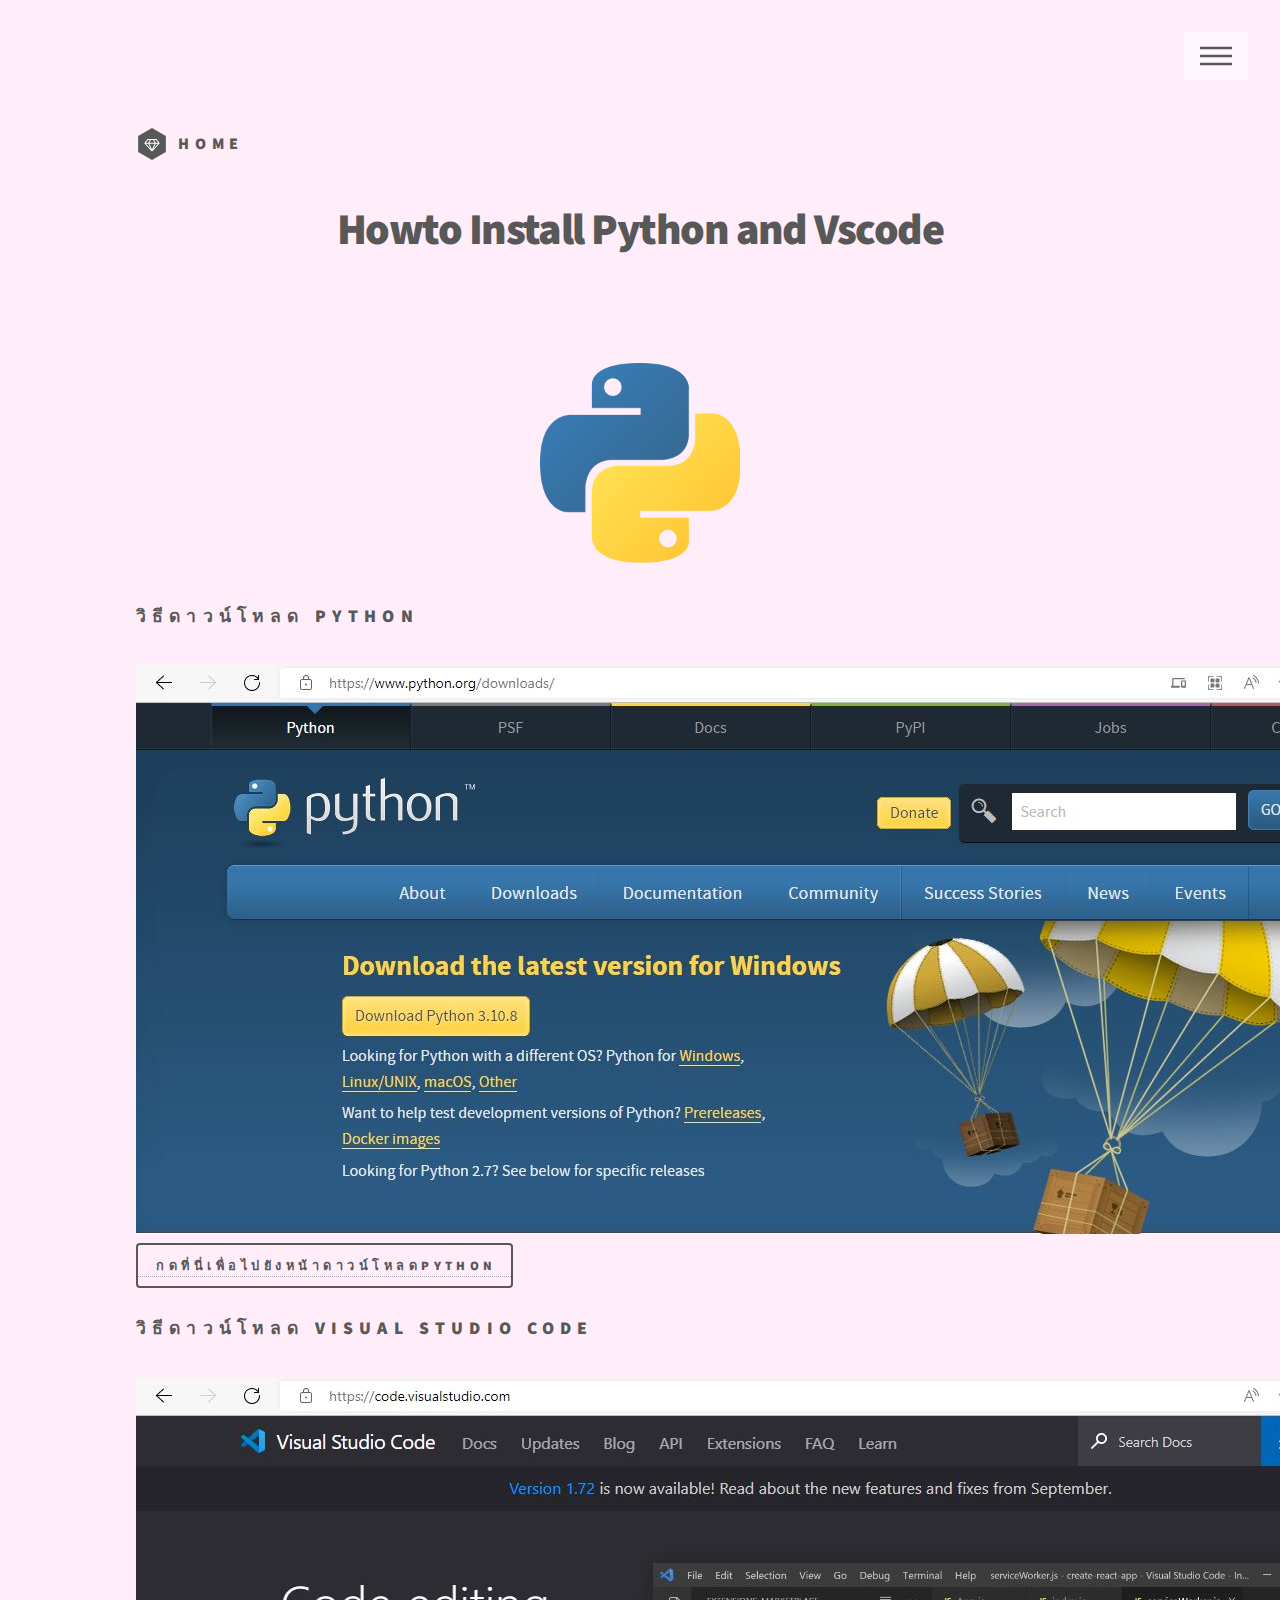
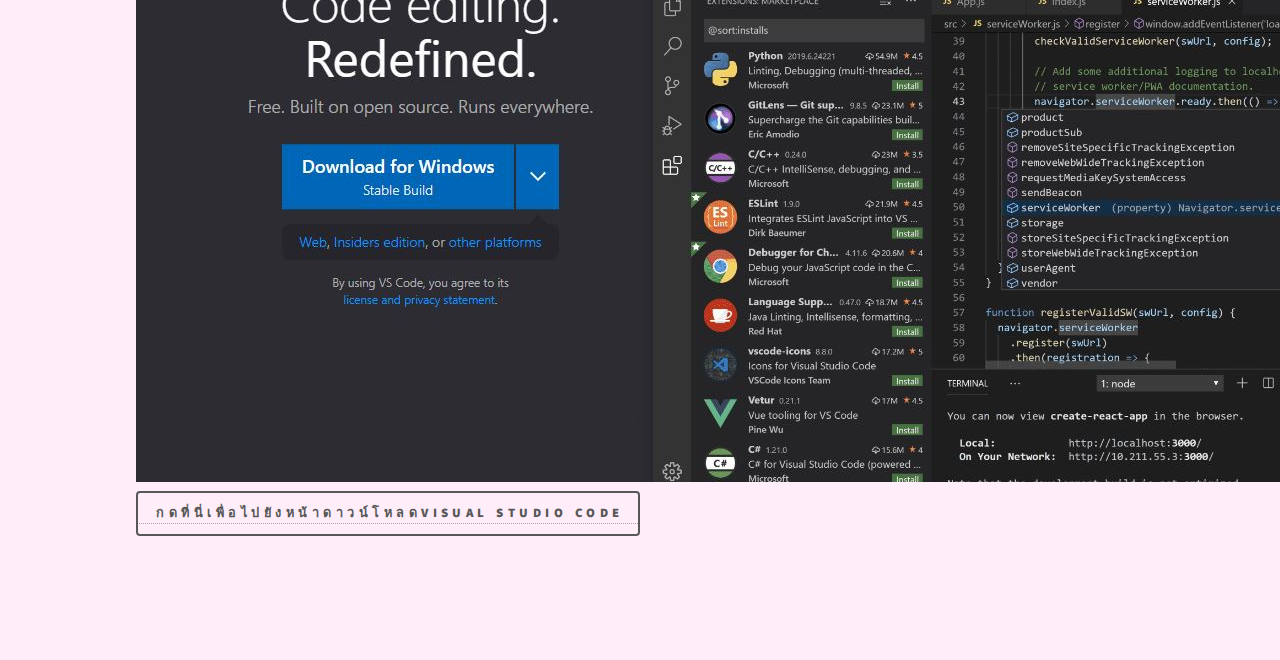
==== downloadpython.html @ 01b55016 "update" ====
<!DOCTYPE HTML>
<!--
	Phantom by HTML5 UP
	html5up.net | @ajlkn
	Free for personal and commercial use under the CCA 3.0 license (html5up.net/license)
-->
<html>
	<head>
		<title>วิธีดาวน์โหลด Python</title>
		<meta charset="utf-8" />
		<meta name="viewport" content="width=device-width, initial-scale=1, user-scalable=no" />
		<link rel="stylesheet" href="assets/css/main.css" />
		<noscript><link rel="stylesheet" href="assets/css/noscript.css" /></noscript>
        <link rel="stylesheet" href="assets/css/bg.css">
	</head>
	<body class="is-preload">
		<!-- Wrapper -->
			<div id="wrapper">

				<!-- Header -->
					<header id="header">
						<div class="inner">

							<!-- Logo -->
								<a href="index.html" class="logo">
									<span class="symbol"><img src="images/logo.svg" alt="" /></span><span class="title">Home</span>
								</a>

							<!-- Nav -->
								<nav>
									<ul>
										<li><a href="#menu">Menu</a></li>
									</ul>
								</nav>

						</div>
					</header>

				<!-- Menu -->
					<nav id="menu">
						<h2>Menu</h2>
						<ul>
							<li><a href="index.html">Home</a></li>
							<li><a href="generic.html">Ipsum veroeros</a></li>
							<li><a href="generic.html">Tempus etiam</a></li>
							<li><a href="generic.html">Consequat dolor</a></li>
							<li><a href="elements.html">Elements</a></li>
						</ul>
					</nav>

				<!-- Main -->
					<div id="main">
						<div class="inner">
							
							

							<!-- Text -->
								<section>
									<h1><center><b>Howto Install Python and Vscode</b></center></h1>
									<p><br><center><img src="images/pngwing.com.png" width="200" height="200" ></center>  </p>
									<h2>วิธีดาวน์โหลด Python</h2>
                                    <img src="images/Capture.JPG" alt="How to Install Python">
									<a href="https://www.python.org/downloads/" ><input type="submit" value="กดที่นี่เพื่อไปยังหน้าดาวน์โหลดPython"></a><br><br>
									<h2>วิธีดาวน์โหลด Visual Studio Code</h2>
                                    <img src="images/Capture2.JPG" alt="How to Install VSCode">
                                    <a href="https://code.visualstudio.com/" ><input type="submit" value="กดที่นี่เพื่อไปยังหน้าดาวน์โหลดVisual Studio Code"></a><br><br>
                                    
                                    


	</body>
</html>
---- assets/css/main.css ----
@import url(fontawesome-all.min.css);
@import url("https://fonts.googleapis.com/css?family=Source+Sans+Pro:300,700,900");

/*
	Phantom by HTML5 UP
	html5up.net | @ajlkn
	Free for personal and commercial use under the CCA 3.0 license (html5up.net/license)
*/

html, body, div, span, applet, object,
iframe, h1, h2, h3, h4, h5, h6, p, blockquote,
pre, a, abbr, acronym, address, big, cite,
code, del, dfn, em, img, ins, kbd, q, s, samp,
small, strike, strong, sub, sup, tt, var, b,
u, i, center, dl, dt, dd, ol, ul, li, fieldset,
form, label, legend, table, caption, tbody,
tfoot, thead, tr, th, td, article, aside,
canvas, details, embed, figure, figcaption,
footer, header, hgroup, menu, nav, output, ruby,
section, summary, time, mark, audio, video {
	margin: 0;
	padding: 0;
	border: 0;
	font-size: 100%;
	font: inherit;
	vertical-align: baseline;}

article, aside, details, figcaption, figure,
footer, header, hgroup, menu, nav, section {
	display: block;}

body {
	line-height: 1;
}

ol, ul {
	list-style: none;
}

blockquote, q {
	quotes: none;
}

	blockquote:before, blockquote:after, q:before, q:after {
		content: '';
		content: none;
	}

table {
	border-collapse: collapse;
	border-spacing: 0;
}

body {
	-webkit-text-size-adjust: none;
}

mark {
	background-color: transparent;
	color: inherit;
}

input::-moz-focus-inner {
	border: 0;
	padding: 0;
}

input, select, textarea {
	-moz-appearance: none;
	-webkit-appearance: none;
	-ms-appearance: none;
	appearance: none;
}

/* Basic */

	@-ms-viewport {
		width: device-width;
	}

	body {
		-ms-overflow-style: scrollbar;
	}

	@media screen and (max-width: 480px) {

		html, body {
			min-width: 320px;
		}

	}

	html {
		box-sizing: border-box;
	}

	*, *:before, *:after {
		box-sizing: inherit;
	}

	body {
		background: #ffffff;
	}

		body.is-preload *, body.is-preload *:before, body.is-preload *:after {
			-moz-animation: none !important;
			-webkit-animation: none !important;
			-ms-animation: none !important;
			animation: none !important;
			-moz-transition: none !important;
			-webkit-transition: none !important;
			-ms-transition: none !important;
			transition: none !important;
		}

/* Type */

	body, input, select, textarea {
		color: #585858;
		font-family: "Source Sans Pro", Helvetica, sans-serif;
		font-size: 16pt;
		font-weight: 300;
		line-height: 1.75;
	}

		@media screen and (max-width: 1680px) {

			body, input, select, textarea {
				font-size: 14pt;
			}

		}

		@media screen and (max-width: 1280px) {

			body, input, select, textarea {
				font-size: 12pt;
			}

		}

	a {
		-moz-transition: border-bottom-color 0.2s ease, color 0.2s ease;
		-webkit-transition: border-bottom-color 0.2s ease, color 0.2s ease;
		-ms-transition: border-bottom-color 0.2s ease, color 0.2s ease;
		transition: border-bottom-color 0.2s ease, color 0.2s ease;
		text-decoration: none;
		color: #585858;
		border-bottom: dotted 1px rgba(88, 88, 88, 0.5);
	}

		a:hover {
			border-bottom-color: transparent;
			color: #f2849e !important;
		}

	strong, b {
		font-weight: 900;
	}

	em, i {
		font-style: italic;
	}

	p {
		margin: 0 0 2em 0;
	}

	h1 {
		font-size: 2.75em;
		font-weight: 700;
		line-height: 1.3;
		margin: 0 0 1em 0;
		letter-spacing: -0.035em;
	}

		h1 a {
			color: inherit;
		}

		@media screen and (max-width: 736px) {

			h1 {
				font-size: 2em;
				margin: 0 0 1em 0;
			}

		}

		@media screen and (max-width: 360px) {

			h1 {
				font-size: 1.75em;
			}

		}

	h2, h3, h4, h5, h6 {
		font-weight: 900;
		line-height: 1.5;
		margin: 0 0 2em 0;
		text-transform: uppercase;
		letter-spacing: 0.35em;
	}

		h2 a, h3 a, h4 a, h5 a, h6 a {
			color: inherit;
		}

	h2 {
		font-size: 1.1em;
	}

	h3 {
		font-size: 1em;
	}

	h4 {
		font-size: 0.8em;
	}

	h5 {
		font-size: 0.8em;
	}

	h6 {
		font-size: 0.8em;
	}

	@media screen and (max-width: 980px) {

		h1 br, h2 br, h3 br, h4 br, h5 br, h6 br {
			display: none;
		}

	}

	@media screen and (max-width: 736px) {

		h2 {
			font-size: 1em;
		}

		h3 {
			font-size: 0.8em;
		}

	}

	sub {
		font-size: 0.8em;
		position: relative;
		top: 0.5em;
	}

	sup {
		font-size: 0.8em;
		position: relative;
		top: -0.5em;
	}

	blockquote {
		border-left: solid 4px #c9c9c9;
		font-style: italic;
		margin: 0 0 2em 0;
		padding: 0.5em 0 0.5em 2em;
	}

	code {
		background: rgba(144, 144, 144, 0.075);
		border-radius: 4px;
		border: solid 1px #c9c9c9;
		font-family: "Courier New", monospace;
		font-size: 0.9em;
		margin: 0 0.25em;
		padding: 0.25em 0.65em;
	}

	pre {
		-webkit-overflow-scrolling: touch;
		font-family: "Courier New", monospace;
		font-size: 0.9em;
		margin: 0 0 2em 0;
	}

		pre code {
			display: block;
			line-height: 1.75;
			padding: 1em 1.5em;
			overflow-x: auto;
		}

	hr {
		border: 0;
		border-bottom: solid 1px #c9c9c9;
		margin: 2em 0;
	}

		hr.major {
			margin: 3em 0;
		}

	.align-left {
		text-align: left;
	}

	.align-center {
		text-align: center;
	}

	.align-right {
		text-align: right;
	}

/* Row */

	.row {
		display: flex;
		flex-wrap: wrap;
		box-sizing: border-box;
		align-items: stretch;
	}

		.row > * {
			box-sizing: border-box;
		}

		.row.gtr-uniform > * > :last-child {
			margin-bottom: 0;
		}

		.row.aln-left {
			justify-content: flex-start;
		}

		.row.aln-center {
			justify-content: center;
		}

		.row.aln-right {
			justify-content: flex-end;
		}

		.row.aln-top {
			align-items: flex-start;
		}

		.row.aln-middle {
			align-items: center;
		}

		.row.aln-bottom {
			align-items: flex-end;
		}

		.row > .imp {
			order: -1;
		}

		.row > .col-1 {
			width: 8.33333%;
		}

		.row > .off-1 {
			margin-left: 8.33333%;
		}

		.row > .col-2 {
			width: 16.66667%;
		}

		.row > .off-2 {
			margin-left: 16.66667%;
		}

		.row > .col-3 {
			width: 25%;
		}

		.row > .off-3 {
			margin-left: 25%;
		}

		.row > .col-4 {
			width: 33.33333%;
		}

		.row > .off-4 {
			margin-left: 33.33333%;
		}

		.row > .col-5 {
			width: 41.66667%;
		}

		.row > .off-5 {
			margin-left: 41.66667%;
		}

		.row > .col-6 {
			width: 50%;
		}

		.row > .off-6 {
			margin-left: 50%;
		}

		.row > .col-7 {
			width: 58.33333%;
		}

		.row > .off-7 {
			margin-left: 58.33333%;
		}

		.row > .col-8 {
			width: 66.66667%;
		}

		.row > .off-8 {
			margin-left: 66.66667%;
		}

		.row > .col-9 {
			width: 75%;
		}

		.row > .off-9 {
			margin-left: 75%;
		}

		.row > .col-10 {
			width: 83.33333%;
		}

		.row > .off-10 {
			margin-left: 83.33333%;
		}

		.row > .col-11 {
			width: 91.66667%;
		}

		.row > .off-11 {
			margin-left: 91.66667%;
		}

		.row > .col-12 {
			width: 100%;
		}

		.row > .off-12 {
			margin-left: 100%;
		}

		.row.gtr-0 {
			margin-top: 0;
			margin-left: 0em;
		}

			.row.gtr-0 > * {
				padding: 0 0 0 0em;
			}

			.row.gtr-0.gtr-uniform {
				margin-top: 0em;
			}

				.row.gtr-0.gtr-uniform > * {
					padding-top: 0em;
				}

		.row.gtr-25 {
			margin-top: 0;
			margin-left: -0.5em;
		}

			.row.gtr-25 > * {
				padding: 0 0 0 0.5em;
			}

			.row.gtr-25.gtr-uniform {
				margin-top: -0.5em;
			}

				.row.gtr-25.gtr-uniform > * {
					padding-top: 0.5em;
				}

		.row.gtr-50 {
			margin-top: 0;
			margin-left: -1em;
		}

			.row.gtr-50 > * {
				padding: 0 0 0 1em;
			}

			.row.gtr-50.gtr-uniform {
				margin-top: -1em;
			}

				.row.gtr-50.gtr-uniform > * {
					padding-top: 1em;
				}

		.row {
			margin-top: 0;
			margin-left: -2em;
		}

			.row > * {
				padding: 0 0 0 2em;
			}

			.row.gtr-uniform {
				margin-top: -2em;
			}

				.row.gtr-uniform > * {
					padding-top: 2em;
				}

		.row.gtr-150 {
			margin-top: 0;
			margin-left: -3em;
		}

			.row.gtr-150 > * {
				padding: 0 0 0 3em;
			}

			.row.gtr-150.gtr-uniform {
				margin-top: -3em;
			}

				.row.gtr-150.gtr-uniform > * {
					padding-top: 3em;
				}

		.row.gtr-200 {
			margin-top: 0;
			margin-left: -4em;
		}

			.row.gtr-200 > * {
				padding: 0 0 0 4em;
			}

			.row.gtr-200.gtr-uniform {
				margin-top: -4em;
			}

				.row.gtr-200.gtr-uniform > * {
					padding-top: 4em;
				}

		@media screen and (max-width: 1680px) {

			.row {
				display: flex;
				flex-wrap: wrap;
				box-sizing: border-box;
				align-items: stretch;
			}

				.row > * {
					box-sizing: border-box;
				}

				.row.gtr-uniform > * > :last-child {
					margin-bottom: 0;
				}

				.row.aln-left {
					justify-content: flex-start;
				}

				.row.aln-center {
					justify-content: center;
				}

				.row.aln-right {
					justify-content: flex-end;
				}

				.row.aln-top {
					align-items: flex-start;
				}

				.row.aln-middle {
					align-items: center;
				}

				.row.aln-bottom {
					align-items: flex-end;
				}

				.row > .imp-xlarge {
					order: -1;
				}

				.row > .col-1-xlarge {
					width: 8.33333%;
				}

				.row > .off-1-xlarge {
					margin-left: 8.33333%;
				}

				.row > .col-2-xlarge {
					width: 16.66667%;
				}

				.row > .off-2-xlarge {
					margin-left: 16.66667%;
				}

				.row > .col-3-xlarge {
					width: 25%;
				}

				.row > .off-3-xlarge {
					margin-left: 25%;
				}

				.row > .col-4-xlarge {
					width: 33.33333%;
				}

				.row > .off-4-xlarge {
					margin-left: 33.33333%;
				}

				.row > .col-5-xlarge {
					width: 41.66667%;
				}

				.row > .off-5-xlarge {
					margin-left: 41.66667%;
				}

				.row > .col-6-xlarge {
					width: 50%;
				}

				.row > .off-6-xlarge {
					margin-left: 50%;
				}

				.row > .col-7-xlarge {
					width: 58.33333%;
				}

				.row > .off-7-xlarge {
					margin-left: 58.33333%;
				}

				.row > .col-8-xlarge {
					width: 66.66667%;
				}

				.row > .off-8-xlarge {
					margin-left: 66.66667%;
				}

				.row > .col-9-xlarge {
					width: 75%;
				}

				.row > .off-9-xlarge {
					margin-left: 75%;
				}

				.row > .col-10-xlarge {
					width: 83.33333%;
				}

				.row > .off-10-xlarge {
					margin-left: 83.33333%;
				}

				.row > .col-11-xlarge {
					width: 91.66667%;
				}

				.row > .off-11-xlarge {
					margin-left: 91.66667%;
				}

				.row > .col-12-xlarge {
					width: 100%;
				}

				.row > .off-12-xlarge {
					margin-left: 100%;
				}

				.row.gtr-0 {
					margin-top: 0;
					margin-left: 0em;
				}

					.row.gtr-0 > * {
						padding: 0 0 0 0em;
					}

					.row.gtr-0.gtr-uniform {
						margin-top: 0em;
					}

						.row.gtr-0.gtr-uniform > * {
							padding-top: 0em;
						}

				.row.gtr-25 {
					margin-top: 0;
					margin-left: -0.5em;
				}

					.row.gtr-25 > * {
						padding: 0 0 0 0.5em;
					}

					.row.gtr-25.gtr-uniform {
						margin-top: -0.5em;
					}

						.row.gtr-25.gtr-uniform > * {
							padding-top: 0.5em;
						}

				.row.gtr-50 {
					margin-top: 0;
					margin-left: -1em;
				}

					.row.gtr-50 > * {
						padding: 0 0 0 1em;
					}

					.row.gtr-50.gtr-uniform {
						margin-top: -1em;
					}

						.row.gtr-50.gtr-uniform > * {
							padding-top: 1em;
						}

				.row {
					margin-top: 0;
					margin-left: -2em;
				}

					.row > * {
						padding: 0 0 0 2em;
					}

					.row.gtr-uniform {
						margin-top: -2em;
					}

						.row.gtr-uniform > * {
							padding-top: 2em;
						}

				.row.gtr-150 {
					margin-top: 0;
					margin-left: -3em;
				}

					.row.gtr-150 > * {
						padding: 0 0 0 3em;
					}

					.row.gtr-150.gtr-uniform {
						margin-top: -3em;
					}

						.row.gtr-150.gtr-uniform > * {
							padding-top: 3em;
						}

				.row.gtr-200 {
					margin-top: 0;
					margin-left: -4em;
				}

					.row.gtr-200 > * {
						padding: 0 0 0 4em;
					}

					.row.gtr-200.gtr-uniform {
						margin-top: -4em;
					}

						.row.gtr-200.gtr-uniform > * {
							padding-top: 4em;
						}

		}

		@media screen and (max-width: 1280px) {

			.row {
				display: flex;
				flex-wrap: wrap;
				box-sizing: border-box;
				align-items: stretch;
			}

				.row > * {
					box-sizing: border-box;
				}

				.row.gtr-uniform > * > :last-child {
					margin-bottom: 0;
				}

				.row.aln-left {
					justify-content: flex-start;
				}

				.row.aln-center {
					justify-content: center;
				}

				.row.aln-right {
					justify-content: flex-end;
				}

				.row.aln-top {
					align-items: flex-start;
				}

				.row.aln-middle {
					align-items: center;
				}

				.row.aln-bottom {
					align-items: flex-end;
				}

				.row > .imp-large {
					order: -1;
				}

				.row > .col-1-large {
					width: 8.33333%;
				}

				.row > .off-1-large {
					margin-left: 8.33333%;
				}

				.row > .col-2-large {
					width: 16.66667%;
				}

				.row > .off-2-large {
					margin-left: 16.66667%;
				}

				.row > .col-3-large {
					width: 25%;
				}

				.row > .off-3-large {
					margin-left: 25%;
				}

				.row > .col-4-large {
					width: 33.33333%;
				}

				.row > .off-4-large {
					margin-left: 33.33333%;
				}

				.row > .col-5-large {
					width: 41.66667%;
				}

				.row > .off-5-large {
					margin-left: 41.66667%;
				}

				.row > .col-6-large {
					width: 50%;
				}

				.row > .off-6-large {
					margin-left: 50%;
				}

				.row > .col-7-large {
					width: 58.33333%;
				}

				.row > .off-7-large {
					margin-left: 58.33333%;
				}

				.row > .col-8-large {
					width: 66.66667%;
				}

				.row > .off-8-large {
					margin-left: 66.66667%;
				}

				.row > .col-9-large {
					width: 75%;
				}

				.row > .off-9-large {
					margin-left: 75%;
				}

				.row > .col-10-large {
					width: 83.33333%;
				}

				.row > .off-10-large {
					margin-left: 83.33333%;
				}

				.row > .col-11-large {
					width: 91.66667%;
				}

				.row > .off-11-large {
					margin-left: 91.66667%;
				}

				.row > .col-12-large {
					width: 100%;
				}

				.row > .off-12-large {
					margin-left: 100%;
				}

				.row.gtr-0 {
					margin-top: 0;
					margin-left: 0em;
				}

					.row.gtr-0 > * {
						padding: 0 0 0 0em;
					}

					.row.gtr-0.gtr-uniform {
						margin-top: 0em;
					}

						.row.gtr-0.gtr-uniform > * {
							padding-top: 0em;
						}

				.row.gtr-25 {
					margin-top: 0;
					margin-left: -0.5em;
				}

					.row.gtr-25 > * {
						padding: 0 0 0 0.5em;
					}

					.row.gtr-25.gtr-uniform {
						margin-top: -0.5em;
					}

						.row.gtr-25.gtr-uniform > * {
							padding-top: 0.5em;
						}

				.row.gtr-50 {
					margin-top: 0;
					margin-left: -1em;
				}

					.row.gtr-50 > * {
						padding: 0 0 0 1em;
					}

					.row.gtr-50.gtr-uniform {
						margin-top: -1em;
					}

						.row.gtr-50.gtr-uniform > * {
							padding-top: 1em;
						}

				.row {
					margin-top: 0;
					margin-left: -2em;
				}

					.row > * {
						padding: 0 0 0 2em;
					}

					.row.gtr-uniform {
						margin-top: -2em;
					}

						.row.gtr-uniform > * {
							padding-top: 2em;
						}

				.row.gtr-150 {
					margin-top: 0;
					margin-left: -3em;
				}

					.row.gtr-150 > * {
						padding: 0 0 0 3em;
					}

					.row.gtr-150.gtr-uniform {
						margin-top: -3em;
					}

						.row.gtr-150.gtr-uniform > * {
							padding-top: 3em;
						}

				.row.gtr-200 {
					margin-top: 0;
					margin-left: -4em;
				}

					.row.gtr-200 > * {
						padding: 0 0 0 4em;
					}

					.row.gtr-200.gtr-uniform {
						margin-top: -4em;
					}

						.row.gtr-200.gtr-uniform > * {
							padding-top: 4em;
						}

		}

		@media screen and (max-width: 980px) {

			.row {
				display: flex;
				flex-wrap: wrap;
				box-sizing: border-box;
				align-items: stretch;
			}

				.row > * {
					box-sizing: border-box;
				}

				.row.gtr-uniform > * > :last-child {
					margin-bottom: 0;
				}

				.row.aln-left {
					justify-content: flex-start;
				}

				.row.aln-center {
					justify-content: center;
				}

				.row.aln-right {
					justify-content: flex-end;
				}

				.row.aln-top {
					align-items: flex-start;
				}

				.row.aln-middle {
					align-items: center;
				}

				.row.aln-bottom {
					align-items: flex-end;
				}

				.row > .imp-medium {
					order: -1;
				}

				.row > .col-1-medium {
					width: 8.33333%;
				}

				.row > .off-1-medium {
					margin-left: 8.33333%;
				}

				.row > .col-2-medium {
					width: 16.66667%;
				}

				.row > .off-2-medium {
					margin-left: 16.66667%;
				}

				.row > .col-3-medium {
					width: 25%;
				}

				.row > .off-3-medium {
					margin-left: 25%;
				}

				.row > .col-4-medium {
					width: 33.33333%;
				}

				.row > .off-4-medium {
					margin-left: 33.33333%;
				}

				.row > .col-5-medium {
					width: 41.66667%;
				}

				.row > .off-5-medium {
					margin-left: 41.66667%;
				}

				.row > .col-6-medium {
					width: 50%;
				}

				.row > .off-6-medium {
					margin-left: 50%;
				}

				.row > .col-7-medium {
					width: 58.33333%;
				}

				.row > .off-7-medium {
					margin-left: 58.33333%;
				}

				.row > .col-8-medium {
					width: 66.66667%;
				}

				.row > .off-8-medium {
					margin-left: 66.66667%;
				}

				.row > .col-9-medium {
					width: 75%;
				}

				.row > .off-9-medium {
					margin-left: 75%;
				}

				.row > .col-10-medium {
					width: 83.33333%;
				}

				.row > .off-10-medium {
					margin-left: 83.33333%;
				}

				.row > .col-11-medium {
					width: 91.66667%;
				}

				.row > .off-11-medium {
					margin-left: 91.66667%;
				}

				.row > .col-12-medium {
					width: 100%;
				}

				.row > .off-12-medium {
					margin-left: 100%;
				}

				.row.gtr-0 {
					margin-top: 0;
					margin-left: 0em;
				}

					.row.gtr-0 > * {
						padding: 0 0 0 0em;
					}

					.row.gtr-0.gtr-uniform {
						margin-top: 0em;
					}

						.row.gtr-0.gtr-uniform > * {
							padding-top: 0em;
						}

				.row.gtr-25 {
					margin-top: 0;
					margin-left: -0.375em;
				}

					.row.gtr-25 > * {
						padding: 0 0 0 0.375em;
					}

					.row.gtr-25.gtr-uniform {
						margin-top: -0.375em;
					}

						.row.gtr-25.gtr-uniform > * {
							padding-top: 0.375em;
						}

				.row.gtr-50 {
					margin-top: 0;
					margin-left: -0.75em;
				}

					.row.gtr-50 > * {
						padding: 0 0 0 0.75em;
					}

					.row.gtr-50.gtr-uniform {
						margin-top: -0.75em;
					}

						.row.gtr-50.gtr-uniform > * {
							padding-top: 0.75em;
						}

				.row {
					margin-top: 0;
					margin-left: -1.5em;
				}

					.row > * {
						padding: 0 0 0 1.5em;
					}

					.row.gtr-uniform {
						margin-top: -1.5em;
					}

						.row.gtr-uniform > * {
							padding-top: 1.5em;
						}

				.row.gtr-150 {
					margin-top: 0;
					margin-left: -2.25em;
				}

					.row.gtr-150 > * {
						padding: 0 0 0 2.25em;
					}

					.row.gtr-150.gtr-uniform {
						margin-top: -2.25em;
					}

						.row.gtr-150.gtr-uniform > * {
							padding-top: 2.25em;
						}

				.row.gtr-200 {
					margin-top: 0;
					margin-left: -3em;
				}

					.row.gtr-200 > * {
						padding: 0 0 0 3em;
					}

					.row.gtr-200.gtr-uniform {
						margin-top: -3em;
					}

						.row.gtr-200.gtr-uniform > * {
							padding-top: 3em;
						}

		}

		@media screen and (max-width: 736px) {

			.row {
				display: flex;
				flex-wrap: wrap;
				box-sizing: border-box;
				align-items: stretch;
			}

				.row > * {
					box-sizing: border-box;
				}

				.row.gtr-uniform > * > :last-child {
					margin-bottom: 0;
				}

				.row.aln-left {
					justify-content: flex-start;
				}

				.row.aln-center {
					justify-content: center;
				}

				.row.aln-right {
					justify-content: flex-end;
				}

				.row.aln-top {
					align-items: flex-start;
				}

				.row.aln-middle {
					align-items: center;
				}

				.row.aln-bottom {
					align-items: flex-end;
				}

				.row > .imp-small {
					order: -1;
				}

				.row > .col-1-small {
					width: 8.33333%;
				}

				.row > .off-1-small {
					margin-left: 8.33333%;
				}

				.row > .col-2-small {
					width: 16.66667%;
				}

				.row > .off-2-small {
					margin-left: 16.66667%;
				}

				.row > .col-3-small {
					width: 25%;
				}

				.row > .off-3-small {
					margin-left: 25%;
				}

				.row > .col-4-small {
					width: 33.33333%;
				}

				.row > .off-4-small {
					margin-left: 33.33333%;
				}

				.row > .col-5-small {
					width: 41.66667%;
				}

				.row > .off-5-small {
					margin-left: 41.66667%;
				}

				.row > .col-6-small {
					width: 50%;
				}

				.row > .off-6-small {
					margin-left: 50%;
				}

				.row > .col-7-small {
					width: 58.33333%;
				}

				.row > .off-7-small {
					margin-left: 58.33333%;
				}

				.row > .col-8-small {
					width: 66.66667%;
				}

				.row > .off-8-small {
					margin-left: 66.66667%;
				}

				.row > .col-9-small {
					width: 75%;
				}

				.row > .off-9-small {
					margin-left: 75%;
				}

				.row > .col-10-small {
					width: 83.33333%;
				}

				.row > .off-10-small {
					margin-left: 83.33333%;
				}

				.row > .col-11-small {
					width: 91.66667%;
				}

				.row > .off-11-small {
					margin-left: 91.66667%;
				}

				.row > .col-12-small {
					width: 100%;
				}

				.row > .off-12-small {
					margin-left: 100%;
				}

				.row.gtr-0 {
					margin-top: 0;
					margin-left: 0em;
				}

					.row.gtr-0 > * {
						padding: 0 0 0 0em;
					}

					.row.gtr-0.gtr-uniform {
						margin-top: 0em;
					}

						.row.gtr-0.gtr-uniform > * {
							padding-top: 0em;
						}

				.row.gtr-25 {
					margin-top: 0;
					margin-left: -0.25em;
				}

					.row.gtr-25 > * {
						padding: 0 0 0 0.25em;
					}

					.row.gtr-25.gtr-uniform {
						margin-top: -0.25em;
					}

						.row.gtr-25.gtr-uniform > * {
							padding-top: 0.25em;
						}

				.row.gtr-50 {
					margin-top: 0;
					margin-left: -0.5em;
				}

					.row.gtr-50 > * {
						padding: 0 0 0 0.5em;
					}

					.row.gtr-50.gtr-uniform {
						margin-top: -0.5em;
					}

						.row.gtr-50.gtr-uniform > * {
							padding-top: 0.5em;
						}

				.row {
					margin-top: 0;
					margin-left: -1em;
				}

					.row > * {
						padding: 0 0 0 1em;
					}

					.row.gtr-uniform {
						margin-top: -1em;
					}

						.row.gtr-uniform > * {
							padding-top: 1em;
						}

				.row.gtr-150 {
					margin-top: 0;
					margin-left: -1.5em;
				}

					.row.gtr-150 > * {
						padding: 0 0 0 1.5em;
					}

					.row.gtr-150.gtr-uniform {
						margin-top: -1.5em;
					}

						.row.gtr-150.gtr-uniform > * {
							padding-top: 1.5em;
						}

				.row.gtr-200 {
					margin-top: 0;
					margin-left: -2em;
				}

					.row.gtr-200 > * {
						padding: 0 0 0 2em;
					}

					.row.gtr-200.gtr-uniform {
						margin-top: -2em;
					}

						.row.gtr-200.gtr-uniform > * {
							padding-top: 2em;
						}

		}

		@media screen and (max-width: 480px) {

			.row {
				display: flex;
				flex-wrap: wrap;
				box-sizing: border-box;
				align-items: stretch;
			}

				.row > * {
					box-sizing: border-box;
				}

				.row.gtr-uniform > * > :last-child {
					margin-bottom: 0;
				}

				.row.aln-left {
					justify-content: flex-start;
				}

				.row.aln-center {
					justify-content: center;
				}

				.row.aln-right {
					justify-content: flex-end;
				}

				.row.aln-top {
					align-items: flex-start;
				}

				.row.aln-middle {
					align-items: center;
				}

				.row.aln-bottom {
					align-items: flex-end;
				}

				.row > .imp-xsmall {
					order: -1;
				}

				.row > .col-1-xsmall {
					width: 8.33333%;
				}

				.row > .off-1-xsmall {
					margin-left: 8.33333%;
				}

				.row > .col-2-xsmall {
					width: 16.66667%;
				}

				.row > .off-2-xsmall {
					margin-left: 16.66667%;
				}

				.row > .col-3-xsmall {
					width: 25%;
				}

				.row > .off-3-xsmall {
					margin-left: 25%;
				}

				.row > .col-4-xsmall {
					width: 33.33333%;
				}

				.row > .off-4-xsmall {
					margin-left: 33.33333%;
				}

				.row > .col-5-xsmall {
					width: 41.66667%;
				}

				.row > .off-5-xsmall {
					margin-left: 41.66667%;
				}

				.row > .col-6-xsmall {
					width: 50%;
				}

				.row > .off-6-xsmall {
					margin-left: 50%;
				}

				.row > .col-7-xsmall {
					width: 58.33333%;
				}

				.row > .off-7-xsmall {
					margin-left: 58.33333%;
				}

				.row > .col-8-xsmall {
					width: 66.66667%;
				}

				.row > .off-8-xsmall {
					margin-left: 66.66667%;
				}

				.row > .col-9-xsmall {
					width: 75%;
				}

				.row > .off-9-xsmall {
					margin-left: 75%;
				}

				.row > .col-10-xsmall {
					width: 83.33333%;
				}

				.row > .off-10-xsmall {
					margin-left: 83.33333%;
				}

				.row > .col-11-xsmall {
					width: 91.66667%;
				}

				.row > .off-11-xsmall {
					margin-left: 91.66667%;
				}

				.row > .col-12-xsmall {
					width: 100%;
				}

				.row > .off-12-xsmall {
					margin-left: 100%;
				}

				.row.gtr-0 {
					margin-top: 0;
					margin-left: 0em;
				}

					.row.gtr-0 > * {
						padding: 0 0 0 0em;
					}

					.row.gtr-0.gtr-uniform {
						margin-top: 0em;
					}

						.row.gtr-0.gtr-uniform > * {
							padding-top: 0em;
						}

				.row.gtr-25 {
					margin-top: 0;
					margin-left: -0.25em;
				}

					.row.gtr-25 > * {
						padding: 0 0 0 0.25em;
					}

					.row.gtr-25.gtr-uniform {
						margin-top: -0.25em;
					}

						.row.gtr-25.gtr-uniform > * {
							padding-top: 0.25em;
						}

				.row.gtr-50 {
					margin-top: 0;
					margin-left: -0.5em;
				}

					.row.gtr-50 > * {
						padding: 0 0 0 0.5em;
					}

					.row.gtr-50.gtr-uniform {
						margin-top: -0.5em;
					}

						.row.gtr-50.gtr-uniform > * {
							padding-top: 0.5em;
						}

				.row {
					margin-top: 0;
					margin-left: -1em;
				}

					.row > * {
						padding: 0 0 0 1em;
					}

					.row.gtr-uniform {
						margin-top: -1em;
					}

						.row.gtr-uniform > * {
							padding-top: 1em;
						}

				.row.gtr-150 {
					margin-top: 0;
					margin-left: -1.5em;
				}

					.row.gtr-150 > * {
						padding: 0 0 0 1.5em;
					}

					.row.gtr-150.gtr-uniform {
						margin-top: -1.5em;
					}

						.row.gtr-150.gtr-uniform > * {
							padding-top: 1.5em;
						}

				.row.gtr-200 {
					margin-top: 0;
					margin-left: -2em;
				}

					.row.gtr-200 > * {
						padding: 0 0 0 2em;
					}

					.row.gtr-200.gtr-uniform {
						margin-top: -2em;
					}

						.row.gtr-200.gtr-uniform > * {
							padding-top: 2em;
						}

		}

/* Section/Article */

	section.special, article.special {
		text-align: center;
	}

	header p {
		margin-top: -1em;
	}

	@media screen and (max-width: 736px) {

		header p {
			margin-top: 0;
		}

	}

/* Icon */

	.icon {
		text-decoration: none;
		border-bottom: none;
		position: relative;
	}

		.icon:before {
			-moz-osx-font-smoothing: grayscale;
			-webkit-font-smoothing: antialiased;
			display: inline-block;
			font-style: normal;
			font-variant: normal;
			text-rendering: auto;
			line-height: 1;
			text-transform: none !important;
			font-family: 'Font Awesome 5 Free';
			font-weight: 400;
		}

		.icon > .label {
			display: none;
		}

		.icon:before {
			line-height: inherit;
		}

		.icon.solid:before {
			font-weight: 900;
		}

		.icon.brands:before {
			font-family: 'Font Awesome 5 Brands';
		}

		.icon.style2 {
			-moz-transition: background-color 0.2s ease-in-out, color 0.2s ease-in-out, border-color 0.2s ease-in-out;
			-webkit-transition: background-color 0.2s ease-in-out, color 0.2s ease-in-out, border-color 0.2s ease-in-out;
			-ms-transition: background-color 0.2s ease-in-out, color 0.2s ease-in-out, border-color 0.2s ease-in-out;
			transition: background-color 0.2s ease-in-out, color 0.2s ease-in-out, border-color 0.2s ease-in-out;
			background-color: transparent;
			border: solid 1px #c9c9c9;
			border-radius: 4px;
			width: 2.65em;
			height: 2.65em;
			display: inline-block;
			text-align: center;
			line-height: 2.65em;
			color: inherit;
		}

			.icon.style2:before {
				font-size: 1.1em;
			}

			.icon.style2:hover {
				color: #f2849e;
				border-color: #f2849e;
			}

			.icon.style2:active {
				background-color: rgba(242, 132, 158, 0.1);
			}

/* List */

	ol {
		list-style: decimal;
		margin: 0 0 2em 0;
		padding-left: 1.25em;
	}

		ol li {
			padding-left: 0.25em;
		}

	ul {
		list-style: disc;
		margin: 0 0 2em 0;
		padding-left: 1em;
	}

		ul li {
			padding-left: 0.5em;
		}

		ul.alt {
			list-style: none;
			padding-left: 0;
		}

			ul.alt li {
				border-top: solid 1px #c9c9c9;
				padding: 0.5em 0;
			}

				ul.alt li:first-child {
					border-top: 0;
					padding-top: 0;
				}

	dl {
		margin: 0 0 2em 0;
	}

		dl dt {
			display: block;
			font-weight: 900;
			margin: 0 0 1em 0;
		}

		dl dd {
			margin-left: 2em;
		}

/* Actions */

	ul.actions {
		display: -moz-flex;
		display: -webkit-flex;
		display: -ms-flex;
		display: flex;
		cursor: default;
		list-style: none;
		margin-left: -1em;
		padding-left: 0;
	}

		ul.actions li {
			padding: 0 0 0 1em;
			vertical-align: middle;
		}

		ul.actions.special {
			-moz-justify-content: center;
			-webkit-justify-content: center;
			-ms-justify-content: center;
			justify-content: center;
			width: 100%;
			margin-left: 0;
		}

			ul.actions.special li:first-child {
				padding-left: 0;
			}

		ul.actions.stacked {
			-moz-flex-direction: column;
			-webkit-flex-direction: column;
			-ms-flex-direction: column;
			flex-direction: column;
			margin-left: 0;
		}

			ul.actions.stacked li {
				padding: 1.3em 0 0 0;
			}

				ul.actions.stacked li:first-child {
					padding-top: 0;
				}

		ul.actions.fit {
			width: calc(100% + 1em);
		}

			ul.actions.fit li {
				-moz-flex-grow: 1;
				-webkit-flex-grow: 1;
				-ms-flex-grow: 1;
				flex-grow: 1;
				-moz-flex-shrink: 1;
				-webkit-flex-shrink: 1;
				-ms-flex-shrink: 1;
				flex-shrink: 1;
				width: 100%;
			}

				ul.actions.fit li > * {
					width: 100%;
				}

			ul.actions.fit.stacked {
				width: 100%;
			}

		@media screen and (max-width: 480px) {

			ul.actions:not(.fixed) {
				-moz-flex-direction: column;
				-webkit-flex-direction: column;
				-ms-flex-direction: column;
				flex-direction: column;
				margin-left: 0;
				width: 100% !important;
			}

				ul.actions:not(.fixed) li {
					-moz-flex-grow: 1;
					-webkit-flex-grow: 1;
					-ms-flex-grow: 1;
					flex-grow: 1;
					-moz-flex-shrink: 1;
					-webkit-flex-shrink: 1;
					-ms-flex-shrink: 1;
					flex-shrink: 1;
					padding: 1em 0 0 0;
					text-align: center;
					width: 100%;
				}

					ul.actions:not(.fixed) li > * {
						width: 100%;
					}

					ul.actions:not(.fixed) li:first-child {
						padding-top: 0;
					}

					ul.actions:not(.fixed) li input[type="submit"],
					ul.actions:not(.fixed) li input[type="reset"],
					ul.actions:not(.fixed) li input[type="button"],
					ul.actions:not(.fixed) li button,
					ul.actions:not(.fixed) li .button {
						width: 100%;
					}

						ul.actions:not(.fixed) li input[type="submit"].icon:before,
						ul.actions:not(.fixed) li input[type="reset"].icon:before,
						ul.actions:not(.fixed) li input[type="button"].icon:before,
						ul.actions:not(.fixed) li button.icon:before,
						ul.actions:not(.fixed) li .button.icon:before {
							margin-left: -0.5rem;
						}

		}

/* Icons */

	ul.icons {
		cursor: default;
		list-style: none;
		padding-left: 0;
		margin: -1em 0 2em -1em;
	}

		ul.icons li {
			display: inline-block;
			padding: 1em 0 0 1em;
		}

/* Form */

	form {
		margin: 0 0 2em 0;
		overflow-x: hidden;
	}

		form > :last-child {
			margin-bottom: 0;
		}

		form > .fields {
			display: -moz-flex;
			display: -webkit-flex;
			display: -ms-flex;
			display: flex;
			-moz-flex-wrap: wrap;
			-webkit-flex-wrap: wrap;
			-ms-flex-wrap: wrap;
			flex-wrap: wrap;
			width: calc(100% + 3em);
			margin: -1.5em 0 2em -1.5em;
		}

			form > .fields > .field {
				-moz-flex-grow: 0;
				-webkit-flex-grow: 0;
				-ms-flex-grow: 0;
				flex-grow: 0;
				-moz-flex-shrink: 0;
				-webkit-flex-shrink: 0;
				-ms-flex-shrink: 0;
				flex-shrink: 0;
				padding: 1.5em 0 0 1.5em;
				width: calc(100% - 1.5em);
			}

				form > .fields > .field.half {
					width: calc(50% - 0.75em);
				}

				form > .fields > .field.third {
					width: calc(100%/3 - 0.5em);
				}

				form > .fields > .field.quarter {
					width: calc(25% - 0.375em);
				}

		@media screen and (max-width: 480px) {

			form > .fields {
				width: calc(100% + 3em);
				margin: -1.5em 0 2em -1.5em;
			}

				form > .fields > .field {
					padding: 1.5em 0 0 1.5em;
					width: calc(100% - 1.5em);
				}

					form > .fields > .field.half {
						width: calc(100% - 1.5em);
					}

					form > .fields > .field.third {
						width: calc(100% - 1.5em);
					}

					form > .fields > .field.quarter {
						width: calc(100% - 1.5em);
					}

		}

	label {
		display: block;
		font-size: 0.9em;
		font-weight: 900;
		margin: 0 0 1em 0;
	}

	input[type="text"],
	input[type="password"],
	input[type="email"],
	input[type="tel"],
	select,
	textarea {
		-moz-appearance: none;
		-webkit-appearance: none;
		-ms-appearance: none;
		appearance: none;
		background-color: transparent;
		border: none;
		border-radius: 0;
		border-bottom: solid 1px #c9c9c9;
		color: inherit;
		display: block;
		outline: 0;
		padding: 0;
		text-decoration: none;
		width: 100%;
	}

		input[type="text"]:invalid,
		input[type="password"]:invalid,
		input[type="email"]:invalid,
		input[type="tel"]:invalid,
		select:invalid,
		textarea:invalid {
			box-shadow: none;
		}

		input[type="text"]:focus,
		input[type="password"]:focus,
		input[type="email"]:focus,
		input[type="tel"]:focus,
		select:focus,
		textarea:focus {
			border-bottom-color: #f2849e;
			box-shadow: inset 0 -1px 0 0 #f2849e;
		}

	select {
		background-image: url("data:image/svg+xml;charset=utf8,%3Csvg xmlns='http://www.w3.org/2000/svg' width='40' height='40' preserveAspectRatio='none' viewBox='0 0 40 40'%3E%3Cpath d='M9.4,12.3l10.4,10.4l10.4-10.4c0.2-0.2,0.5-0.4,0.9-0.4c0.3,0,0.6,0.1,0.9,0.4l3.3,3.3c0.2,0.2,0.4,0.5,0.4,0.9 c0,0.4-0.1,0.6-0.4,0.9L20.7,31.9c-0.2,0.2-0.5,0.4-0.9,0.4c-0.3,0-0.6-0.1-0.9-0.4L4.3,17.3c-0.2-0.2-0.4-0.5-0.4-0.9 c0-0.4,0.1-0.6,0.4-0.9l3.3-3.3c0.2-0.2,0.5-0.4,0.9-0.4S9.1,12.1,9.4,12.3z' fill='%23c9c9c9' /%3E%3C/svg%3E");
		background-size: 1.25rem;
		background-repeat: no-repeat;
		background-position: calc(100% - 1rem) center;
		height: 3em;
		padding-right: 3em;
		text-overflow: ellipsis;
	}

		select option {
			background: #ffffff;
		}

		select:focus::-ms-value {
			background-color: transparent;
		}

		select::-ms-expand {
			display: none;
		}

	input[type="text"],
	input[type="password"],
	input[type="email"],
	select {
		height: 3em;
	}

	textarea {
		padding: 0;
		min-height: 3.75em;
	}

	input[type="checkbox"],
	input[type="radio"] {
		-moz-appearance: none;
		-webkit-appearance: none;
		-ms-appearance: none;
		appearance: none;
		display: block;
		float: left;
		margin-right: -2em;
		opacity: 0;
		width: 1em;
		z-index: -1;
	}

		input[type="checkbox"] + label,
		input[type="radio"] + label {
			text-decoration: none;
			color: #585858;
			cursor: pointer;
			display: inline-block;
			font-size: 1em;
			font-weight: 300;
			padding-left: 2.55em;
			padding-right: 0.75em;
			position: relative;
		}

			input[type="checkbox"] + label:before,
			input[type="radio"] + label:before {
				-moz-osx-font-smoothing: grayscale;
				-webkit-font-smoothing: antialiased;
				display: inline-block;
				font-style: normal;
				font-variant: normal;
				text-rendering: auto;
				line-height: 1;
				text-transform: none !important;
				font-family: 'Font Awesome 5 Free';
				font-weight: 900;
			}

			input[type="checkbox"] + label:before,
			input[type="radio"] + label:before {
				border-radius: 4px;
				border: solid 1px #c9c9c9;
				content: '';
				display: inline-block;
				font-size: 0.8em;
				height: 2.25em;
				left: 0;
				line-height: 2.25em;
				position: absolute;
				text-align: center;
				top: 0;
				width: 2.25em;
			}

		input[type="checkbox"]:checked + label:before,
		input[type="radio"]:checked + label:before {
			background: #585858;
			border-color: #585858;
			color: #ffffff;
			content: '\f00c';
		}

		input[type="checkbox"]:focus + label:before,
		input[type="radio"]:focus + label:before {
			border-color: #f2849e;
			box-shadow: 0 0 0 1px #f2849e;
		}

	input[type="checkbox"] + label:before {
		border-radius: 4px;
	}

	input[type="radio"] + label:before {
		border-radius: 100%;
	}

/* Box */

	.box {
		border-radius: 4px;
		border: solid 1px #c9c9c9;
		margin-bottom: 2em;
		padding: 1.5em;
	}

		.box > :last-child,
		.box > :last-child > :last-child,
		.box > :last-child > :last-child > :last-child {
			margin-bottom: 0;
		}

		.box.alt {
			border: 0;
			border-radius: 0;
			padding: 0;
		}

/* Image */

	.image {
		border-radius: 4px;
		border: 0;
		display: inline-block;
		position: relative;
	}

		.image img {
			border-radius: 4px;
			display: block;
		}

		.image.left, .image.right {
			max-width: 40%;
		}

			.image.left img, .image.right img {
				width: 100%;
			}

		.image.left {
			float: left;
			padding: 0 1.5em 1em 0;
			top: 0.25em;
		}

		.image.right {
			float: right;
			padding: 0 0 1em 1.5em;
			top: 0.25em;
		}

		.image.fit {
			display: block;
			margin: 0 0 2em 0;
			width: 100%;
		}

			.image.fit img {
				width: 100%;
			}

		.image.main {
			display: block;
			margin: 0 0 3em 0;
			width: 100%;
		}

			.image.main img {
				width: 100%;
			}

			@media screen and (max-width: 736px) {

				.image.main {
					margin: 0 0 2em 0;
				}

			}

/* Table */

	.table-wrapper {
		-webkit-overflow-scrolling: touch;
		overflow-x: auto;
	}

	table {
		margin: 0 0 2em 0;
		width: 100%;
	}

		table tbody tr {
			border: solid 1px #c9c9c9;
			border-left: 0;
			border-right: 0;
		}

			table tbody tr:nth-child(2n + 1) {
				background-color: rgba(144, 144, 144, 0.075);
			}

		table td {
			padding: 0.75em 0.75em;
		}

		table th {
			font-size: 0.9em;
			font-weight: 900;
			padding: 0 0.75em 0.75em 0.75em;
			text-align: left;
		}

		table thead {
			border-bottom: solid 2px #c9c9c9;
		}

		table tfoot {
			border-top: solid 2px #c9c9c9;
		}

		table.alt {
			border-collapse: separate;
		}

			table.alt tbody tr td {
				border: solid 1px #c9c9c9;
				border-left-width: 0;
				border-top-width: 0;
			}

				table.alt tbody tr td:first-child {
					border-left-width: 1px;
				}

			table.alt tbody tr:first-child td {
				border-top-width: 1px;
			}

			table.alt thead {
				border-bottom: 0;
			}

			table.alt tfoot {
				border-top: 0;
			}

/* Button */

	input[type="submit"],
	input[type="reset"],
	input[type="button"],
	button,
	.button {
		-moz-appearance: none;
		-webkit-appearance: none;
		-ms-appearance: none;
		appearance: none;
		-moz-transition: background-color 0.2s ease-in-out, color 0.2s ease-in-out, box-shadow 0.2s ease-in-out;
		-webkit-transition: background-color 0.2s ease-in-out, color 0.2s ease-in-out, box-shadow 0.2s ease-in-out;
		-ms-transition: background-color 0.2s ease-in-out, color 0.2s ease-in-out, box-shadow 0.2s ease-in-out;
		transition: background-color 0.2s ease-in-out, color 0.2s ease-in-out, box-shadow 0.2s ease-in-out;
		background-color: transparent;
		border-radius: 4px;
		border: 0;
		box-shadow: inset 0 0 0 2px #585858;
		color: #585858 !important;
		cursor: pointer;
		display: inline-block;
		font-size: 0.8em;
		font-weight: 900;
		height: 3.5em;
		letter-spacing: 0.35em;
		line-height: 3.45em;
		overflow: hidden;
		padding: 0 1.25em 0 1.6em;
		text-align: center;
		text-decoration: none;
		text-overflow: ellipsis;
		text-transform: uppercase;
		white-space: nowrap;
	}

		input[type="submit"].icon:before,
		input[type="reset"].icon:before,
		input[type="button"].icon:before,
		button.icon:before,
		.button.icon:before {
			margin-right: 0.5em;
		}

		input[type="submit"].fit,
		input[type="reset"].fit,
		input[type="button"].fit,
		button.fit,
		.button.fit {
			width: 100%;
		}

		input[type="submit"]:hover,
		input[type="reset"]:hover,
		input[type="button"]:hover,
		button:hover,
		.button:hover {
			color: #f2849e !important;
			box-shadow: inset 0 0 0 2px #f2849e;
		}

		input[type="submit"]:active,
		input[type="reset"]:active,
		input[type="button"]:active,
		button:active,
		.button:active {
			background-color: rgba(242, 132, 158, 0.1);
		}

		input[type="submit"].small,
		input[type="reset"].small,
		input[type="button"].small,
		button.small,
		.button.small {
			font-size: 0.6em;
		}

		input[type="submit"].large,
		input[type="reset"].large,
		input[type="button"].large,
		button.large,
		.button.large {
			font-size: 1em;
		}

		input[type="submit"].primary,
		input[type="reset"].primary,
		input[type="button"].primary,
		button.primary,
		.button.primary {
			box-shadow: none;
			background-color: #585858;
			color: #ffffff !important;
		}

			input[type="submit"].primary:hover,
			input[type="reset"].primary:hover,
			input[type="button"].primary:hover,
			button.primary:hover,
			.button.primary:hover {
				background-color: #f2849e;
			}

			input[type="submit"].primary:active,
			input[type="reset"].primary:active,
			input[type="button"].primary:active,
			button.primary:active,
			.button.primary:active {
				background-color: #ee5f81;
			}

		input[type="submit"].disabled, input[type="submit"]:disabled,
		input[type="reset"].disabled,
		input[type="reset"]:disabled,
		input[type="button"].disabled,
		input[type="button"]:disabled,
		button.disabled,
		button:disabled,
		.button.disabled,
		.button:disabled {
			pointer-events: none;
			opacity: 0.25;
		}

/* Tiles */

	.tiles {
		display: -moz-flex;
		display: -webkit-flex;
		display: -ms-flex;
		display: flex;
		-moz-flex-wrap: wrap;
		-webkit-flex-wrap: wrap;
		-ms-flex-wrap: wrap;
		flex-wrap: wrap;
		postiion: relative;
		margin: -2.5em 0 0 -2.5em;
	}

		.tiles article {
			-moz-transition: -moz-transform 0.5s ease, opacity 0.5s ease;
			-webkit-transition: -webkit-transform 0.5s ease, opacity 0.5s ease;
			-ms-transition: -ms-transform 0.5s ease, opacity 0.5s ease;
			transition: transform 0.5s ease, opacity 0.5s ease;
			position: relative;
			width: calc(33.33333% - 2.5em);
			margin: 2.5em 0 0 2.5em;
		}

			.tiles article > .image {
				-moz-transition: -moz-transform 0.5s ease;
				-webkit-transition: -webkit-transform 0.5s ease;
				-ms-transition: -ms-transform 0.5s ease;
				transition: transform 0.5s ease;
				position: relative;
				display: block;
				width: 100%;
				border-radius: 4px;
				overflow: hidden;
			}

				.tiles article > .image img {
					display: block;
					width: 100%;
				}

				.tiles article > .image:before {
					pointer-events: none;
					-moz-transition: background-color 0.5s ease, opacity 0.5s ease;
					-webkit-transition: background-color 0.5s ease, opacity 0.5s ease;
					-ms-transition: background-color 0.5s ease, opacity 0.5s ease;
					transition: background-color 0.5s ease, opacity 0.5s ease;
					content: '';
					display: block;
					position: absolute;
					top: 0;
					left: 0;
					width: 100%;
					height: 100%;
					opacity: 1.0;
					z-index: 1;
					opacity: 0.8;
				}

				.tiles article > .image:after {
					pointer-events: none;
					-moz-transition: opacity 0.5s ease;
					-webkit-transition: opacity 0.5s ease;
					-ms-transition: opacity 0.5s ease;
					transition: opacity 0.5s ease;
					content: '';
					display: block;
					position: absolute;
					top: 0;
					left: 0;
					width: 100%;
					height: 100%;
					background-image: url("data:image/svg+xml;charset=utf8,%3Csvg xmlns='http://www.w3.org/2000/svg' width='100' height='100' viewBox='0 0 100 100' preserveAspectRatio='none'%3E%3Cstyle%3Eline %7B stroke-width: 0.25px%3B stroke: %23ffffff%3B %7D%3C/style%3E%3Cline x1='0' y1='0' x2='100' y2='100' /%3E%3Cline x1='100' y1='0' x2='0' y2='100' /%3E%3C/svg%3E");
					background-position: center;
					background-repeat: no-repeat;
					background-size: 100% 100%;
					opacity: 0.25;
					z-index: 2;
				}

			.tiles article > a {
				display: -moz-flex;
				display: -webkit-flex;
				display: -ms-flex;
				display: flex;
				-moz-flex-direction: column;
				-webkit-flex-direction: column;
				-ms-flex-direction: column;
				flex-direction: column;
				-moz-align-items: center;
				-webkit-align-items: center;
				-ms-align-items: center;
				align-items: center;
				-moz-justify-content: center;
				-webkit-justify-content: center;
				-ms-justify-content: center;
				justify-content: center;
				-moz-transition: background-color 0.5s ease, -moz-transform 0.5s ease;
				-webkit-transition: background-color 0.5s ease, -webkit-transform 0.5s ease;
				-ms-transition: background-color 0.5s ease, -ms-transform 0.5s ease;
				transition: background-color 0.5s ease, transform 0.5s ease;
				position: absolute;
				top: 0;
				left: 0;
				width: 100%;
				height: 100%;
				padding: 1em;
				border-radius: 4px;
				border-bottom: 0;
				color: #ffffff;
				text-align: center;
				text-decoration: none;
				z-index: 3;
			}

				.tiles article > a > :last-child {
					margin: 0;
				}

				.tiles article > a:hover {
					color: #ffffff !important;
				}

				.tiles article > a h2 {
					margin: 0;
				}

				.tiles article > a .content {
					-moz-transition: max-height 0.5s ease, opacity 0.5s ease;
					-webkit-transition: max-height 0.5s ease, opacity 0.5s ease;
					-ms-transition: max-height 0.5s ease, opacity 0.5s ease;
					transition: max-height 0.5s ease, opacity 0.5s ease;
					width: 100%;
					max-height: 0;
					line-height: 1.5;
					margin-top: 0.35em;
					opacity: 0;
				}

					.tiles article > a .content > :last-child {
						margin-bottom: 0;
					}

			.tiles article.style1 > .image:before {
				background-color: #f2849e;
			}

			.tiles article.style2 > .image:before {
				background-color: #7ecaf6;
			}

			.tiles article.style3 > .image:before {
				background-color: #7bd0c1;
			}

			.tiles article.style4 > .image:before {
				background-color: #c75b9b;
			}

			.tiles article.style5 > .image:before {
				background-color: #ae85ca;
			}

			.tiles article.style6 > .image:before {
				background-color: #8499e7;
			}

			body:not(.is-touch) .tiles article:hover > .image {
				-moz-transform: scale(1.1);
				-webkit-transform: scale(1.1);
				-ms-transform: scale(1.1);
				transform: scale(1.1);
			}

				body:not(.is-touch) .tiles article:hover > .image:before {
					background-color: #333333;
					opacity: 0.35;
				}

				body:not(.is-touch) .tiles article:hover > .image:after {
					opacity: 0;
				}

			body:not(.is-touch) .tiles article:hover .content {
				max-height: 15em;
				opacity: 1;
			}

		* + .tiles {
			margin-top: 2em;
		}

		body.is-preload .tiles article {
			-moz-transform: scale(0.9);
			-webkit-transform: scale(0.9);
			-ms-transform: scale(0.9);
			transform: scale(0.9);
			opacity: 0;
		}

		body.is-touch .tiles article .content {
			max-height: 15em;
			opacity: 1;
		}

		@media screen and (max-width: 1280px) {

			.tiles {
				margin: -1.25em 0 0 -1.25em;
			}

				.tiles article {
					width: calc(33.33333% - 1.25em);
					margin: 1.25em 0 0 1.25em;
				}

		}

		@media screen and (max-width: 980px) {

			.tiles {
				margin: -2.5em 0 0 -2.5em;
			}

				.tiles article {
					width: calc(50% - 2.5em);
					margin: 2.5em 0 0 2.5em;
				}

		}

		@media screen and (max-width: 736px) {

			.tiles {
				margin: -1.25em 0 0 -1.25em;
			}

				.tiles article {
					width: calc(50% - 1.25em);
					margin: 1.25em 0 0 1.25em;
				}

					.tiles article:hover > .image {
						-moz-transform: scale(1.0);
						-webkit-transform: scale(1.0);
						-ms-transform: scale(1.0);
						transform: scale(1.0);
					}

		}

		@media screen and (max-width: 480px) {

			.tiles {
				margin: 0;
			}

				.tiles article {
					width: 100%;
					margin: 1.25em 0 0 0;
				}

		}

/* Header */

	#header {
		padding: 8em 0 0.1em 0 ;
	}

		#header .logo {
			display: block;
			border-bottom: 0;
			color: inherit;
			font-weight: 900;
			letter-spacing: 0.35em;
			margin: 0 0 2.5em 0;
			text-decoration: none;
			text-transform: uppercase;
			display: inline-block;
		}

			#header .logo > * {
				display: inline-block;
				vertical-align: middle;
			}

			#header .logo .symbol {
				margin-right: 0.65em;
			}

				#header .logo .symbol img {
					display: block;
					width: 2em;
					height: 2em;
				}

		#header nav {
			position: fixed;
			right: 2em;
			top: 2em;
			z-index: 10000;
		}

			#header nav ul {
				display: -moz-flex;
				display: -webkit-flex;
				display: -ms-flex;
				display: flex;
				-moz-align-items: center;
				-webkit-align-items: center;
				-ms-align-items: center;
				align-items: center;
				list-style: none;
				margin: 0;
				padding: 0;
			}

				#header nav ul li {
					display: block;
					padding: 0;
				}

					#header nav ul li a {
						display: block;
						position: relative;
						height: 3em;
						line-height: 3em;
						padding: 0 1.5em;
						background-color: rgba(255, 255, 255, 0.5);
						border-radius: 4px;
						border: 0;
						font-size: 0.8em;
						font-weight: 900;
						letter-spacing: 0.35em;
						text-transform: uppercase;
					}

					#header nav ul li a[href="#menu"] {
						-webkit-tap-highlight-color: transparent;
						width: 4em;
						text-indent: 4em;
						font-size: 1em;
						overflow: hidden;
						padding: 0;
						white-space: nowrap;
					}

						#header nav ul li a[href="#menu"]:before, #header nav ul li a[href="#menu"]:after {
							-moz-transition: opacity 0.2s ease;
							-webkit-transition: opacity 0.2s ease;
							-ms-transition: opacity 0.2s ease;
							transition: opacity 0.2s ease;
							content: '';
							display: block;
							position: absolute;
							top: 0;
							left: 0;
							width: 100%;
							height: 100%;
							background-position: center;
							background-repeat: no-repeat;
							background-size: 2em 2em;
						}

						#header nav ul li a[href="#menu"]:before {
							background-image: url("data:image/svg+xml;charset=utf8,%3Csvg xmlns='http://www.w3.org/2000/svg' width='100' height='100' viewBox='0 0 100 100' preserveAspectRatio='none'%3E%3Cstyle%3Eline %7B stroke-width: 8px%3B stroke: %23f2849e%3B %7D%3C/style%3E%3Cline x1='0' y1='25' x2='100' y2='25' /%3E%3Cline x1='0' y1='50' x2='100' y2='50' /%3E%3Cline x1='0' y1='75' x2='100' y2='75' /%3E%3C/svg%3E");
							opacity: 0;
						}

						#header nav ul li a[href="#menu"]:after {
							background-image: url("data:image/svg+xml;charset=utf8,%3Csvg xmlns='http://www.w3.org/2000/svg' width='100' height='100' viewBox='0 0 100 100' preserveAspectRatio='none'%3E%3Cstyle%3Eline %7B stroke-width: 8px%3B stroke: %23585858%3B %7D%3C/style%3E%3Cline x1='0' y1='25' x2='100' y2='25' /%3E%3Cline x1='0' y1='50' x2='100' y2='50' /%3E%3Cline x1='0' y1='75' x2='100' y2='75' /%3E%3C/svg%3E");
							opacity: 1;
						}

						#header nav ul li a[href="#menu"]:hover:before {
							opacity: 1;
						}

						#header nav ul li a[href="#menu"]:hover:after {
							opacity: 0;
						}

		@media screen and (max-width: 736px) {

			#header {
				padding: 4em 0 0.1em 0 ;
			}

				#header nav {
					right: 0.5em;
					top: 0.5em;
				}

					#header nav ul li a[href="#menu"]:before, #header nav ul li a[href="#menu"]:after {
						background-size: 1.5em 1.5em;
					}

		}

/* Menu */

	#wrapper {
		-moz-transition: opacity 0.45s ease;
		-webkit-transition: opacity 0.45s ease;
		-ms-transition: opacity 0.45s ease;
		transition: opacity 0.45s ease;
		opacity: 1;
	}

	#menu {
		-moz-transform: translateX(22em);
		-webkit-transform: translateX(22em);
		-ms-transform: translateX(22em);
		transform: translateX(22em);
		-moz-transition: -moz-transform 0.45s ease, visibility 0.45s;
		-webkit-transition: -webkit-transform 0.45s ease, visibility 0.45s;
		-ms-transition: -ms-transform 0.45s ease, visibility 0.45s;
		transition: transform 0.45s ease, visibility 0.45s;
		position: fixed;
		top: 0;
		right: 0;
		width: 22em;
		max-width: 80%;
		height: 100%;
		-webkit-overflow-scrolling: touch;
		background: #585858;
		color: #ffffff;
		cursor: default;
		visibility: hidden;
		z-index: 10002;
	}

		#menu > .inner {
			-moz-transition: opacity 0.45s ease;
			-webkit-transition: opacity 0.45s ease;
			-ms-transition: opacity 0.45s ease;
			transition: opacity 0.45s ease;
			-webkit-overflow-scrolling: touch;
			position: absolute;
			top: 0;
			left: 0;
			width: 100%;
			height: 100%;
			padding: 2.75em;
			opacity: 0;
			overflow-y: auto;
		}

			#menu > .inner > ul {
				list-style: none;
				margin: 0 0 1em 0;
				padding: 0;
			}

				#menu > .inner > ul > li {
					padding: 0;
					border-top: solid 1px rgba(255, 255, 255, 0.15);
				}

					#menu > .inner > ul > li a {
						display: block;
						padding: 1em 0;
						line-height: 1.5;
						border: 0;
						color: inherit;
					}

					#menu > .inner > ul > li:first-child {
						border-top: 0;
						margin-top: -1em;
					}

		#menu > .close {
			-moz-transition: opacity 0.45s ease, -moz-transform 0.45s ease;
			-webkit-transition: opacity 0.45s ease, -webkit-transform 0.45s ease;
			-ms-transition: opacity 0.45s ease, -ms-transform 0.45s ease;
			transition: opacity 0.45s ease, transform 0.45s ease;
			-moz-transform: scale(0.25) rotate(180deg);
			-webkit-transform: scale(0.25) rotate(180deg);
			-ms-transform: scale(0.25) rotate(180deg);
			transform: scale(0.25) rotate(180deg);
			-webkit-tap-highlight-color: transparent;
			display: block;
			position: absolute;
			top: 2em;
			left: -6em;
			width: 6em;
			text-indent: 6em;
			height: 3em;
			border: 0;
			font-size: 1em;
			opacity: 0;
			overflow: hidden;
			padding: 0;
			white-space: nowrap;
		}

			#menu > .close:before, #menu > .close:after {
				-moz-transition: opacity 0.2s ease;
				-webkit-transition: opacity 0.2s ease;
				-ms-transition: opacity 0.2s ease;
				transition: opacity 0.2s ease;
				content: '';
				display: block;
				position: absolute;
				top: 0;
				left: 0;
				width: 100%;
				height: 100%;
				background-position: center;
				background-repeat: no-repeat;
				background-size: 2em 2em;
			}

			#menu > .close:before {
				background-image: url("data:image/svg+xml;charset=utf8,%3Csvg xmlns='http://www.w3.org/2000/svg' width='100' height='100' viewBox='0 0 100 100' preserveAspectRatio='none'%3E%3Cstyle%3Eline %7B stroke-width: 8px%3B stroke: %23f2849e%3B %7D%3C/style%3E%3Cline x1='15' y1='15' x2='85' y2='85' /%3E%3Cline x1='85' y1='15' x2='15' y2='85' /%3E%3C/svg%3E");
				opacity: 0;
			}

			#menu > .close:after {
				background-image: url("data:image/svg+xml;charset=utf8,%3Csvg xmlns='http://www.w3.org/2000/svg' width='100' height='100' viewBox='0 0 100 100' preserveAspectRatio='none'%3E%3Cstyle%3Eline %7B stroke-width: 8px%3B stroke: %23585858%3B %7D%3C/style%3E%3Cline x1='15' y1='15' x2='85' y2='85' /%3E%3Cline x1='85' y1='15' x2='15' y2='85' /%3E%3C/svg%3E");
				opacity: 1;
			}

			#menu > .close:hover:before {
				opacity: 1;
			}

			#menu > .close:hover:after {
				opacity: 0;
			}

		@media screen and (max-width: 736px) {

			#menu {
				-moz-transform: translateX(16.5em);
				-webkit-transform: translateX(16.5em);
				-ms-transform: translateX(16.5em);
				transform: translateX(16.5em);
				width: 16.5em;
			}

				#menu > .inner {
					padding: 2.75em 1.5em;
				}

				#menu > .close {
					top: 0.5em;
					left: -4.25em;
					width: 4.25em;
					text-indent: 4.25em;
				}

					#menu > .close:before, #menu > .close:after {
						background-size: 1.5em 1.5em;
					}

		}

	body.is-menu-visible #wrapper {
		pointer-events: none;
		cursor: default;
		opacity: 0.25;
	}

	body.is-menu-visible #menu {
		-moz-transform: translateX(0);
		-webkit-transform: translateX(0);
		-ms-transform: translateX(0);
		transform: translateX(0);
		visibility: visible;
	}

		body.is-menu-visible #menu > * {
			opacity: 1;
		}

		body.is-menu-visible #menu .close {
			-moz-transform: scale(1.0) rotate(0deg);
			-webkit-transform: scale(1.0) rotate(0deg);
			-ms-transform: scale(1.0) rotate(0deg);
			transform: scale(1.0) rotate(0deg);
			opacity: 1;
		}

/* Main */

	#main {
		padding: 0em 0 6em 0 ;
	}

		@media screen and (max-width: 736px) {

			#main {
				padding: 0em 0 4em 0 ;
			}

		}

/* Footer */

	#footer {
		padding: 5em 0 6em 0 ;
		background-color: #f6f6f6;
	}

		#footer > .inner {
			display: -moz-flex;
			display: -webkit-flex;
			display: -ms-flex;
			display: flex;
			-moz-flex-wrap: wrap;
			-webkit-flex-wrap: wrap;
			-ms-flex-wrap: wrap;
			flex-wrap: wrap;
			-moz-flex-direction: row;
			-webkit-flex-direction: row;
			-ms-flex-direction: row;
			flex-direction: row;
		}

			#footer > .inner > * > :last-child {
				margin-bottom: 0;
			}

			#footer > .inner section:nth-child(1) {
				width: calc(66% - 2.5em);
				margin-right: 2.5em;
			}

			#footer > .inner section:nth-child(2) {
				width: calc(33% - 2.5em);
				margin-left: 2.5em;
			}

			#footer > .inner .copyright {
				width: 100%;
				padding: 0;
				margin-top: 5em;
				list-style: none;
				font-size: 0.8em;
				color: rgba(88, 88, 88, 0.5);
			}

				#footer > .inner .copyright a {
					color: inherit;
				}

				#footer > .inner .copyright li {
					display: inline-block;
					border-left: solid 1px rgba(88, 88, 88, 0.15);
					line-height: 1;
					padding: 0 0 0 1em;
					margin: 0 0 0 1em;
				}

					#footer > .inner .copyright li:first-child {
						border-left: 0;
						padding-left: 0;
						margin-left: 0;
					}

		@media screen and (max-width: 1280px) {

			#footer {
				padding: 5em 0 3em 0 ;
			}

				#footer > .inner section:nth-child(1) {
					width: calc(66% - 1.25em);
					margin-right: 1.25em;
				}

				#footer > .inner section:nth-child(2) {
					width: calc(33% - 1.25em);
					margin-left: 1.25em;
				}

		}

		@media screen and (max-width: 980px) {

			#footer > .inner section:nth-child(1) {
				width: 66%;
				margin-right: 0;
			}

			#footer > .inner section:nth-child(2) {
				width: calc(33% - 2.5em);
				margin-left: 2.5em;
			}

		}

		@media screen and (max-width: 736px) {

			#footer {
				padding: 3em 0 1em 0 ;
			}

				#footer > .inner {
					-moz-flex-direction: column;
					-webkit-flex-direction: column;
					-ms-flex-direction: column;
					flex-direction: column;
				}

					#footer > .inner section:nth-child(1) {
						width: 100%;
						margin-right: 0;
						margin: 3em 0 0 0;
					}

					#footer > .inner section:nth-child(2) {
						-moz-order: -1;
						-webkit-order: -1;
						-ms-order: -1;
						order: -1;
						width: 100%;
						margin-left: 0;
					}

					#footer > .inner .copyright {
						margin-top: 3em;
					}

		}

		@media screen and (max-width: 480px) {

			#footer > .inner .copyright {
				margin-top: 3em;
			}

				#footer > .inner .copyright li {
					border-left: 0;
					padding-left: 0;
					margin: 0.75em 0 0 0;
					display: block;
					line-height: inherit;
				}

					#footer > .inner .copyright li:first-child {
						margin-top: 0;
					}

		}

/* Wrapper */

	#wrapper > * > .inner {
		width: 100%;
		max-width: 68em;
		margin: 0 auto;
		padding: 0 2.5em;
	}

		@media screen and (max-width: 736px) {

			#wrapper > * > .inner {
				padding: 0 1.25em;
			}

		}
---- assets/css/noscript.css ----
/*
	Phantom by HTML5 UP
	html5up.net | @ajlkn
	Free for personal and commercial use under the CCA 3.0 license (html5up.net/license)
*/

/* Tiles */

	body.is-preload .tiles article {
		-moz-transform: none;
		-webkit-transform: none;
		-ms-transform: none;
		transform: none;
		opacity: 1;
	}
---- assets/css/bg.css ----
body {
    background-color: rgb(255, 238, 250);
  }
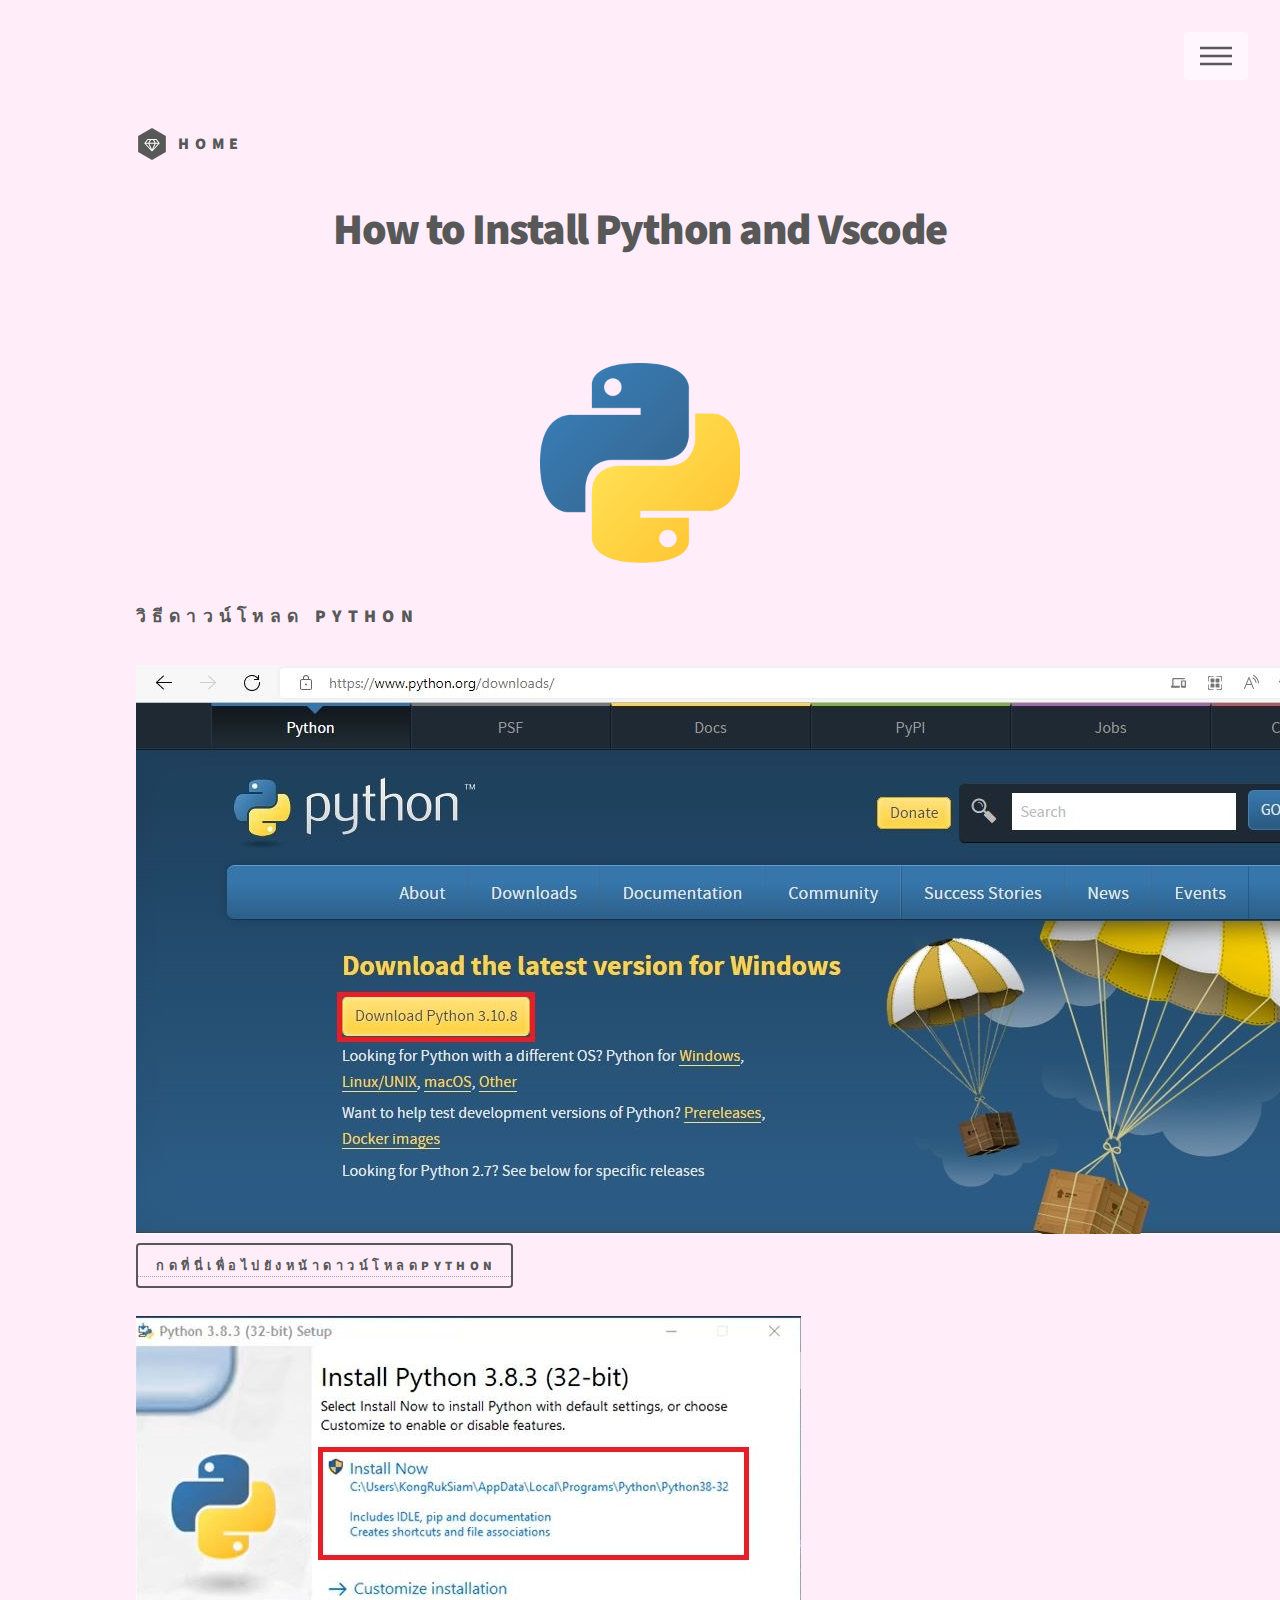
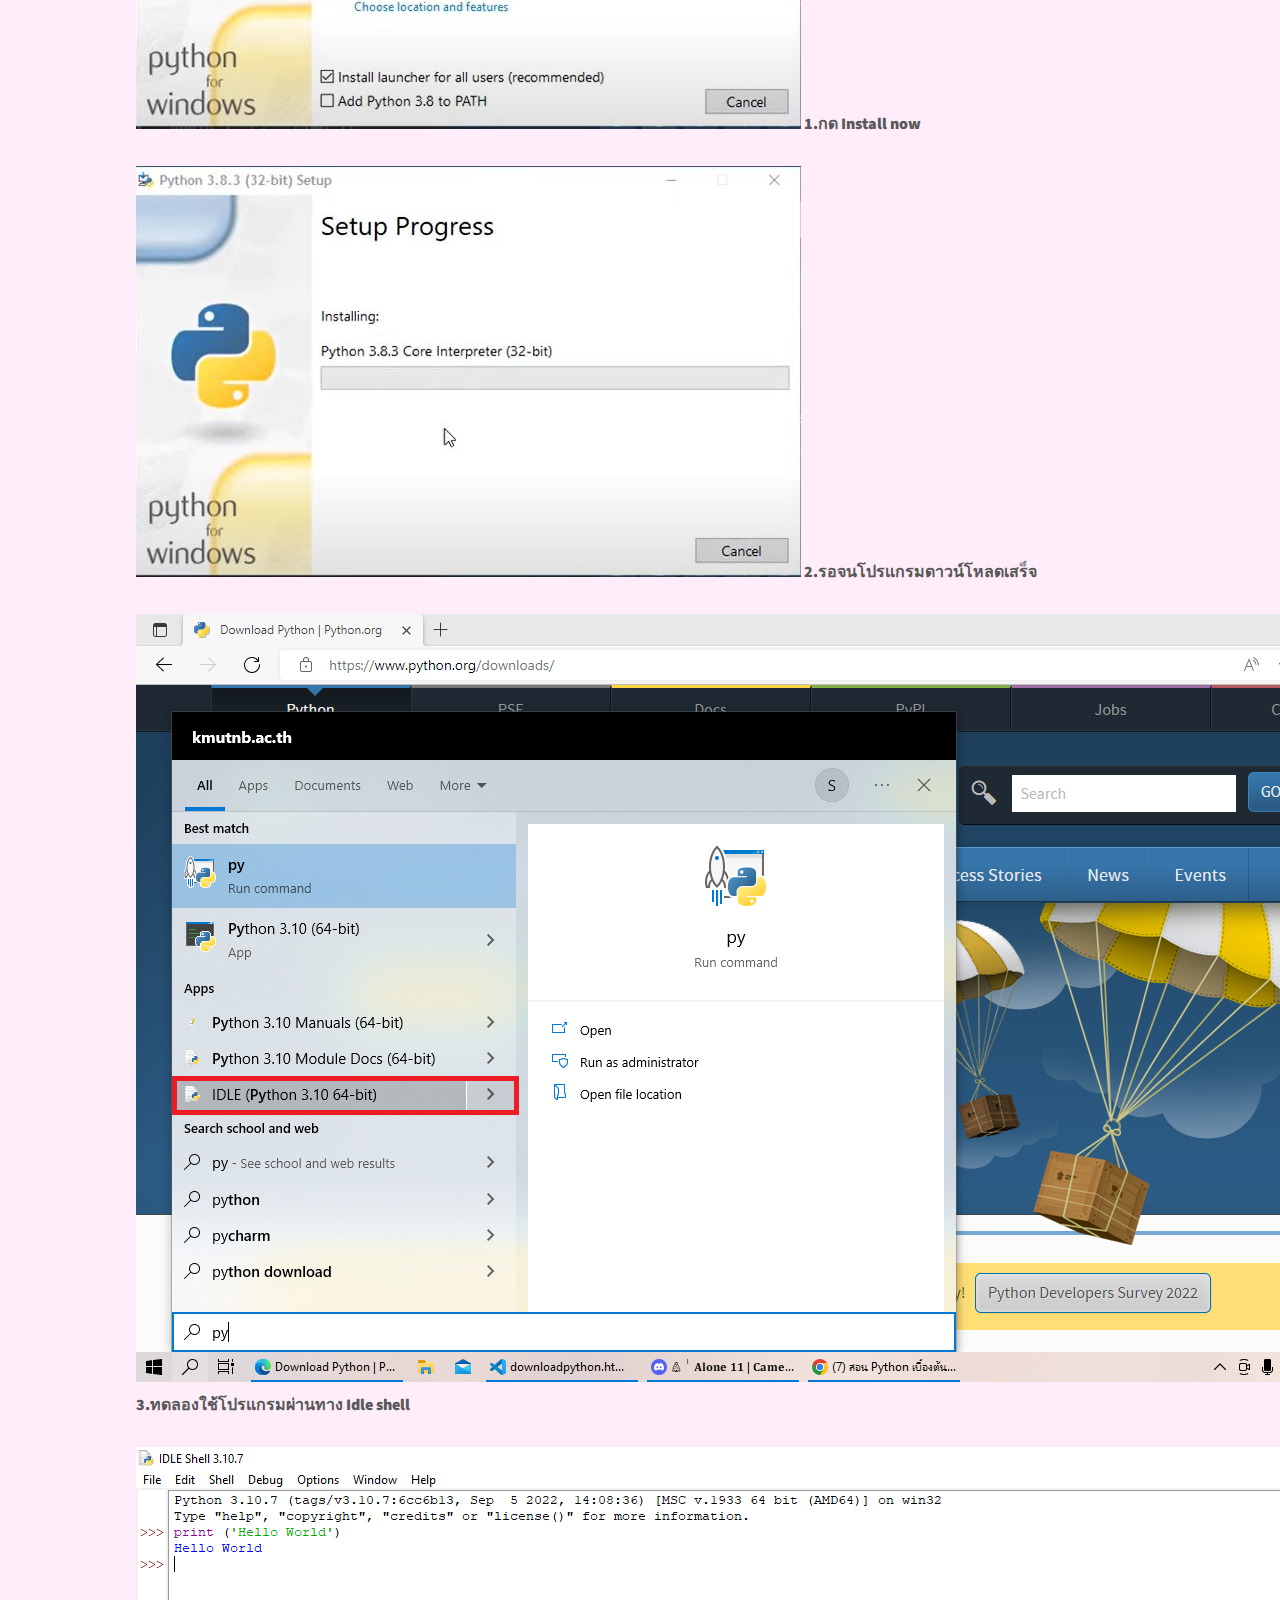
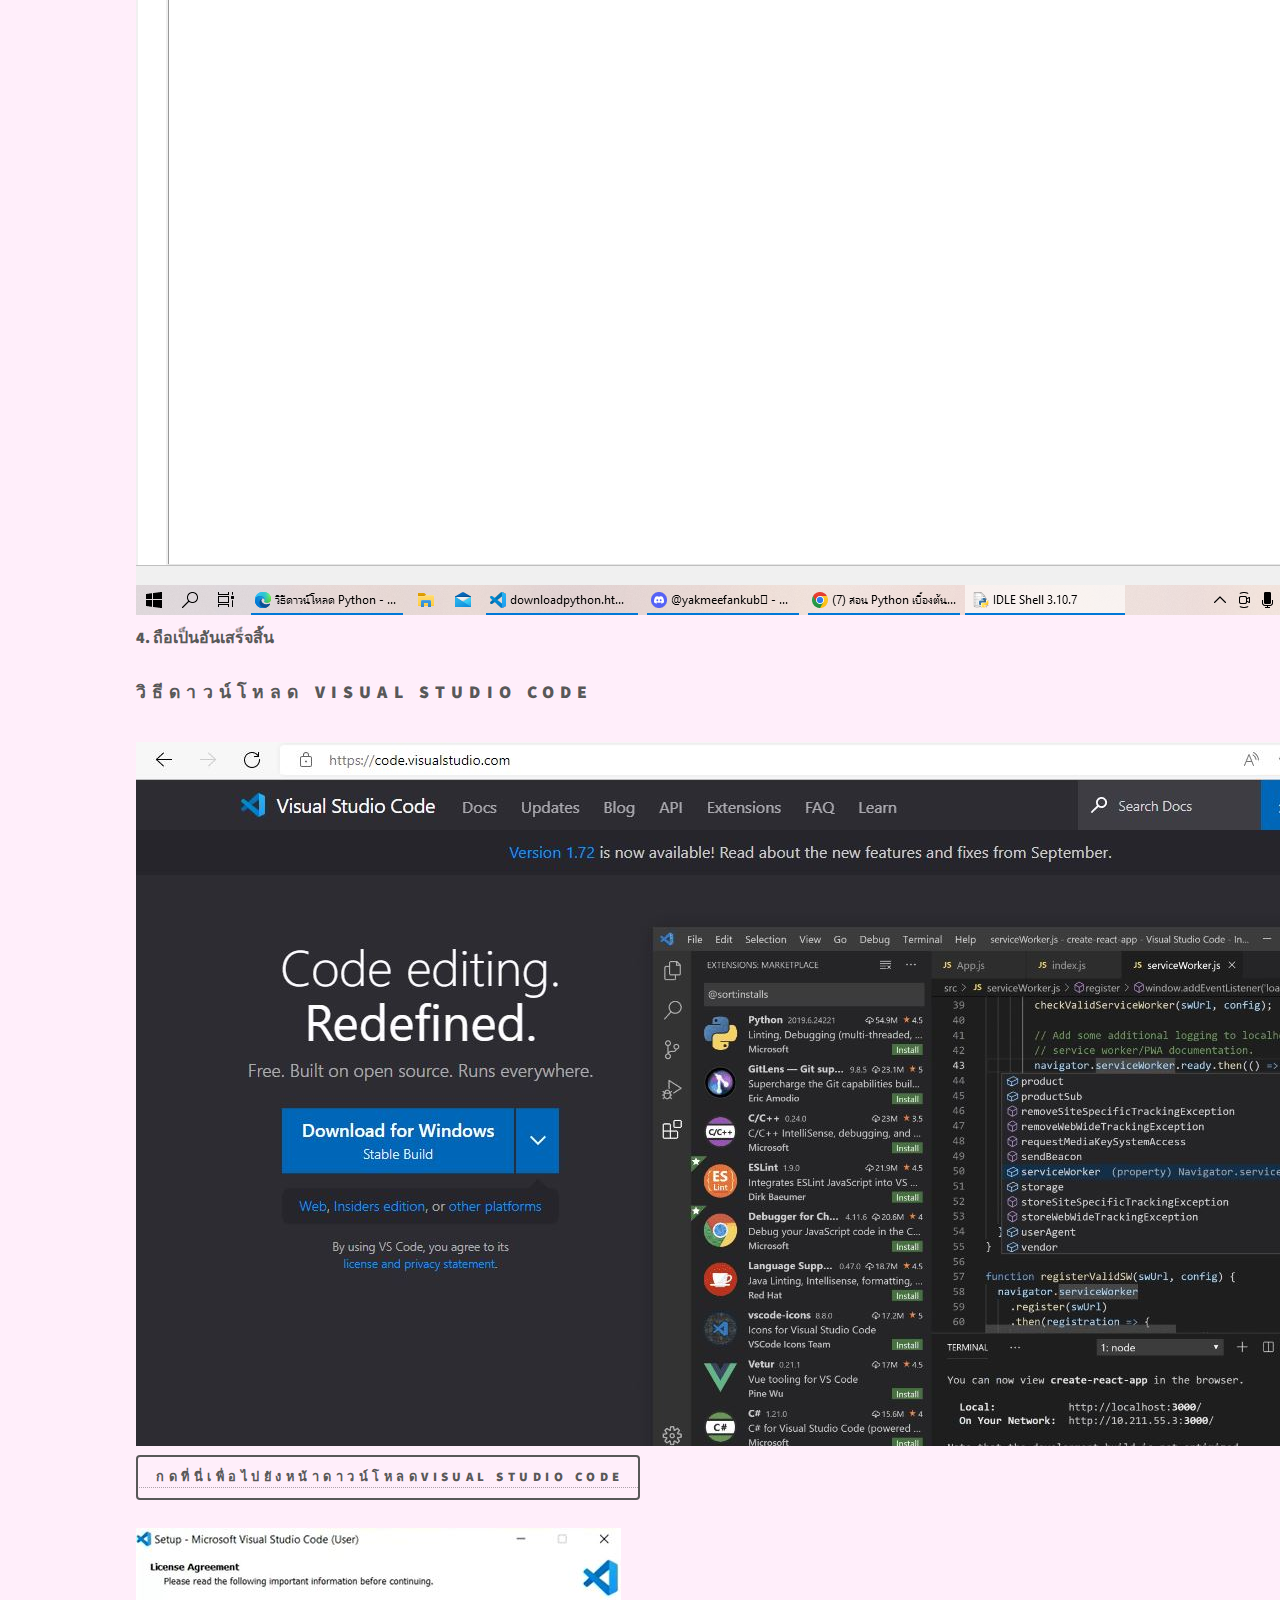
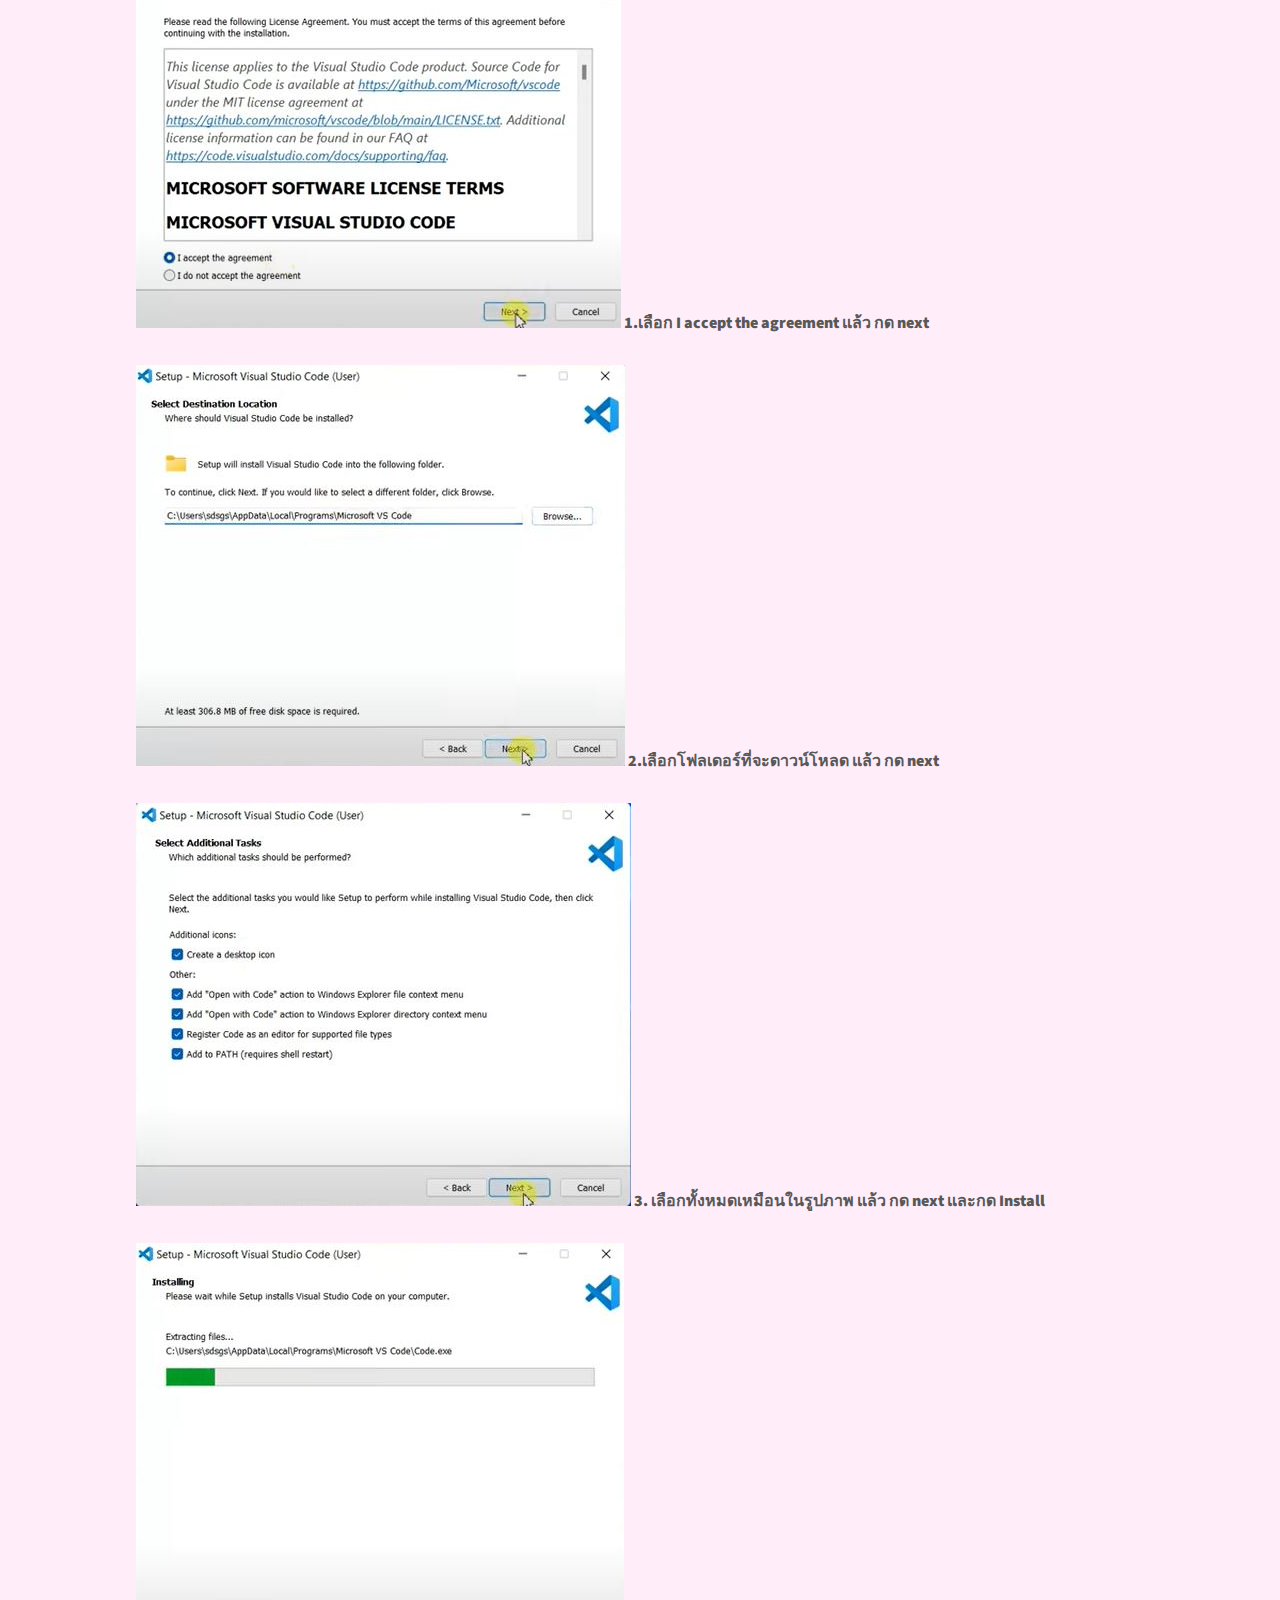
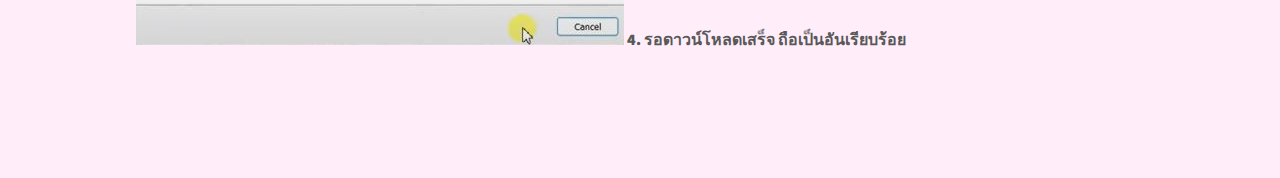
==== commit a84c0e05: "ีupdate" ====
--- a/downloadpython.html
+++ b/downloadpython.html
@@ -56,14 +56,31 @@
 
 							<!-- Text -->
 								<section>
-									<h1><center><b>Howto Install Python and Vscode</b></center></h1>
+									<h1><center><b>How to Install Python and Vscode</b></center></h1>
 									<p><br><center><img src="images/pngwing.com.png" width="200" height="200" ></center>  </p>
 									<h2>วิธีดาวน์โหลด Python</h2>
                                     <img src="images/Capture.JPG" alt="How to Install Python">
 									<a href="https://www.python.org/downloads/" ><input type="submit" value="กดที่นี่เพื่อไปยังหน้าดาวน์โหลดPython"></a><br><br>
+									<img src="images/install2.JPG" alt="">
+									<b>1.กด Install now</b><br><br>
+									<img src="images/install3.JPG" alt="">
+									<b>2.รอจนโปรแกรมดาวน์โหลดเสร็จ</b><br><br>
+									<img src="images/install4.png" alt="">
+									<b>3.ทดลองใช้โปรแกรมผ่านทาง Idle shell</b><br><br>
+									<img src="images/install5.png" alt="" > 
+									<b>4. ถือเป็นอันเสร็จสิ้น</b><br><br>
 									<h2>วิธีดาวน์โหลด Visual Studio Code</h2>
                                     <img src="images/Capture2.JPG" alt="How to Install VSCode">
                                     <a href="https://code.visualstudio.com/" ><input type="submit" value="กดที่นี่เพื่อไปยังหน้าดาวน์โหลดVisual Studio Code"></a><br><br>
+									<img src="images/Install6.JPG" alt="">
+									<b>1.เลือก I accept the agreement แล้ว กด next</b><br><br>
+									<img src="images/Install7.JPG" alt="">
+									<b>2.เลือกโฟลเดอร์ที่จะดาวน์โหลด แล้ว กด next</b><br><br>
+									<img src="images/install8.JPG" alt="">
+									<b>3. เลือกทั้งหมดเหมือนในรูปภาพ แล้ว กด next และกด Install</b><br><br>
+									<img src="images/install9.JPG" alt="">
+									<b>4. รอดาวน์โหลดเสร็จ ถือเป็นอันเรียบร้อย</b><br><br>
+
                                     
                                     
 
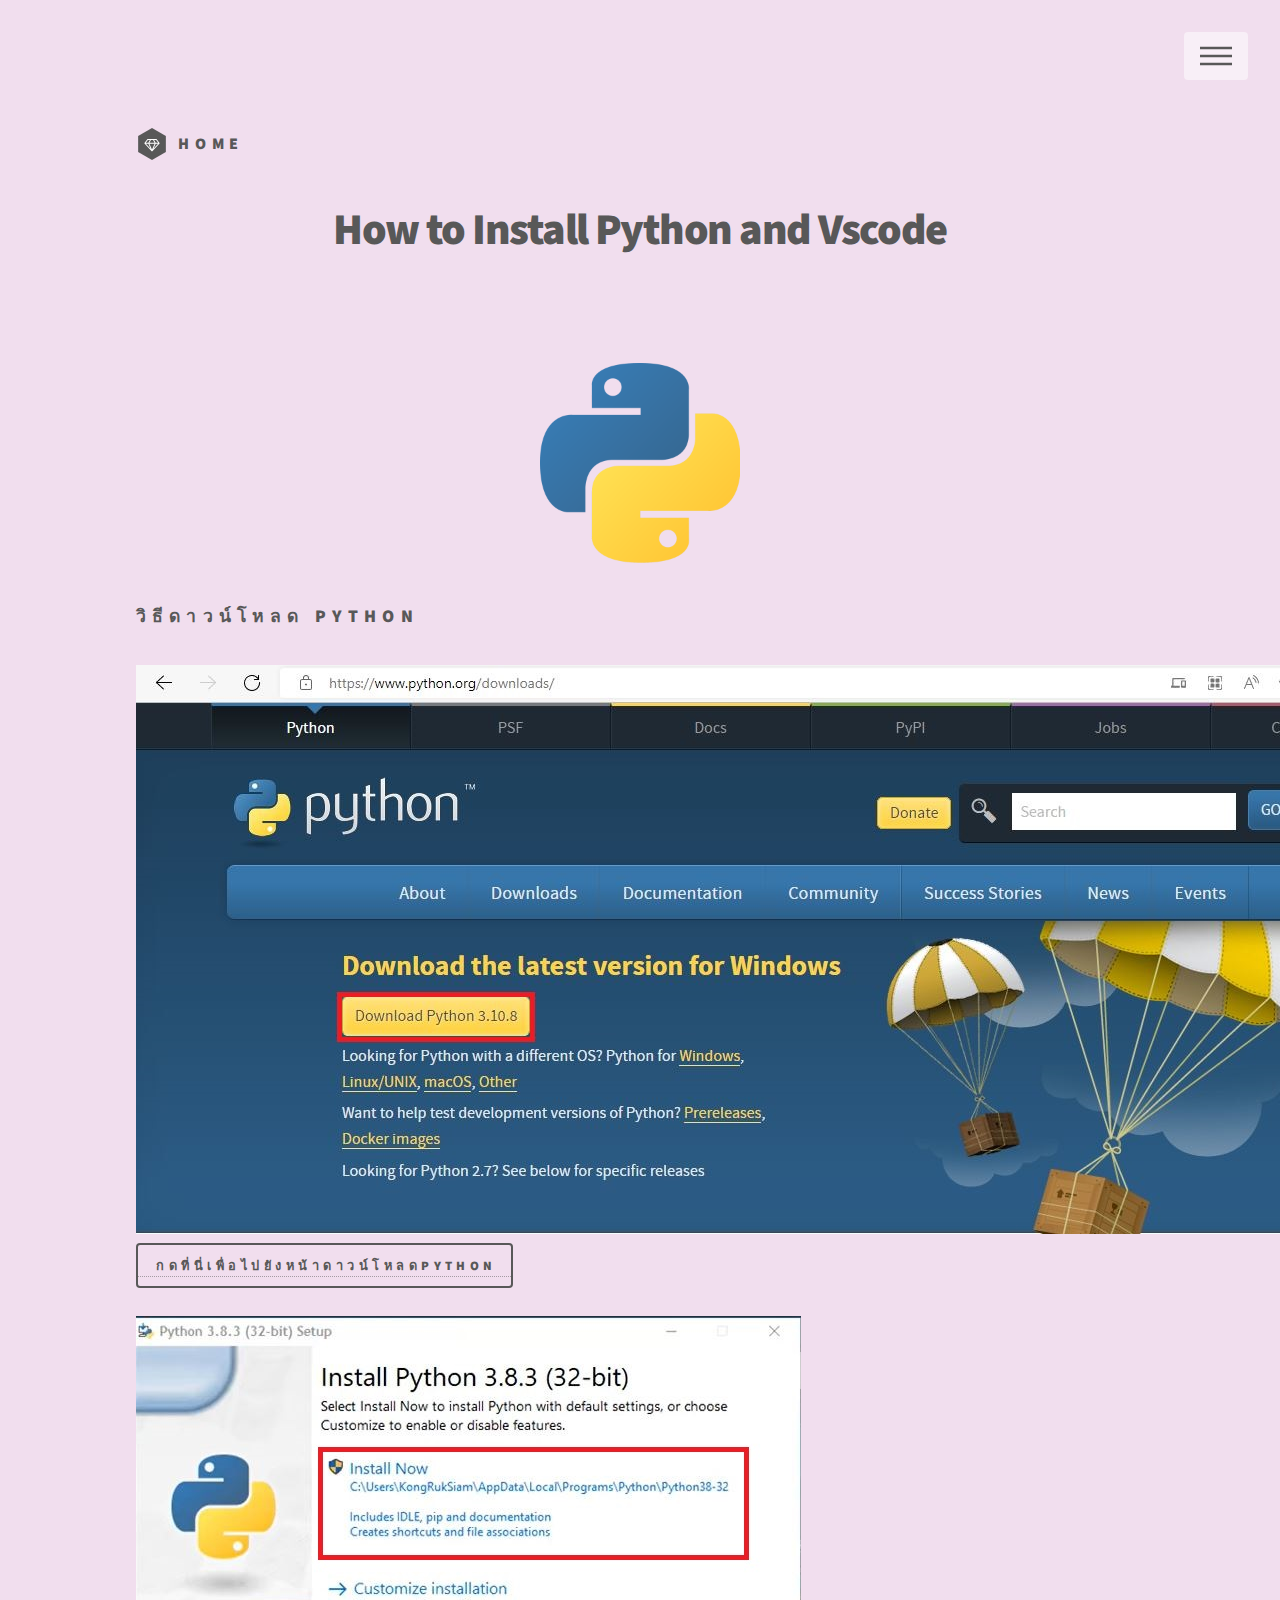
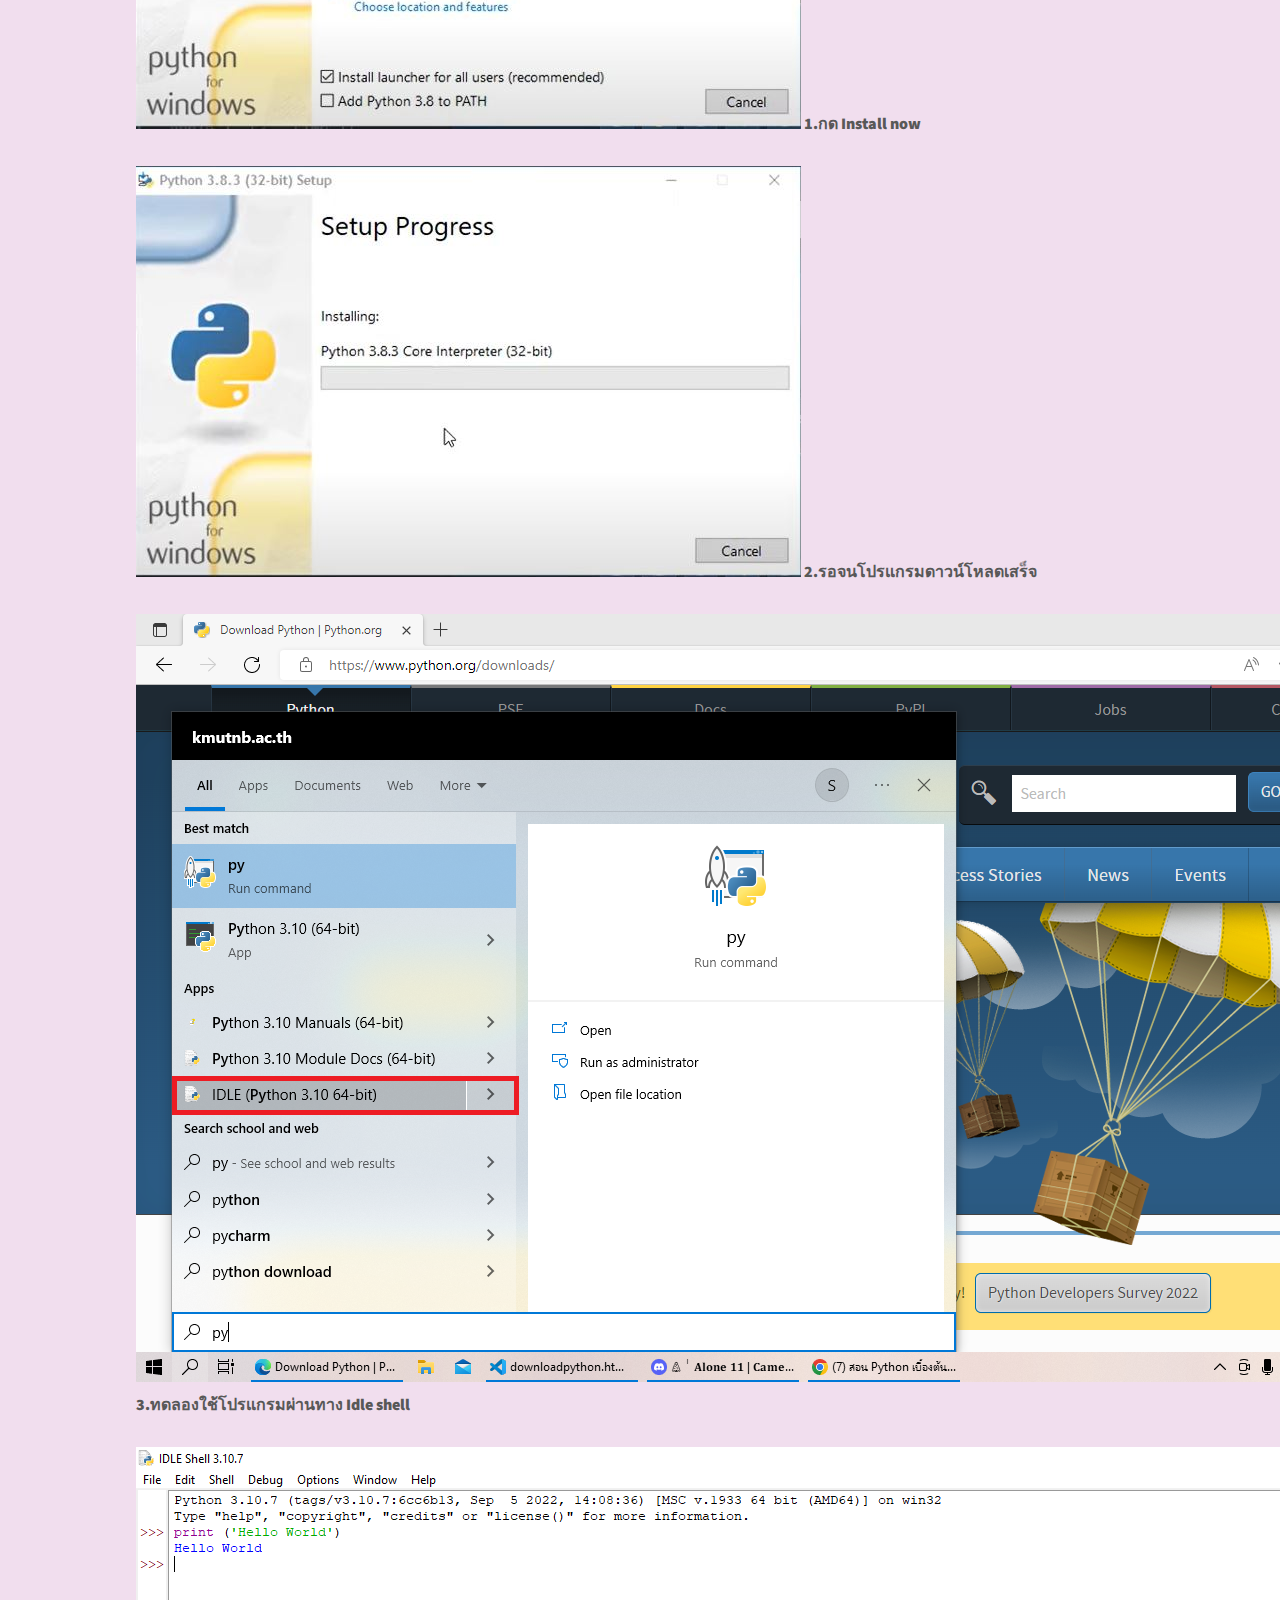
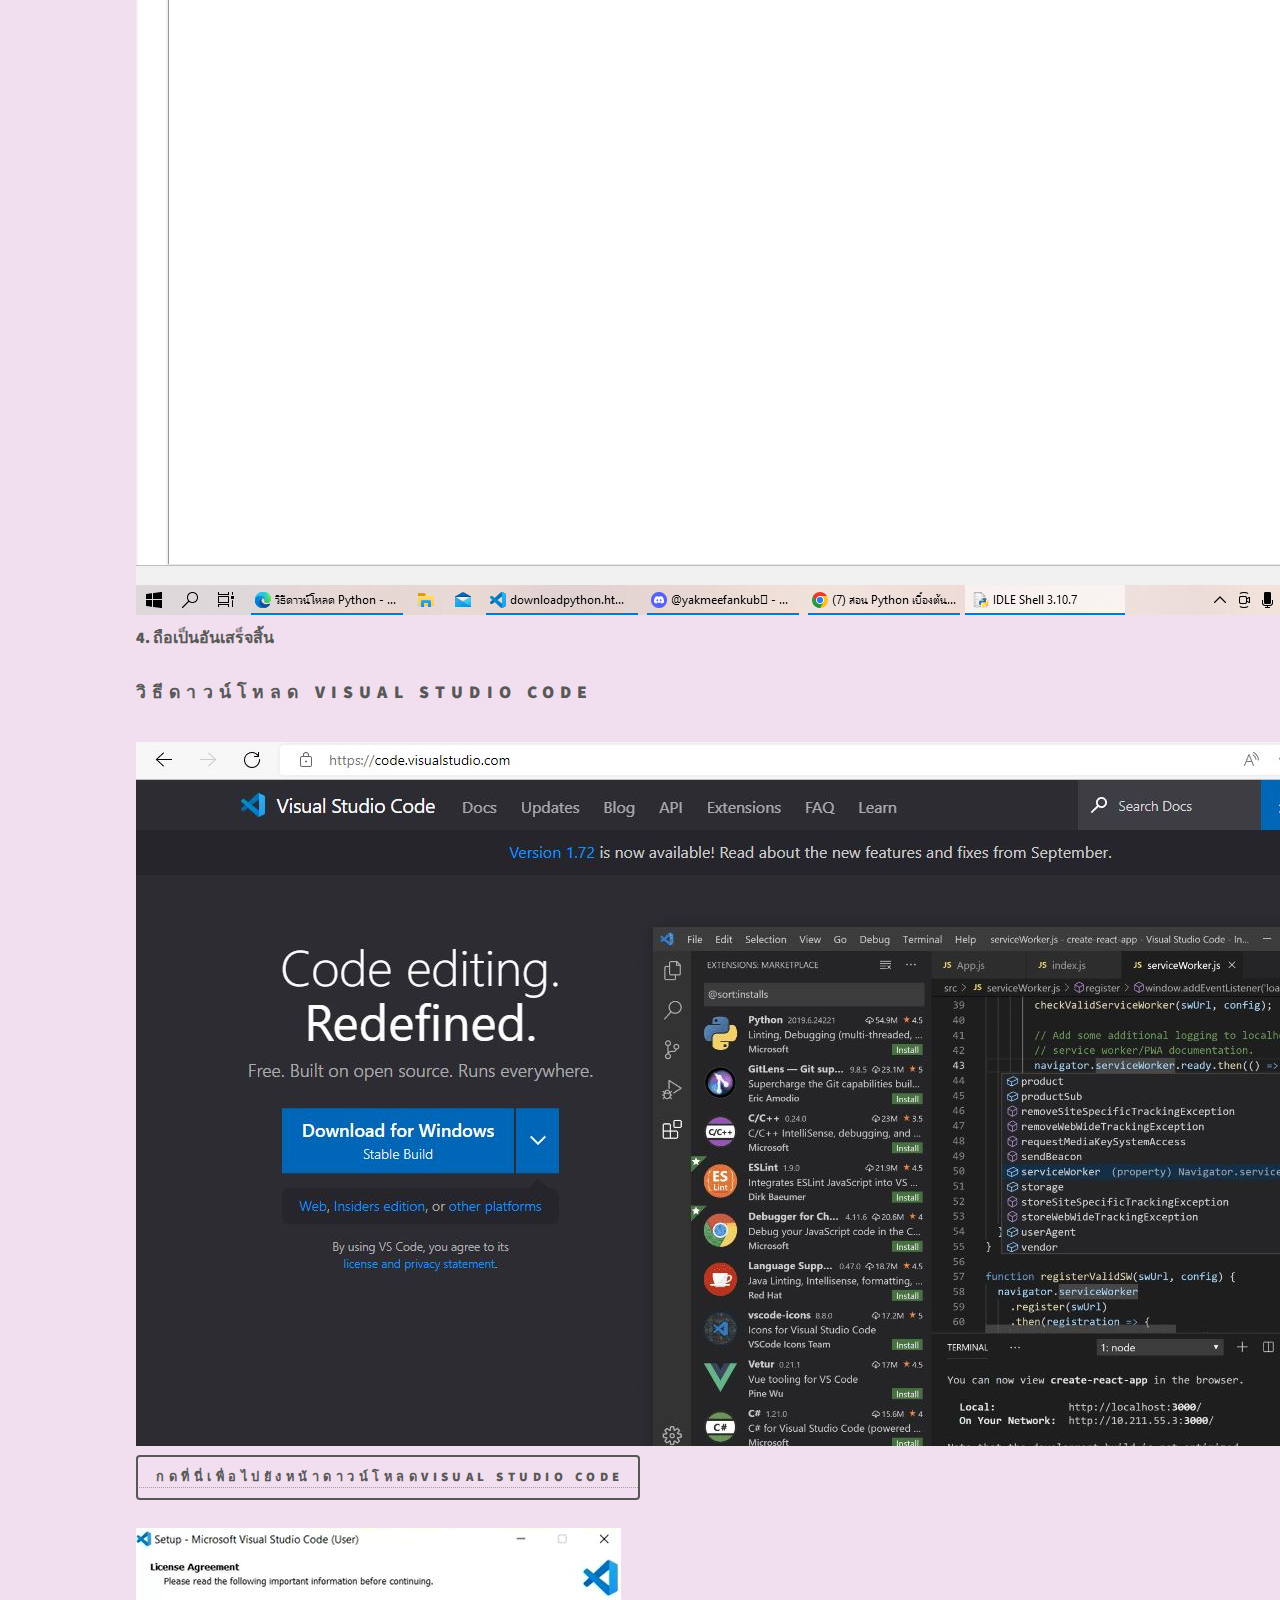
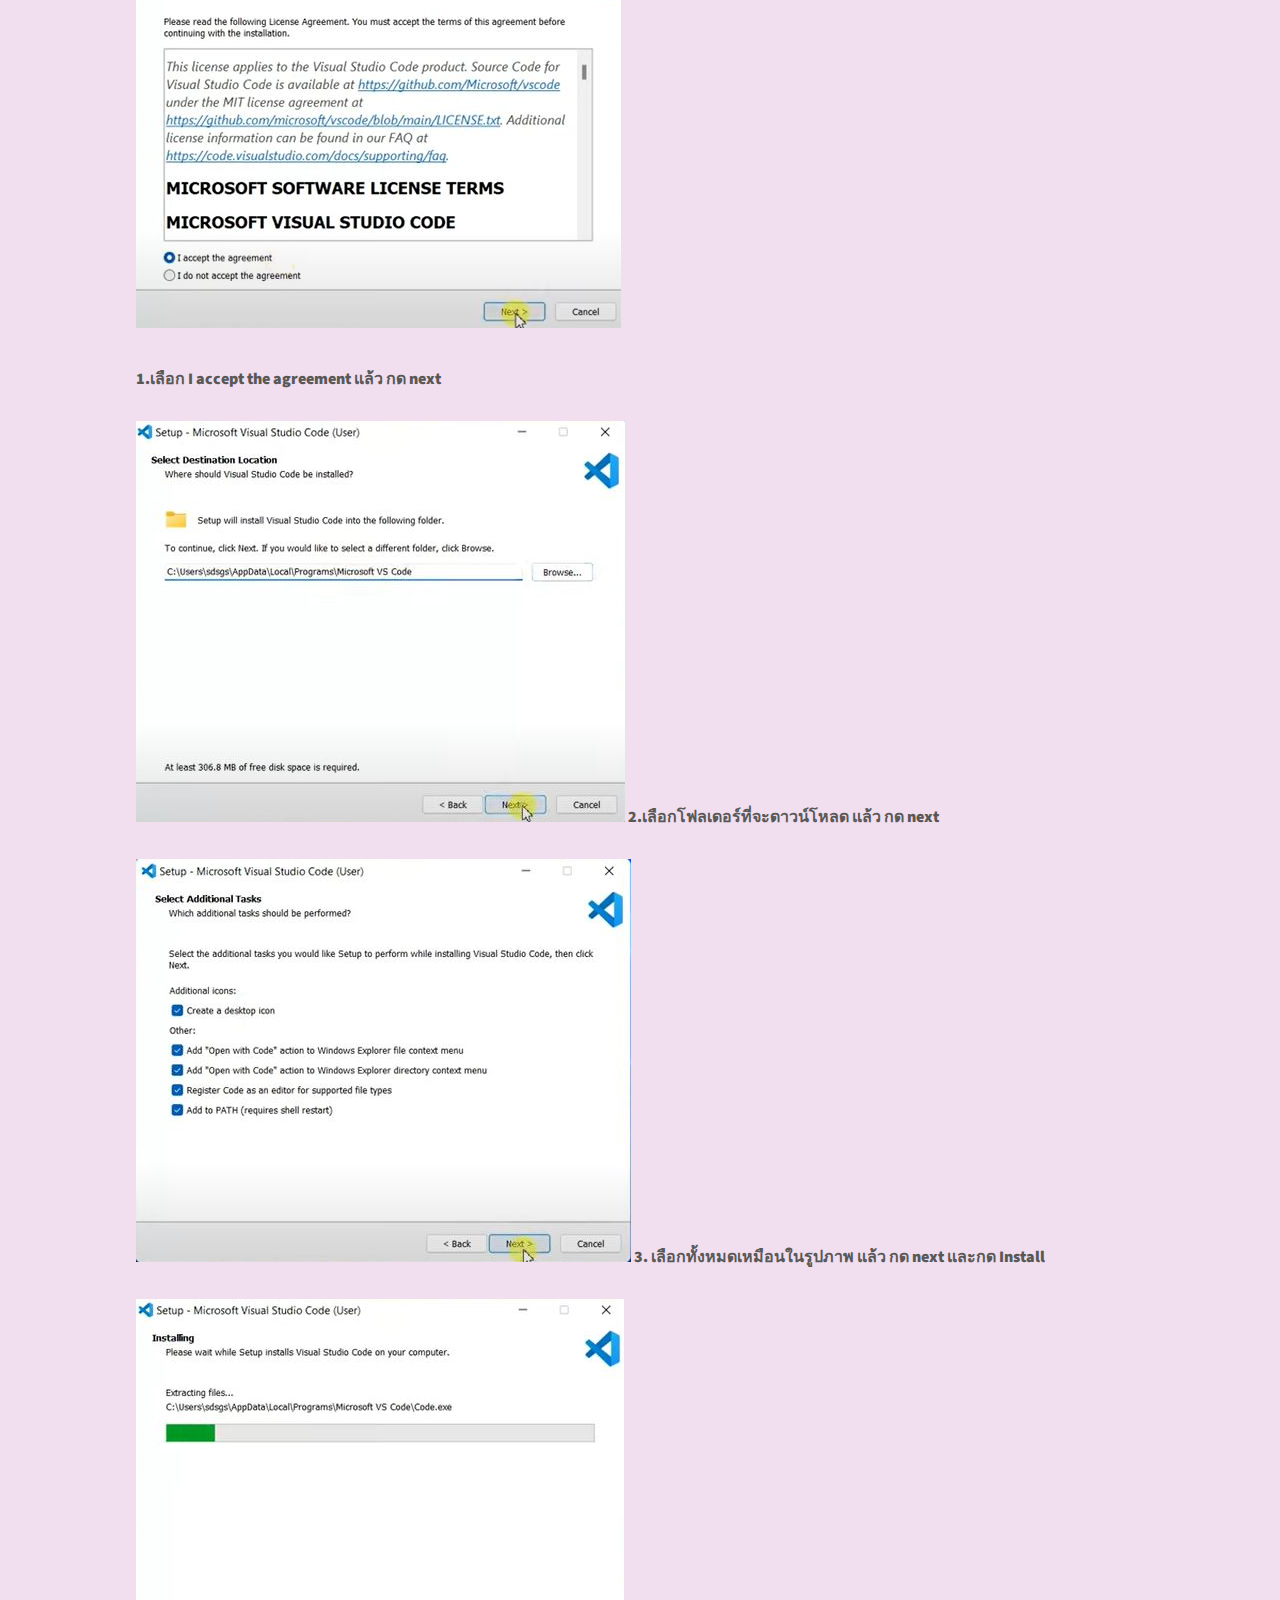
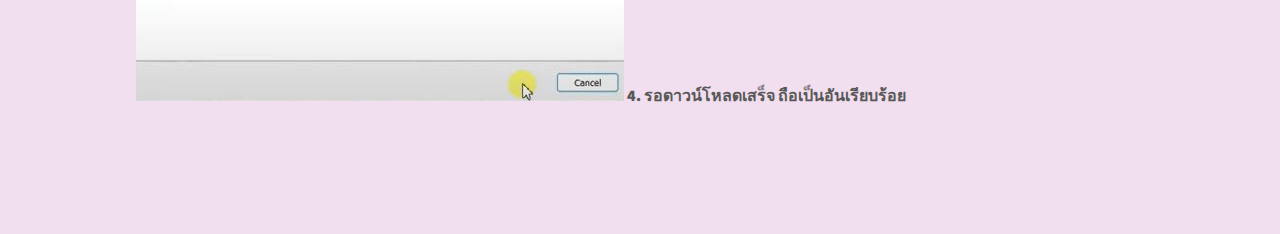
==== commit b3b6ca08: "update" ====
--- a/downloadpython.html
+++ b/downloadpython.html
@@ -72,7 +72,7 @@
 									<h2>วิธีดาวน์โหลด Visual Studio Code</h2>
                                     <img src="images/Capture2.JPG" alt="How to Install VSCode">
                                     <a href="https://code.visualstudio.com/" ><input type="submit" value="กดที่นี่เพื่อไปยังหน้าดาวน์โหลดVisual Studio Code"></a><br><br>
-									<img src="images/Install6.JPG" alt="">
+									<img src="images/Install6.JPG" alt=""><br><br>
 									<b>1.เลือก I accept the agreement แล้ว กด next</b><br><br>
 									<img src="images/Install7.JPG" alt="">
 									<b>2.เลือกโฟลเดอร์ที่จะดาวน์โหลด แล้ว กด next</b><br><br>
--- a/assets/css/bg.css
+++ b/assets/css/bg.css
@@ -1,3 +1,3 @@
 body {
-    background-color: rgb(255, 238, 250);
+    background-color: #F1DEEE;
   }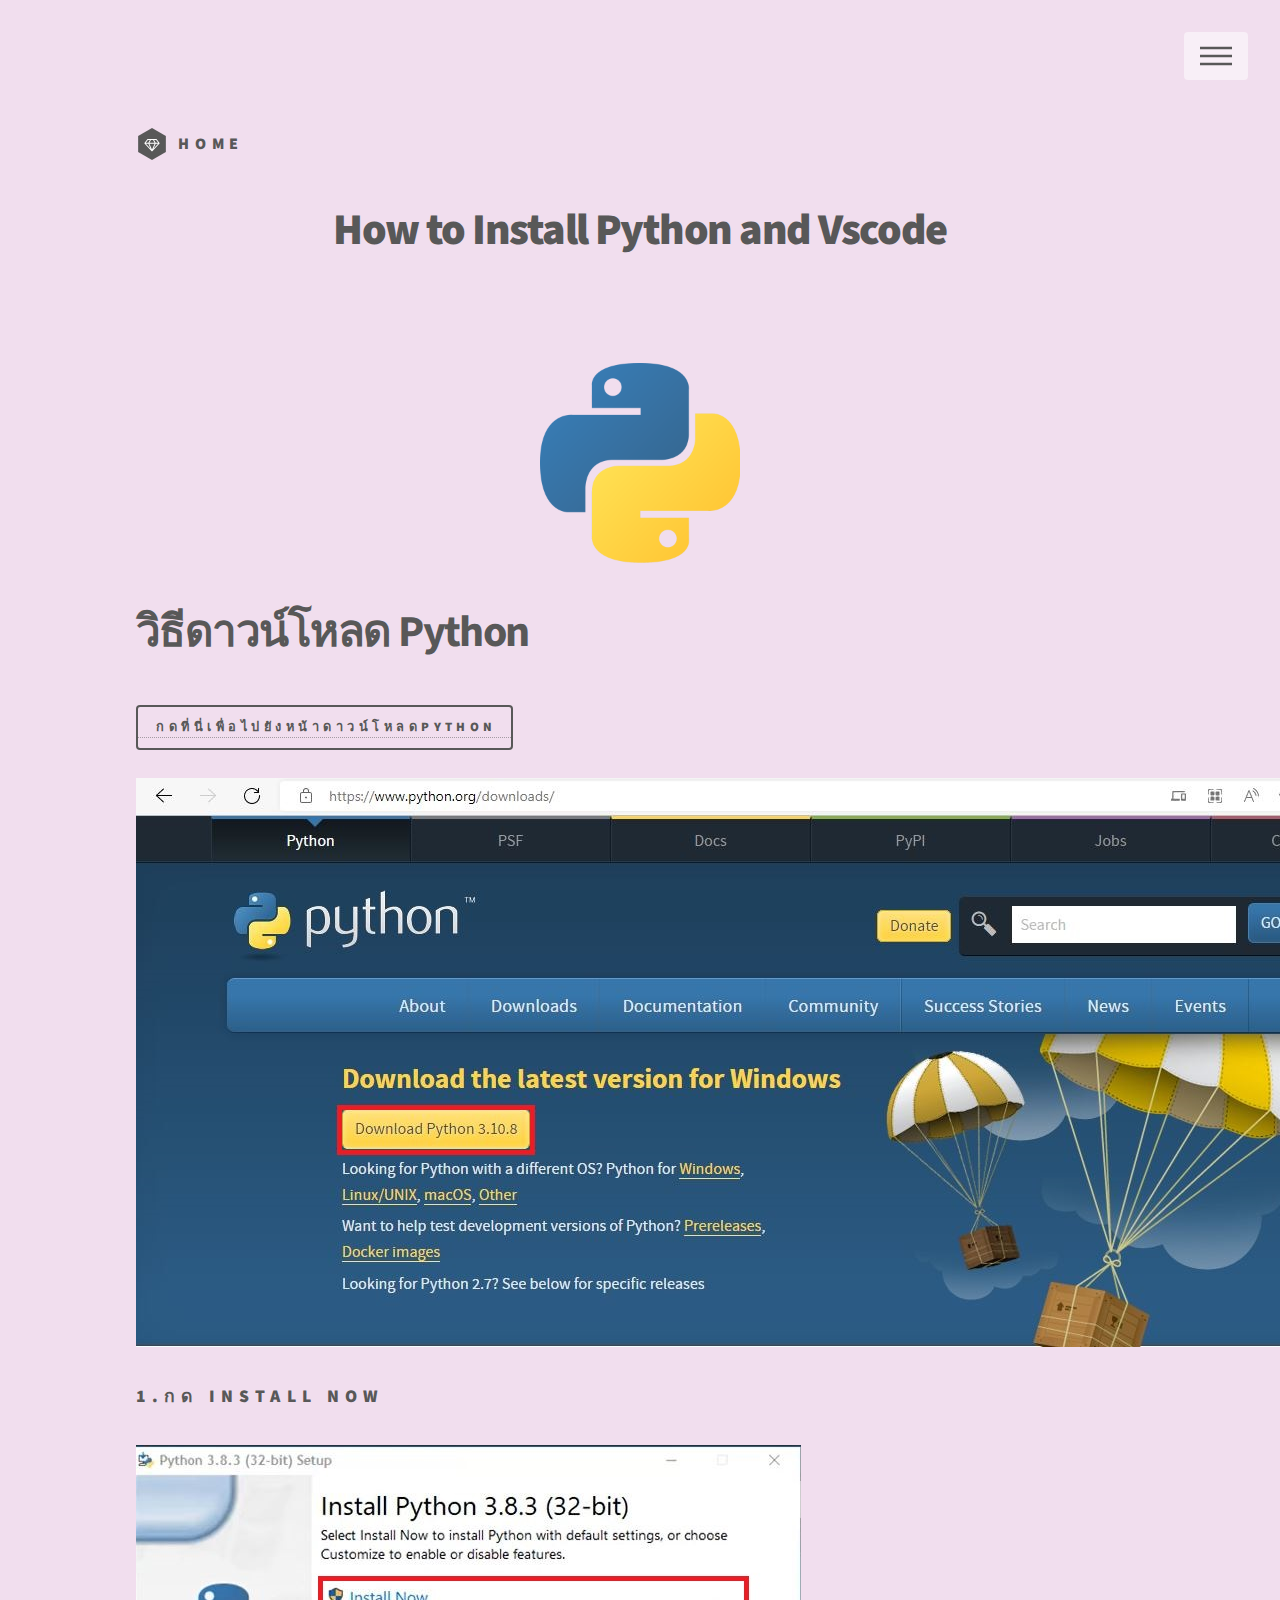
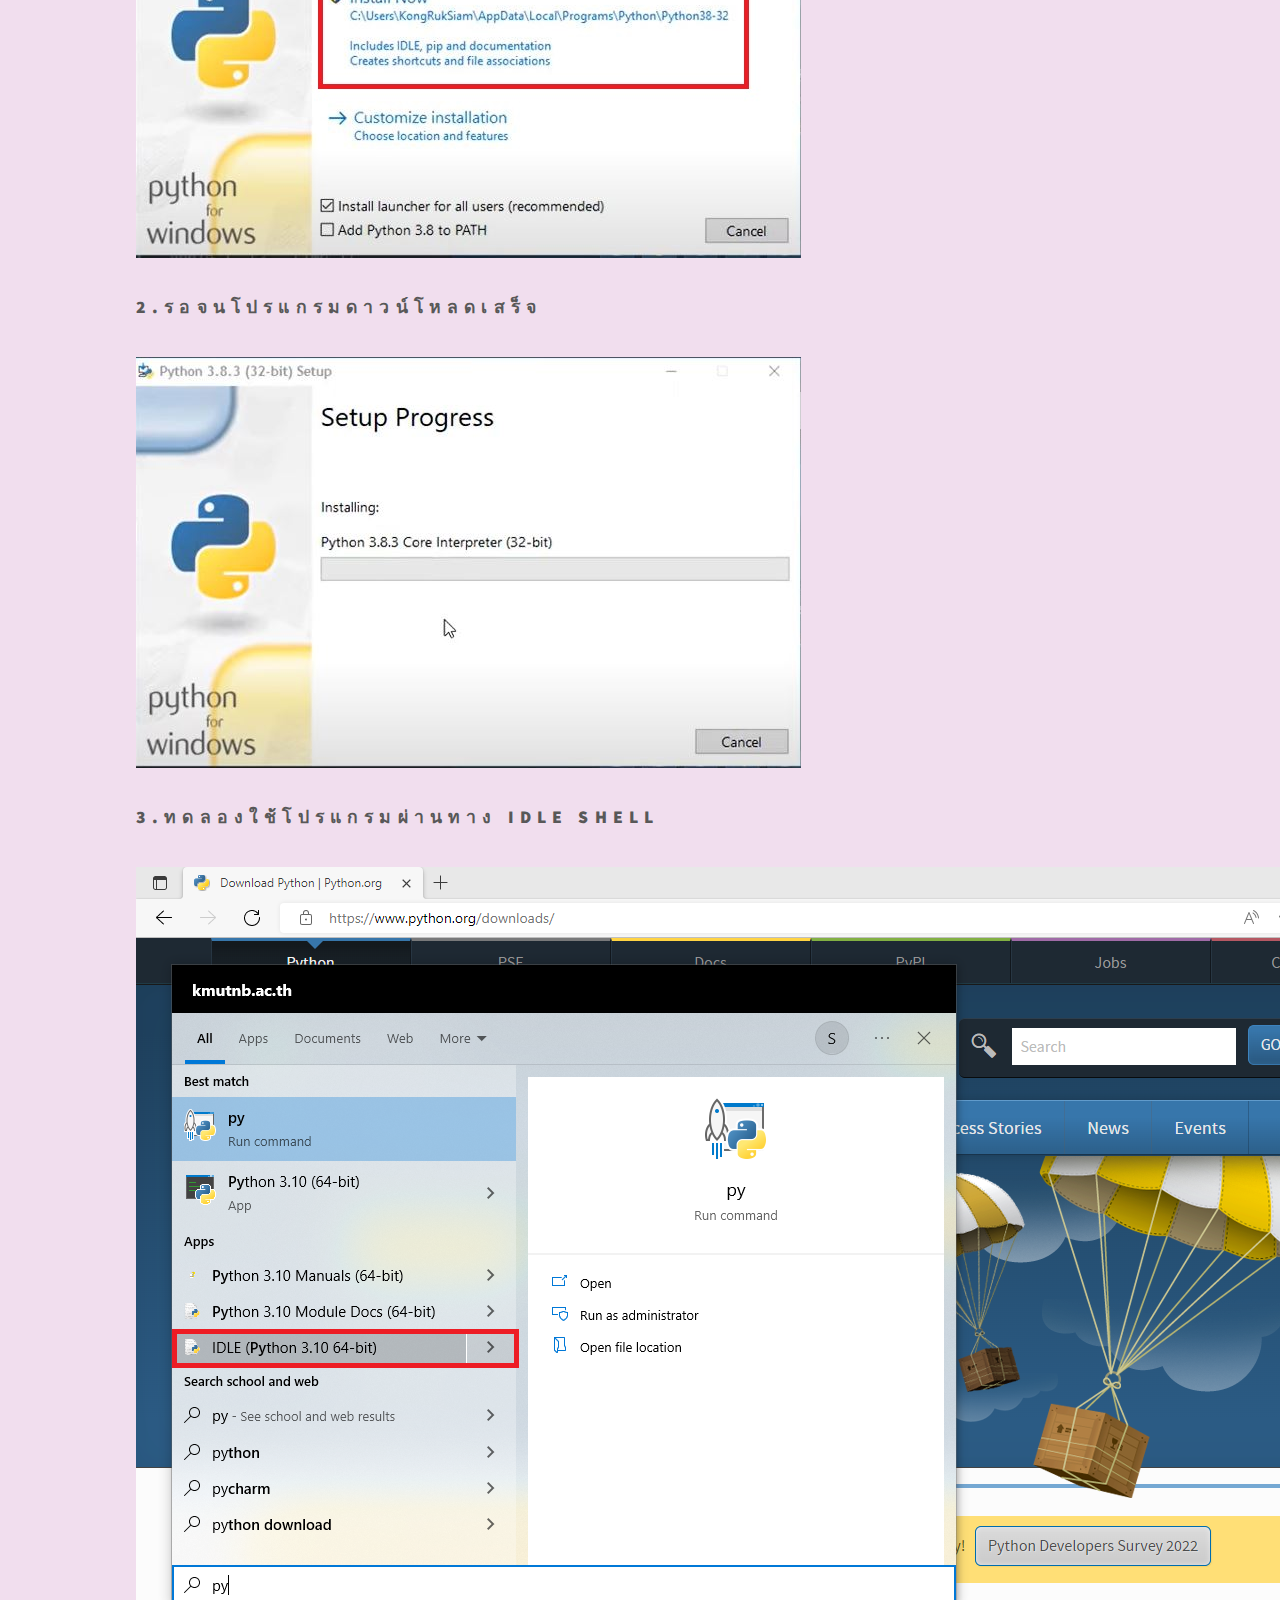
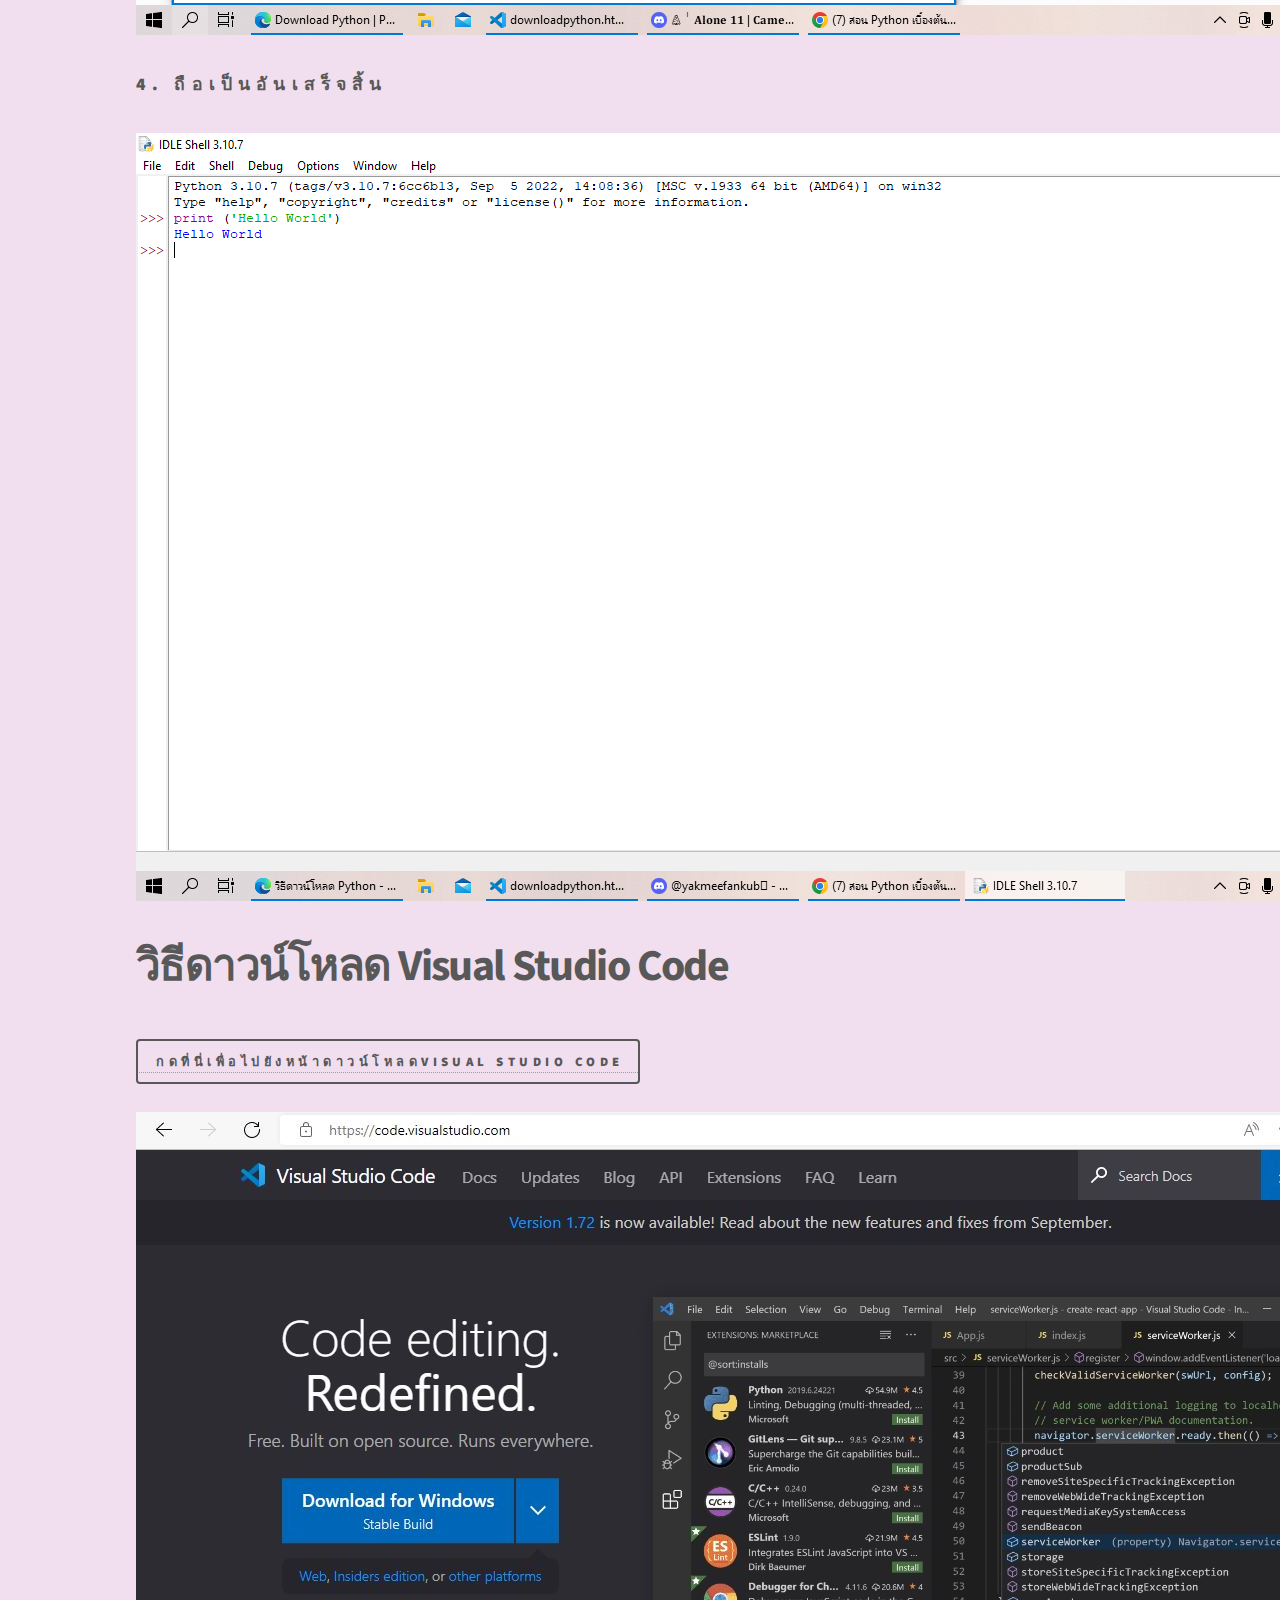
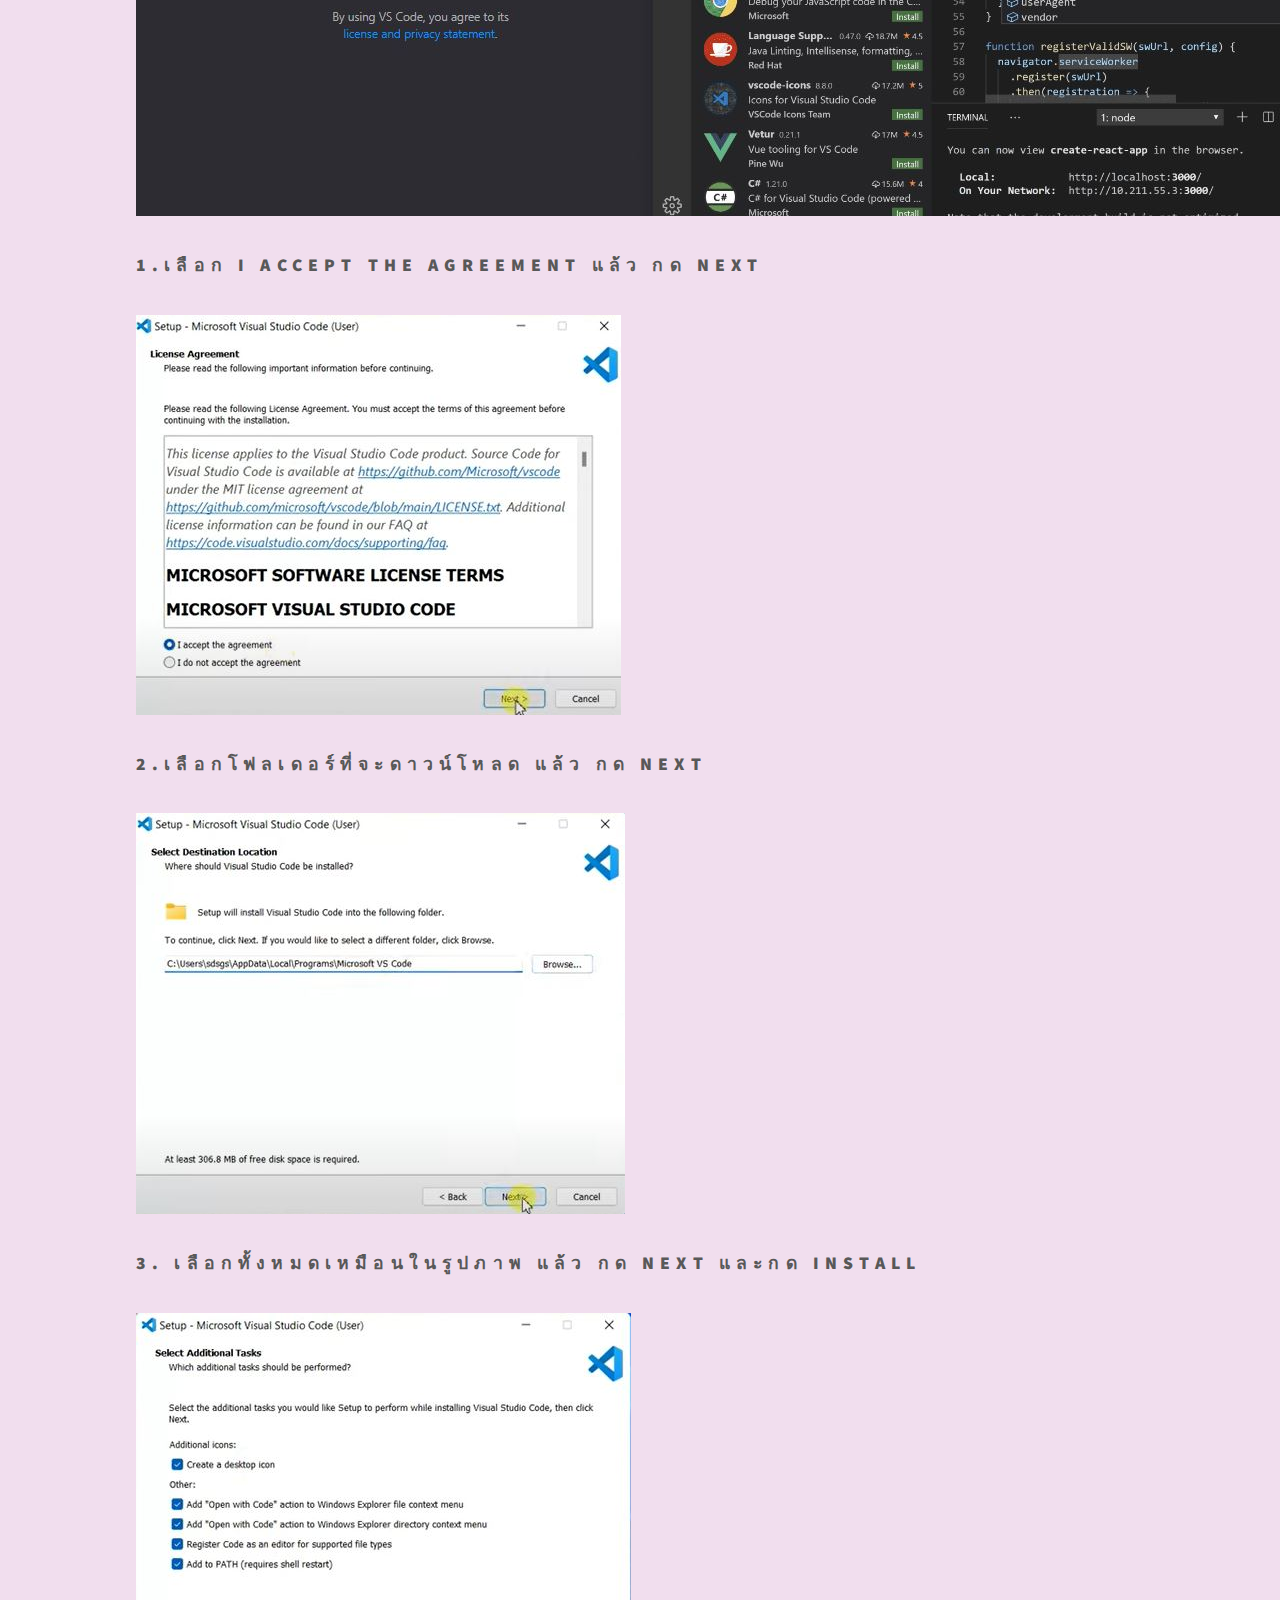
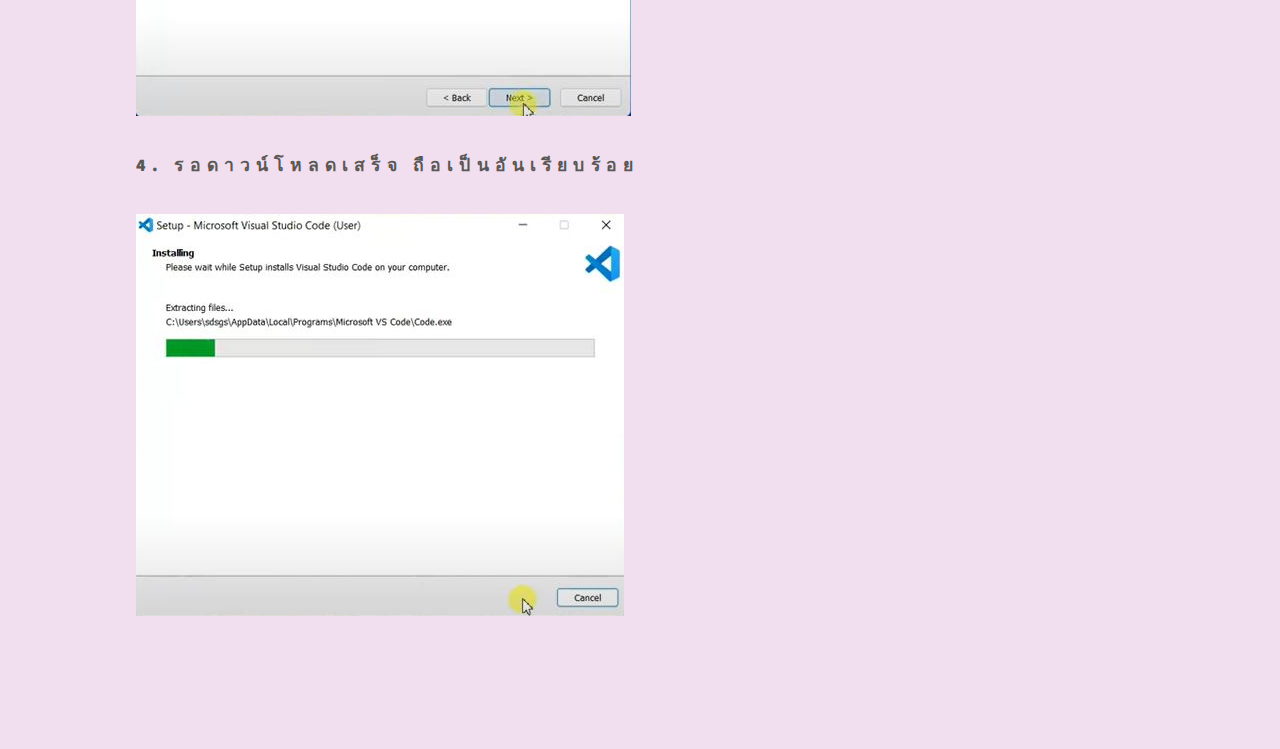
==== commit 5eeaf909: "update" ====
--- a/downloadpython.html
+++ b/downloadpython.html
@@ -58,28 +58,30 @@
 								<section>
 									<h1><center><b>How to Install Python and Vscode</b></center></h1>
 									<p><br><center><img src="images/pngwing.com.png" width="200" height="200" ></center>  </p>
-									<h2>วิธีดาวน์โหลด Python</h2>
-                                    <img src="images/Capture.JPG" alt="How to Install Python">
+									<h1>วิธีดาวน์โหลด Python</h1>
 									<a href="https://www.python.org/downloads/" ><input type="submit" value="กดที่นี่เพื่อไปยังหน้าดาวน์โหลดPython"></a><br><br>
-									<img src="images/install2.JPG" alt="">
-									<b>1.กด Install now</b><br><br>
-									<img src="images/install3.JPG" alt="">
-									<b>2.รอจนโปรแกรมดาวน์โหลดเสร็จ</b><br><br>
-									<img src="images/install4.png" alt="">
-									<b>3.ทดลองใช้โปรแกรมผ่านทาง Idle shell</b><br><br>
-									<img src="images/install5.png" alt="" > 
-									<b>4. ถือเป็นอันเสร็จสิ้น</b><br><br>
-									<h2>วิธีดาวน์โหลด Visual Studio Code</h2>
-                                    <img src="images/Capture2.JPG" alt="How to Install VSCode">
-                                    <a href="https://code.visualstudio.com/" ><input type="submit" value="กดที่นี่เพื่อไปยังหน้าดาวน์โหลดVisual Studio Code"></a><br><br>
+                                    <img src="images/Capture.JPG" alt="How to Install Python"><br><br>
+									<h2>1.กด Install now</h2>
+									<img src="images/install2.JPG" alt=""><br><br>
+									<h2>2.รอจนโปรแกรมดาวน์โหลดเสร็จ</h2>
+									<img src="images/install3.JPG" alt=""><br><br>
+									<h2>3.ทดลองใช้โปรแกรมผ่านทาง Idle shell</h2>
+									<img src="images/install4.png" alt=""><br><br>
+									<h2>4. ถือเป็นอันเสร็จสิ้น</h2>
+									<img src="images/install5.png" alt="" > <br><br>
+									
+									<h1>วิธีดาวน์โหลด Visual Studio Code</h1>
+									<a href="https://code.visualstudio.com/" ><input type="submit" value="กดที่นี่เพื่อไปยังหน้าดาวน์โหลดVisual Studio Code"></a><br><br>
+                                    <img src="images/Capture2.JPG" alt="How to Install VSCode"><br><br>
+                                    <h2>1.เลือก I accept the agreement แล้ว กด next</h2>
 									<img src="images/Install6.JPG" alt=""><br><br>
-									<b>1.เลือก I accept the agreement แล้ว กด next</b><br><br>
-									<img src="images/Install7.JPG" alt="">
-									<b>2.เลือกโฟลเดอร์ที่จะดาวน์โหลด แล้ว กด next</b><br><br>
-									<img src="images/install8.JPG" alt="">
-									<b>3. เลือกทั้งหมดเหมือนในรูปภาพ แล้ว กด next และกด Install</b><br><br>
-									<img src="images/install9.JPG" alt="">
-									<b>4. รอดาวน์โหลดเสร็จ ถือเป็นอันเรียบร้อย</b><br><br>
+									<h2>2.เลือกโฟลเดอร์ที่จะดาวน์โหลด แล้ว กด next</h2>
+									<img src="images/Install7.JPG" alt=""><br><br>
+									<h2>3. เลือกทั้งหมดเหมือนในรูปภาพ แล้ว กด next และกด Install</h2>
+									<img src="images/install8.JPG" alt=""><br><br>
+									<h2>4. รอดาวน์โหลดเสร็จ ถือเป็นอันเรียบร้อย</h2>
+									<img src="images/install9.JPG" alt=""><br><br>
+									
 
                                     
                                     
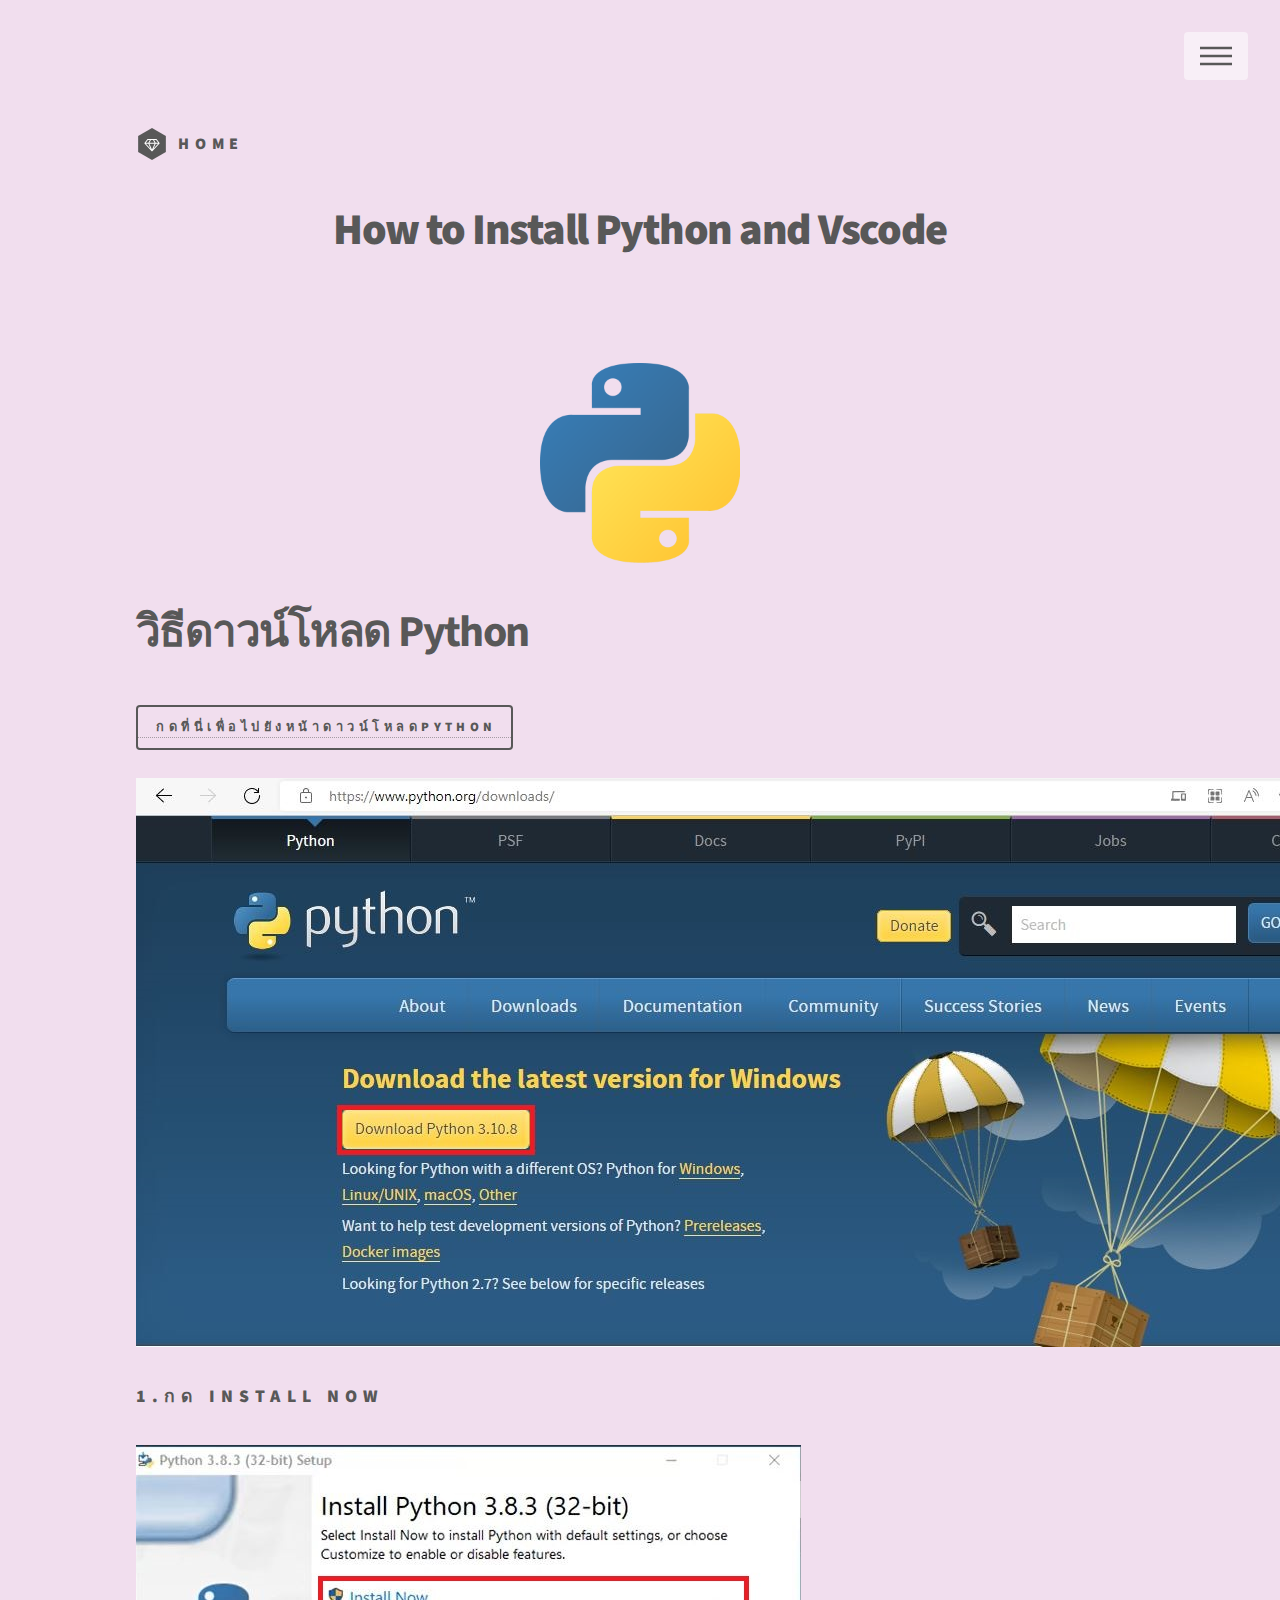
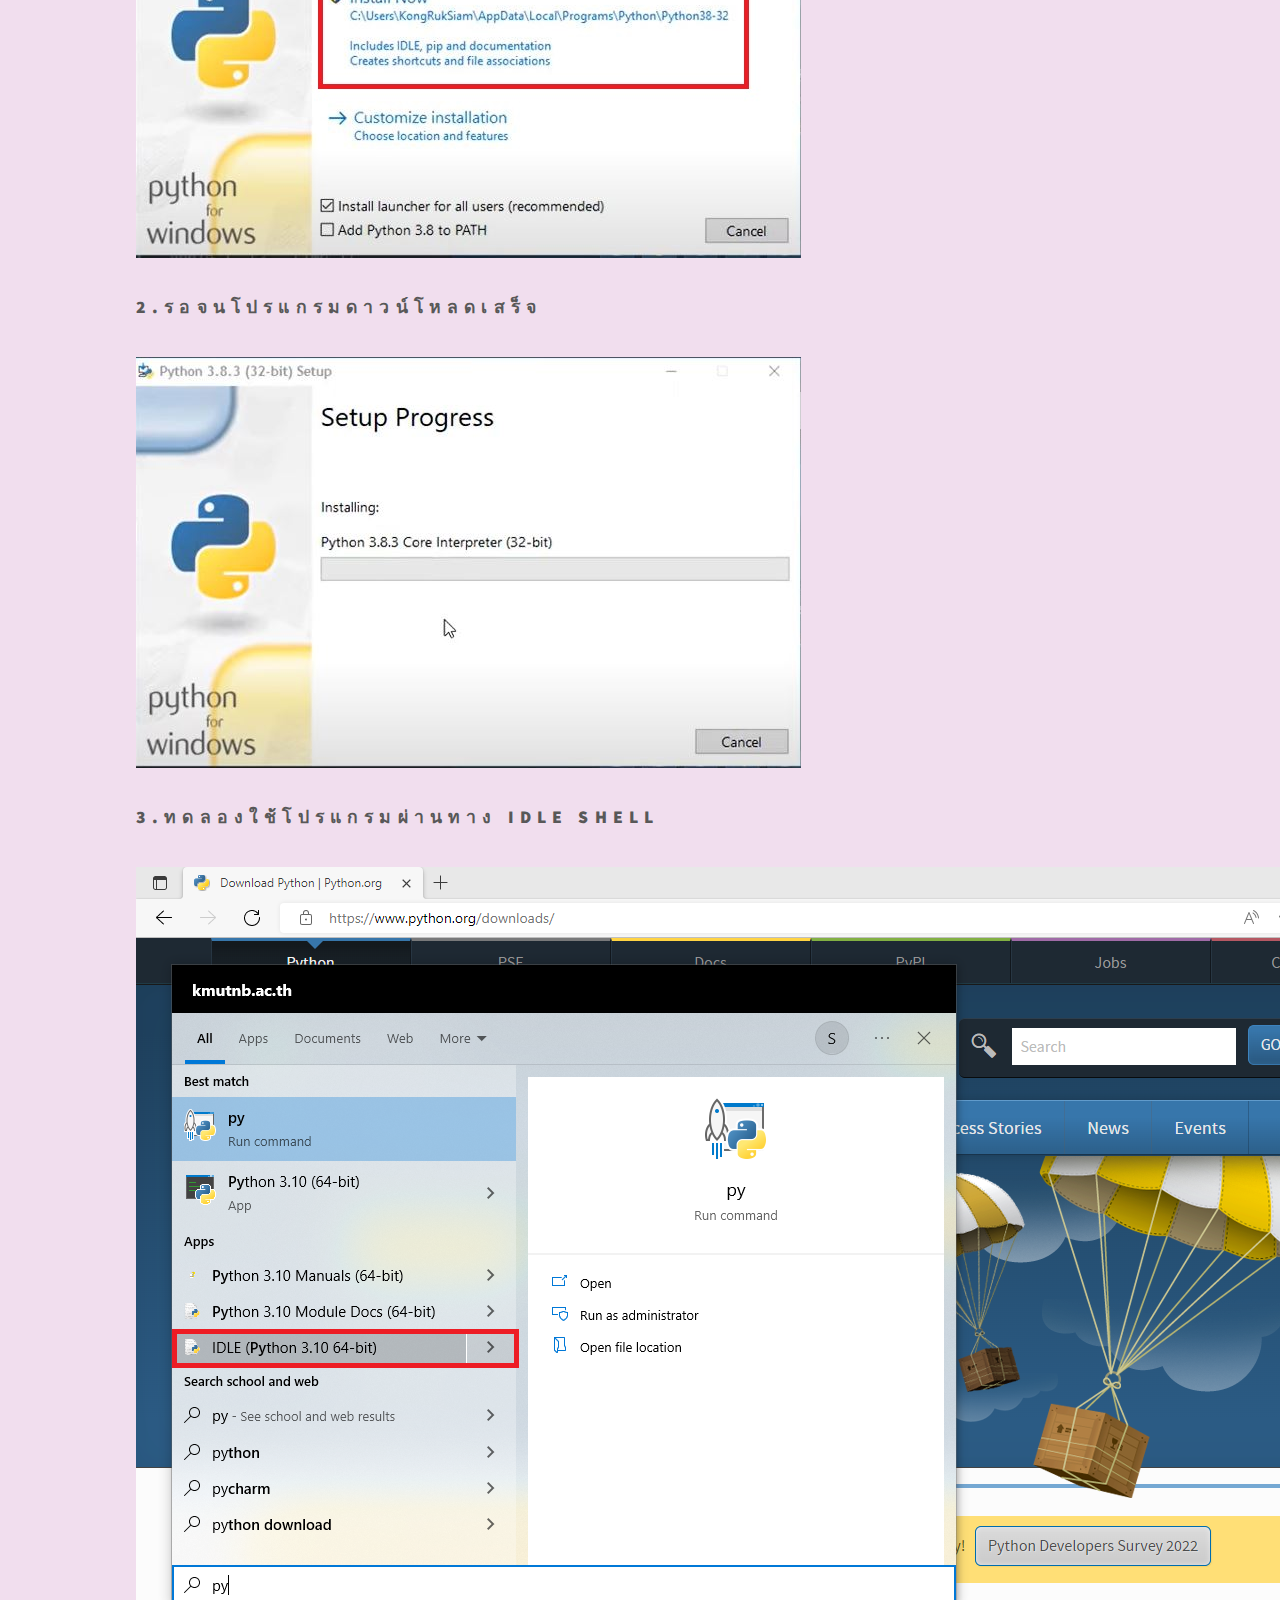
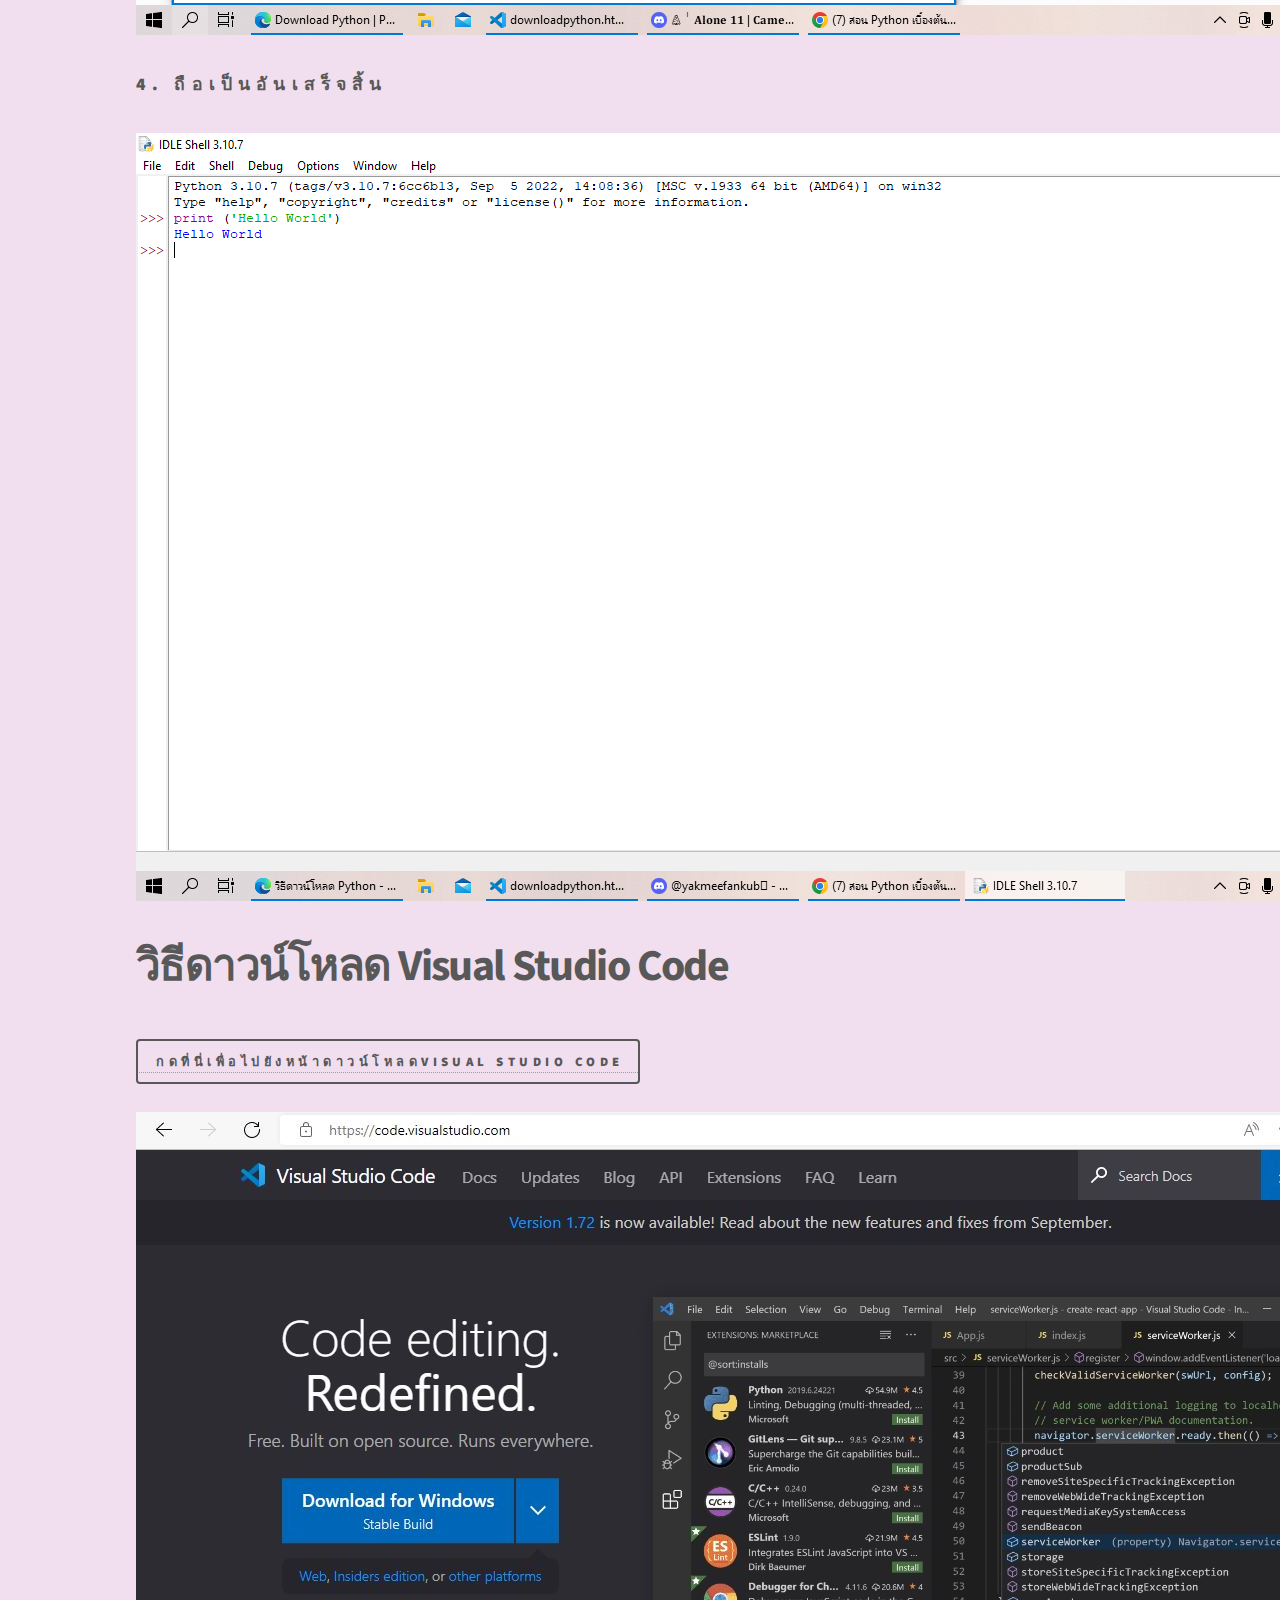
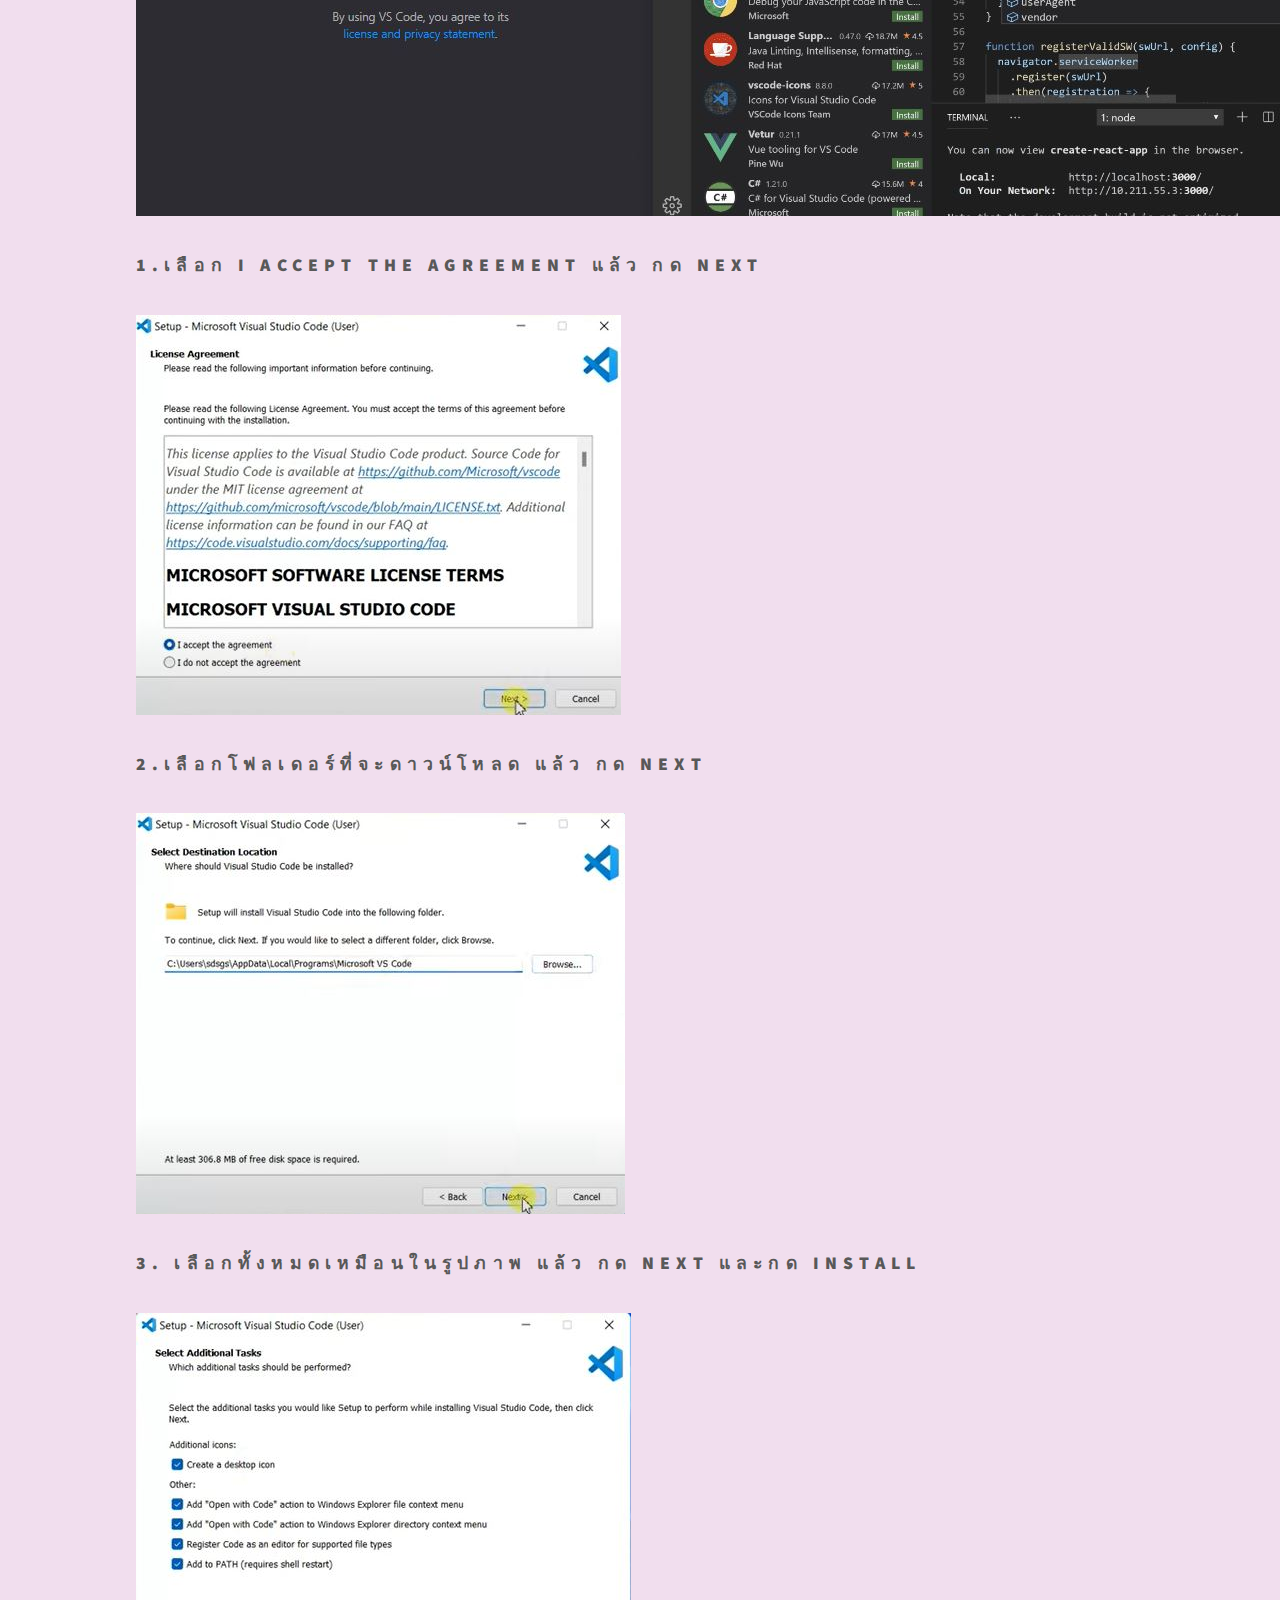
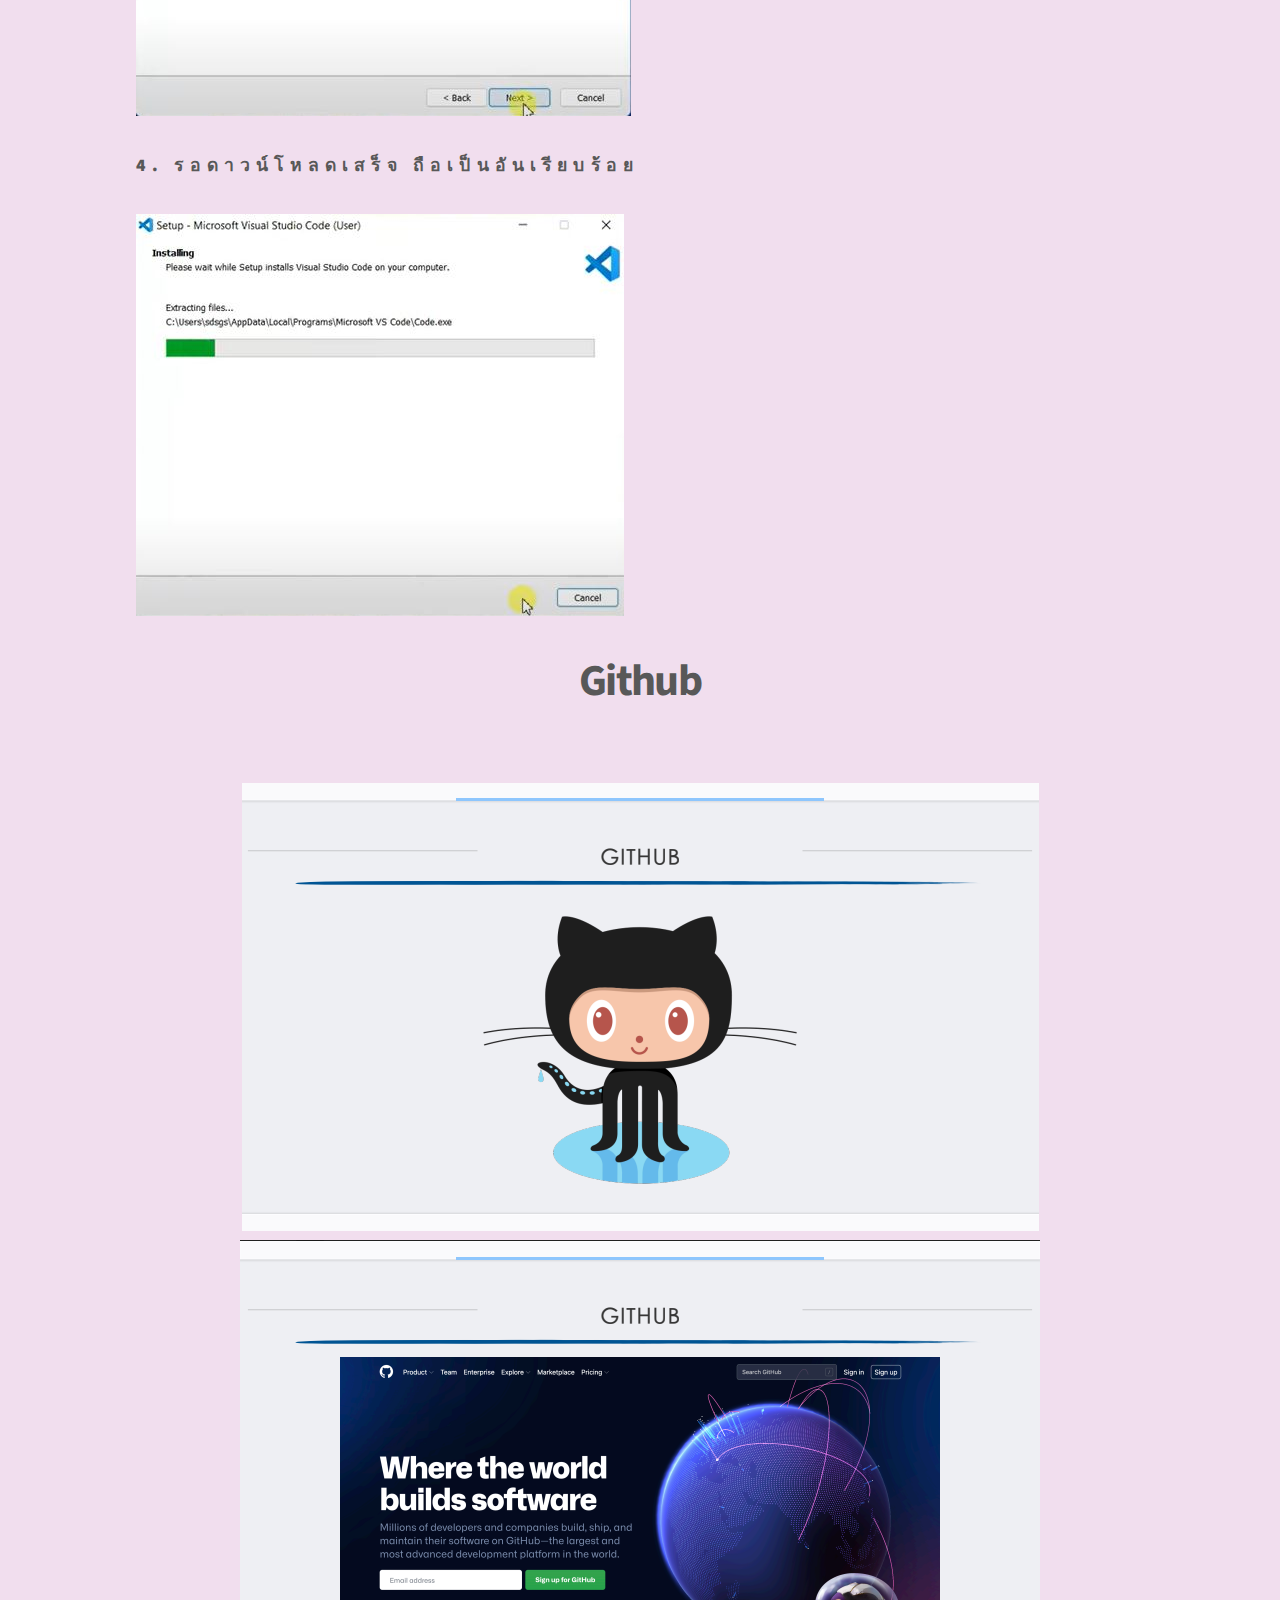
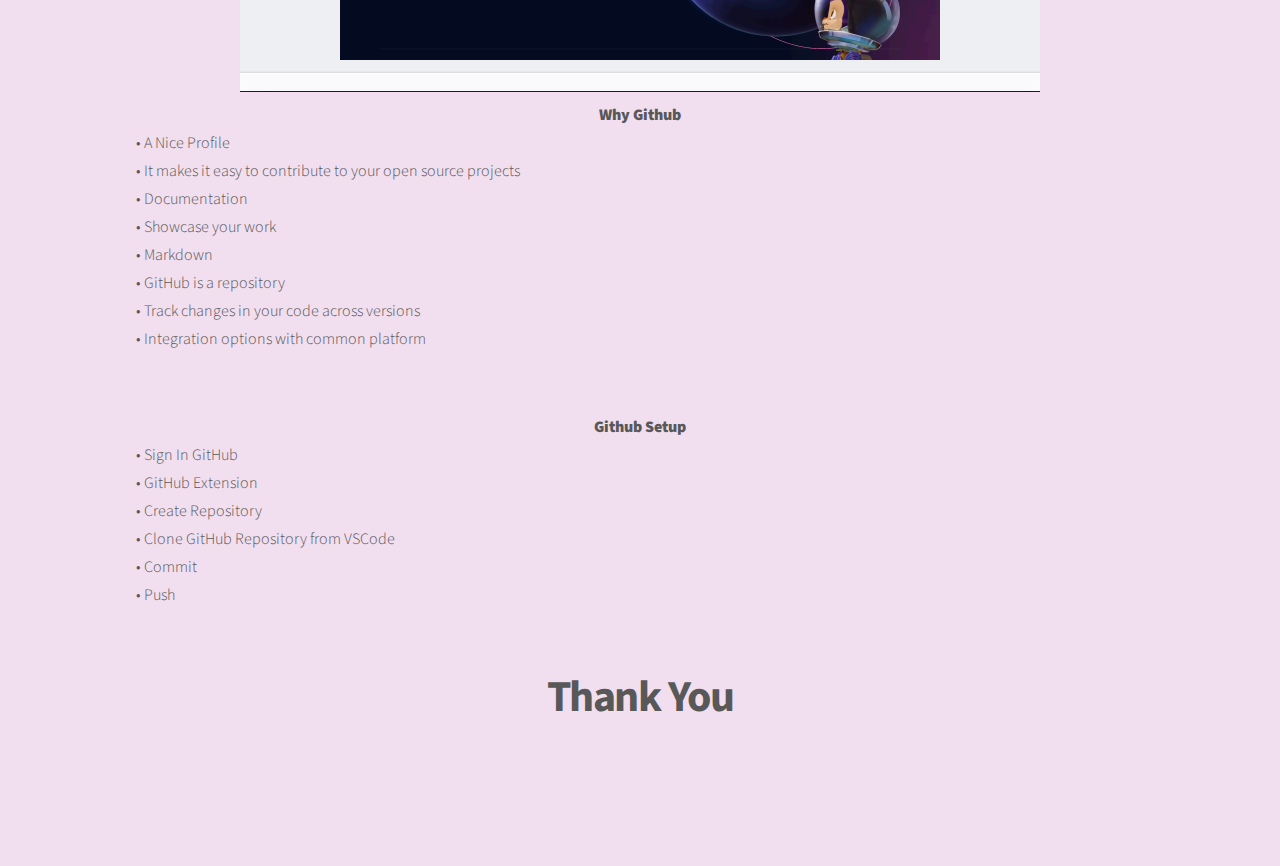
==== commit 27fa2137: "update" ====
--- a/downloadpython.html
+++ b/downloadpython.html
@@ -81,7 +81,38 @@
 									<img src="images/install8.JPG" alt=""><br><br>
 									<h2>4. รอดาวน์โหลดเสร็จ ถือเป็นอันเรียบร้อย</h2>
 									<img src="images/install9.JPG" alt=""><br><br>
-									
+									<center><h1>Github</h1></center> <br>
+									<center><img src="images/L00/gituhub1.png" alt=""></center>
+									<center><img src="images/L00/gituhub2.png" alt=""></center>
+									<center><strong>Why Github</strong></center>
+									<p>• A Nice Profile <br>
+
+										• It makes it easy to contribute to your open source projects <br>
+										
+										• Documentation <br>
+										
+										• Showcase your work <br>
+										
+										• Markdown <br>
+										
+										• GitHub is a repository <br>
+										
+										• Track changes in your code across versions <br>
+										
+										• Integration options with common platform</p> <br>
+									<center><strong>Github Setup</strong></center>
+									<p>• Sign In GitHub <br>
+
+										• GitHub Extension <br>
+										
+										• Create Repository <br>
+										
+										• Clone GitHub Repository from VSCode <br>
+										
+										• Commit <br>
+										
+										• Push</p> <br>
+									<center><h1>Thank You</h1></center>
 
                                     
                                     
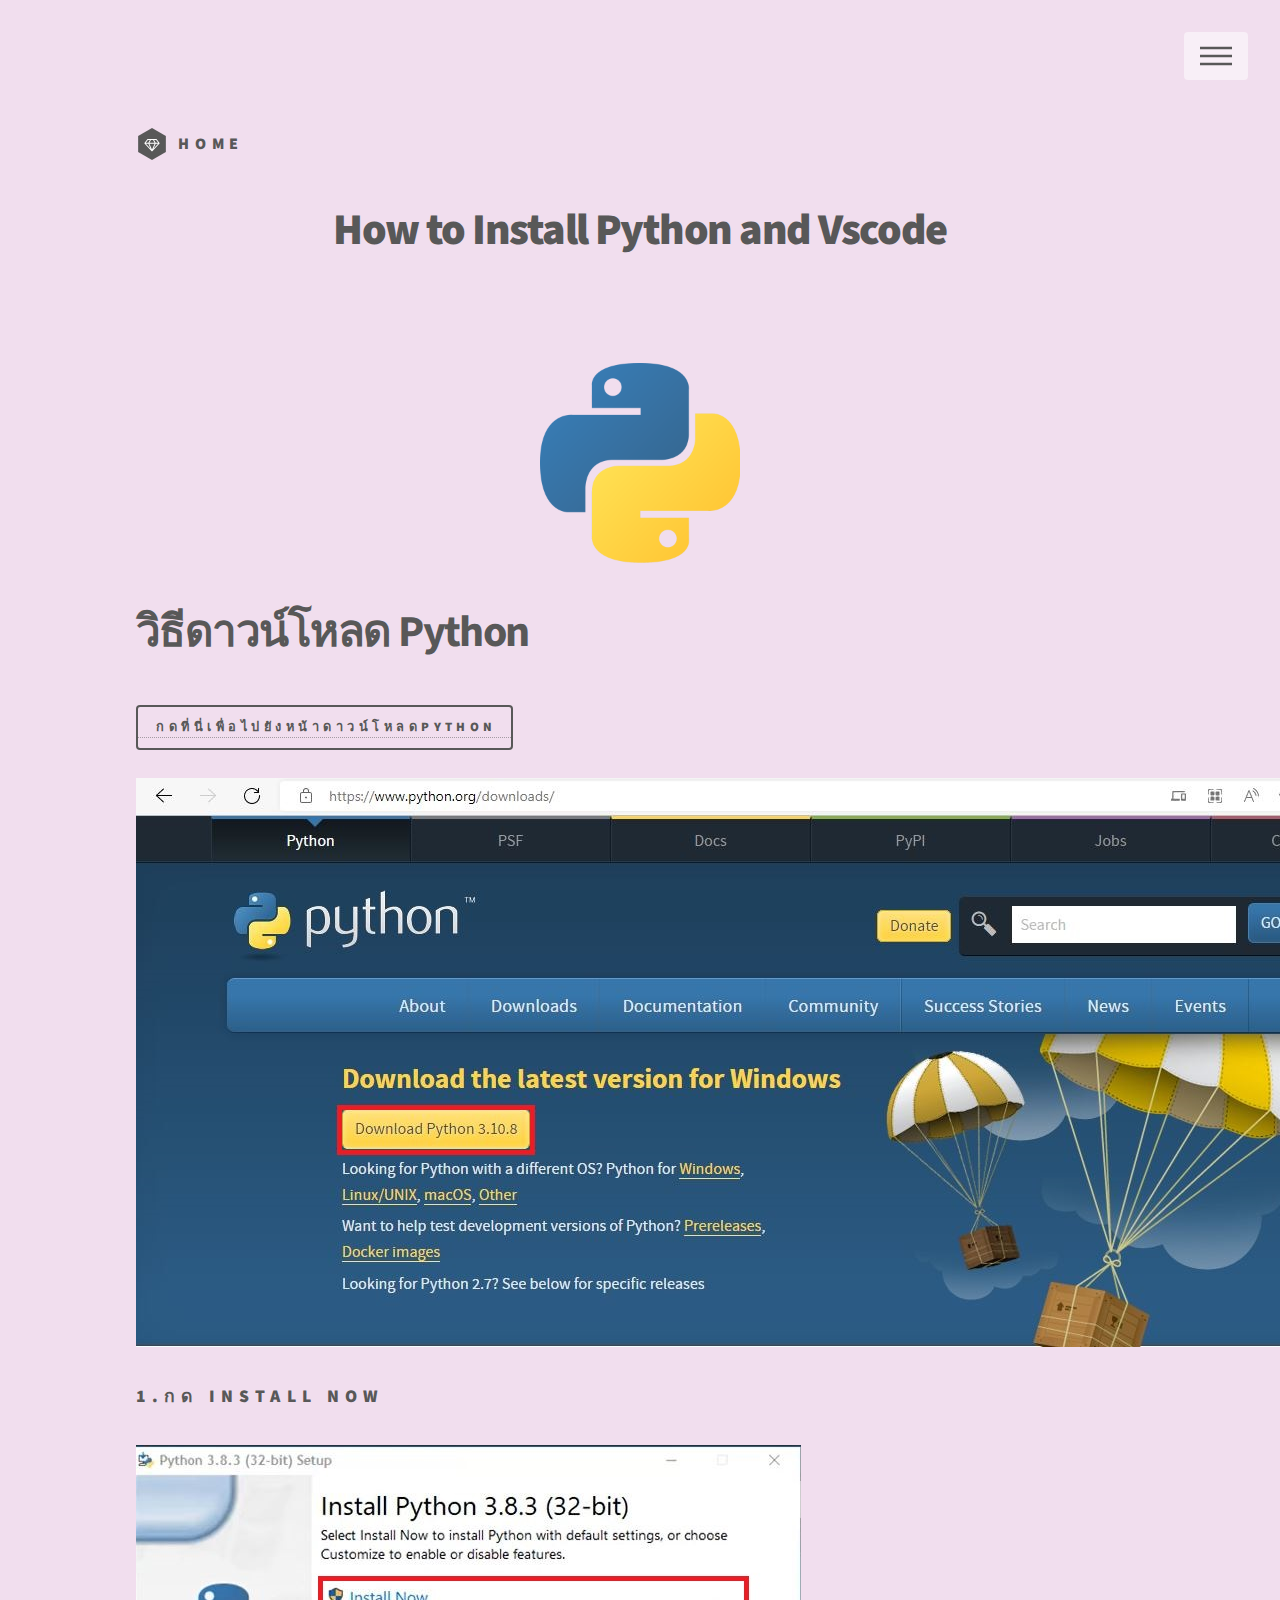
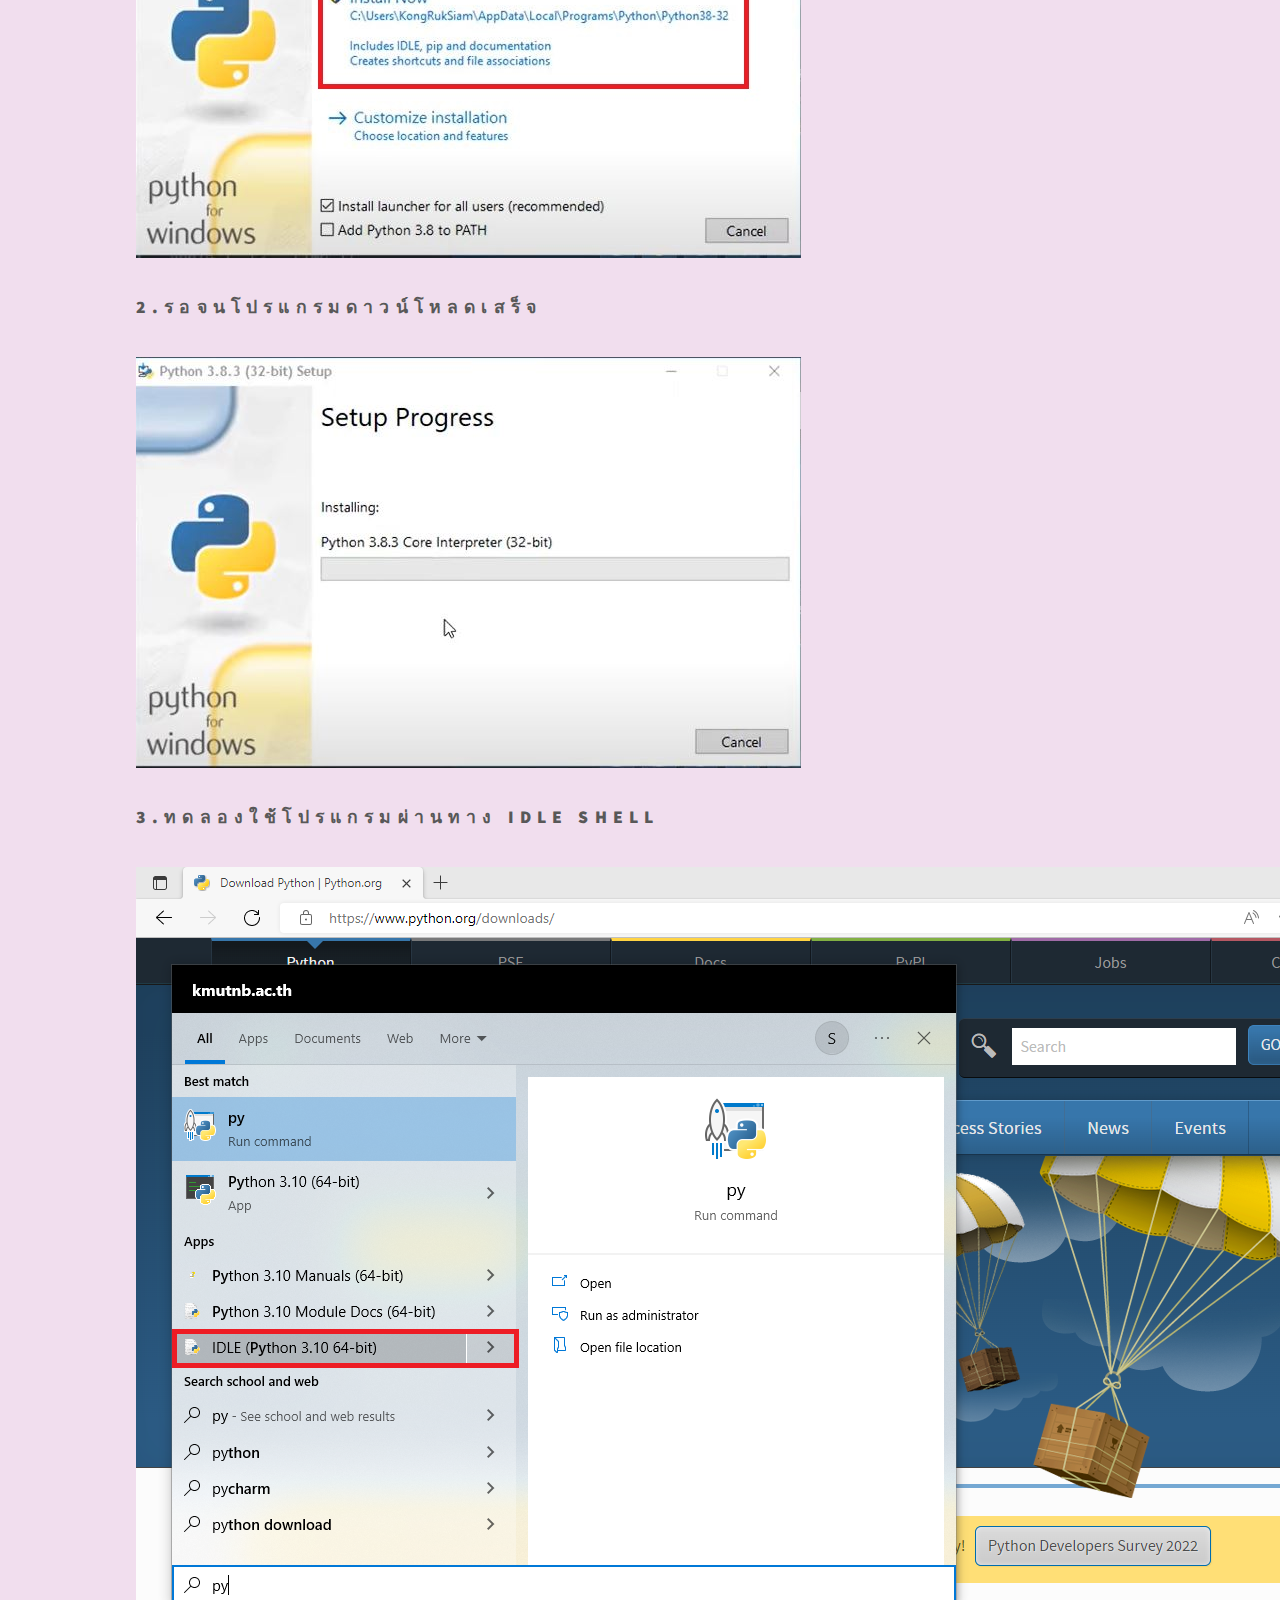
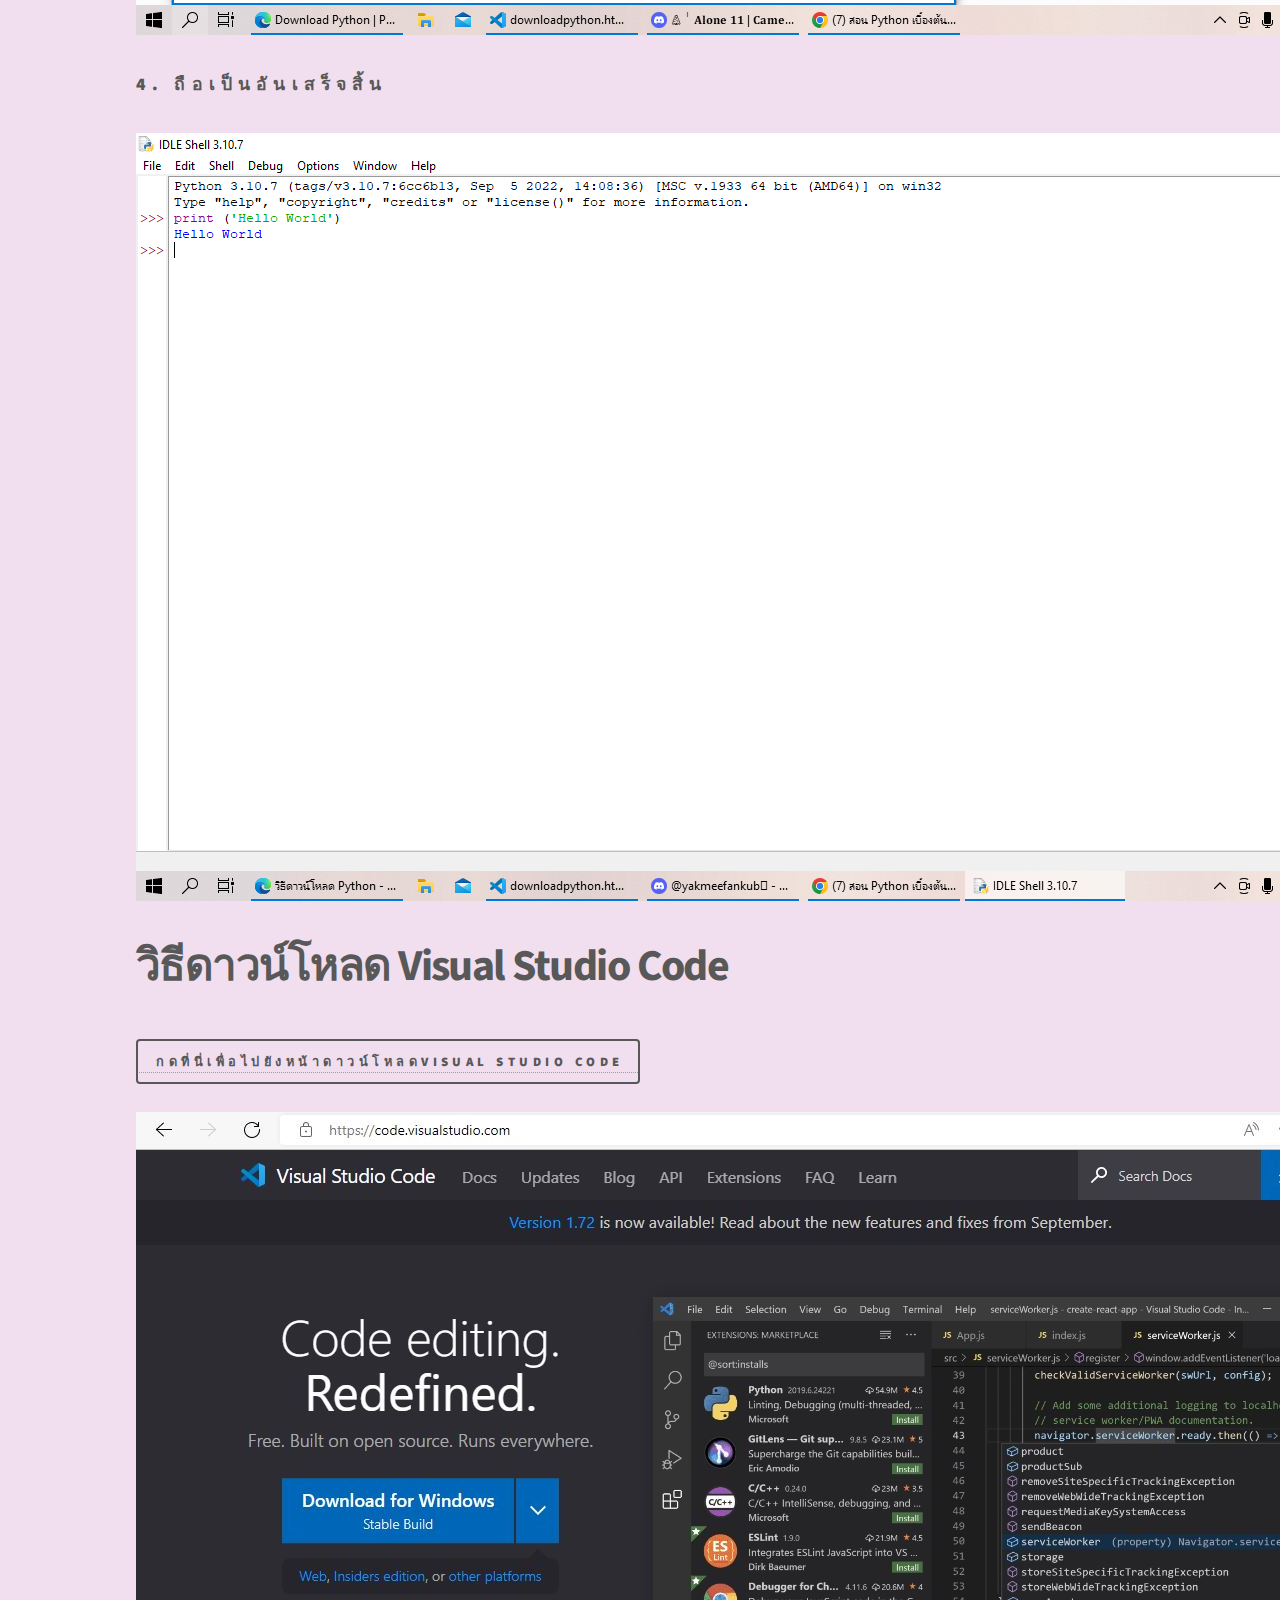
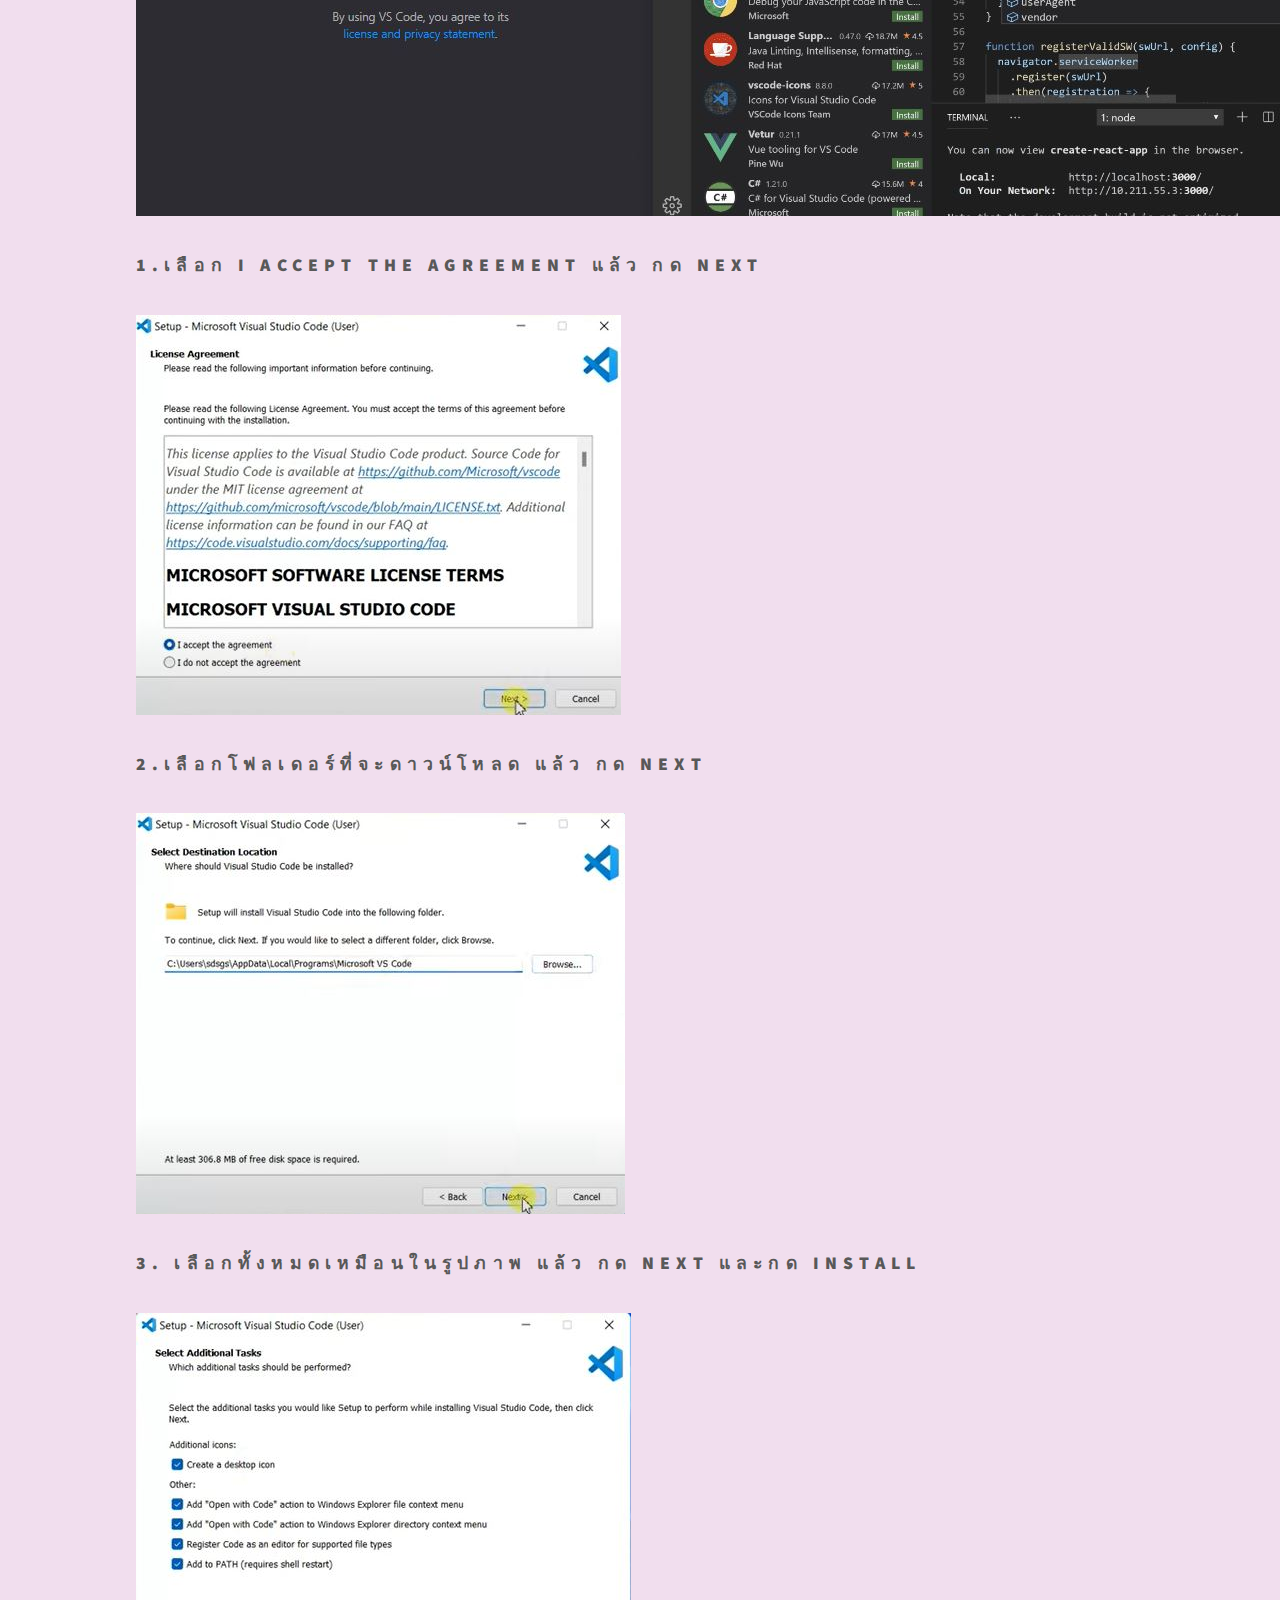
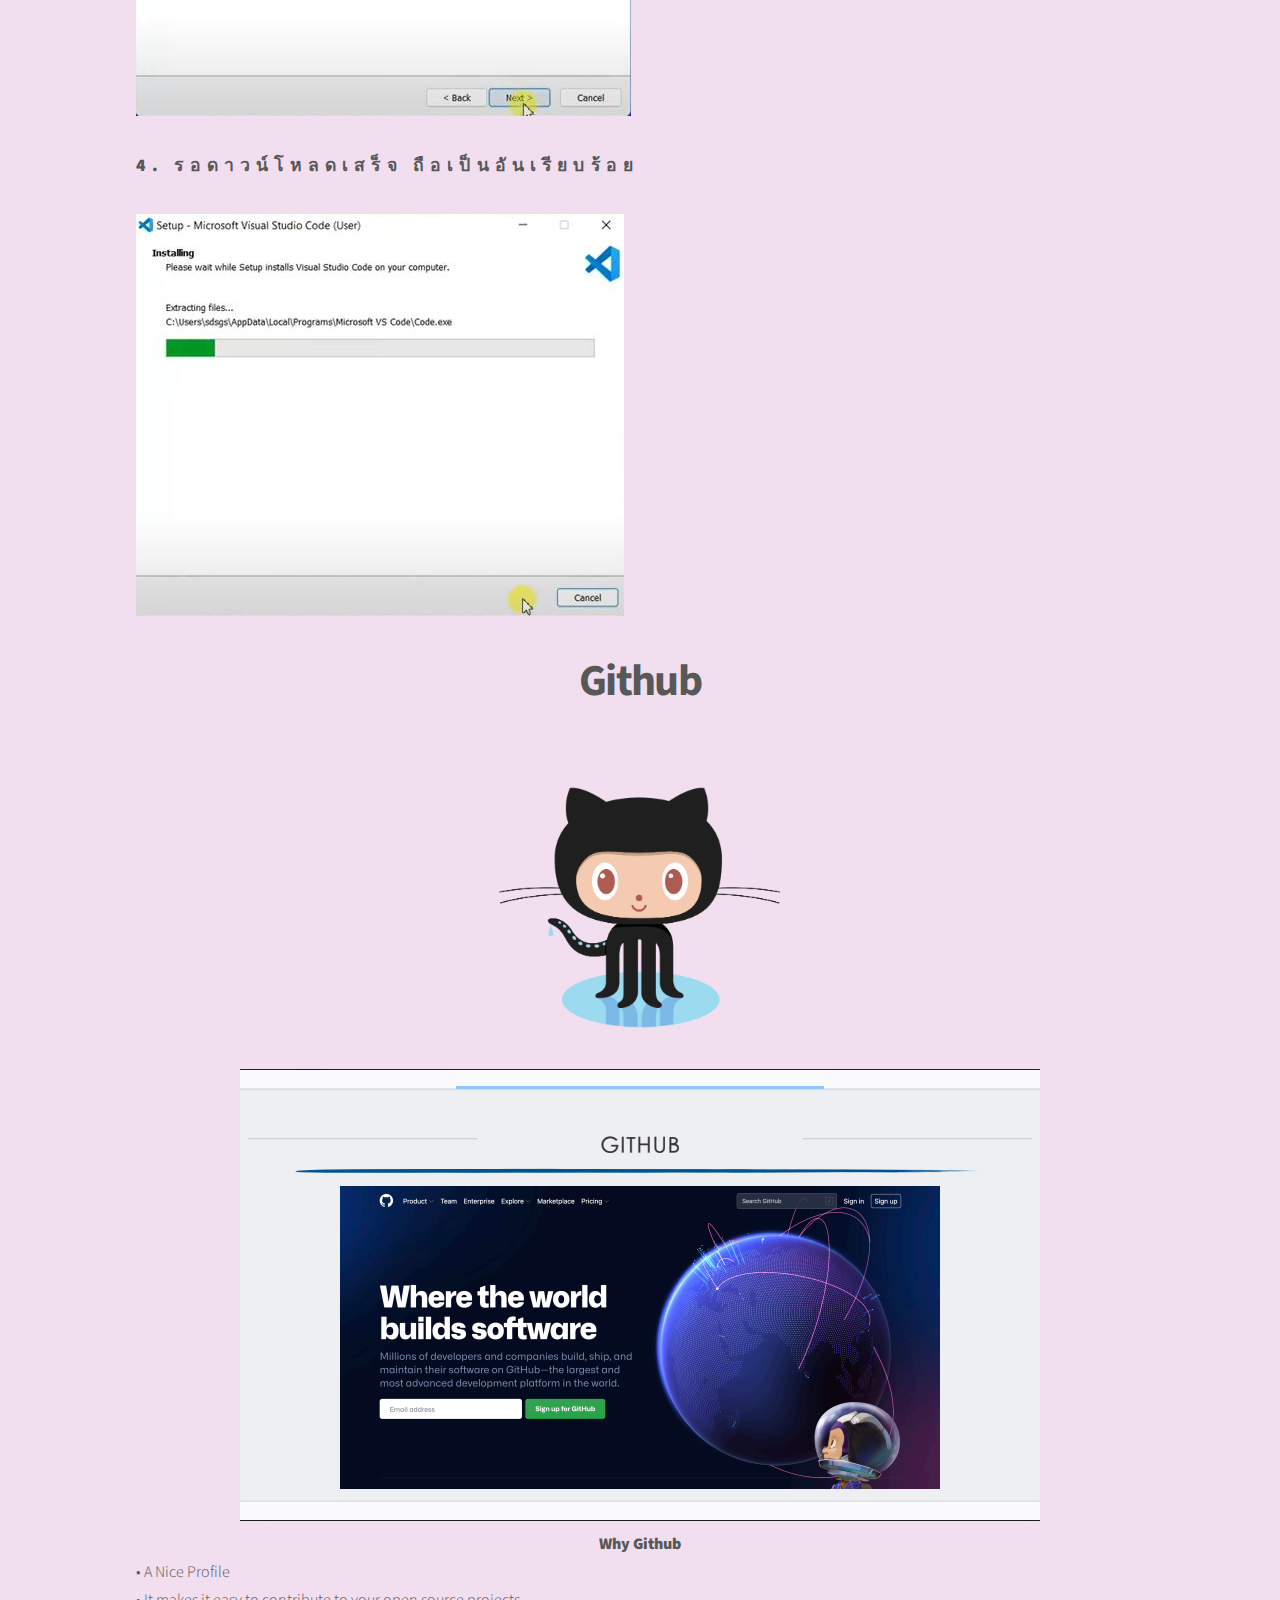
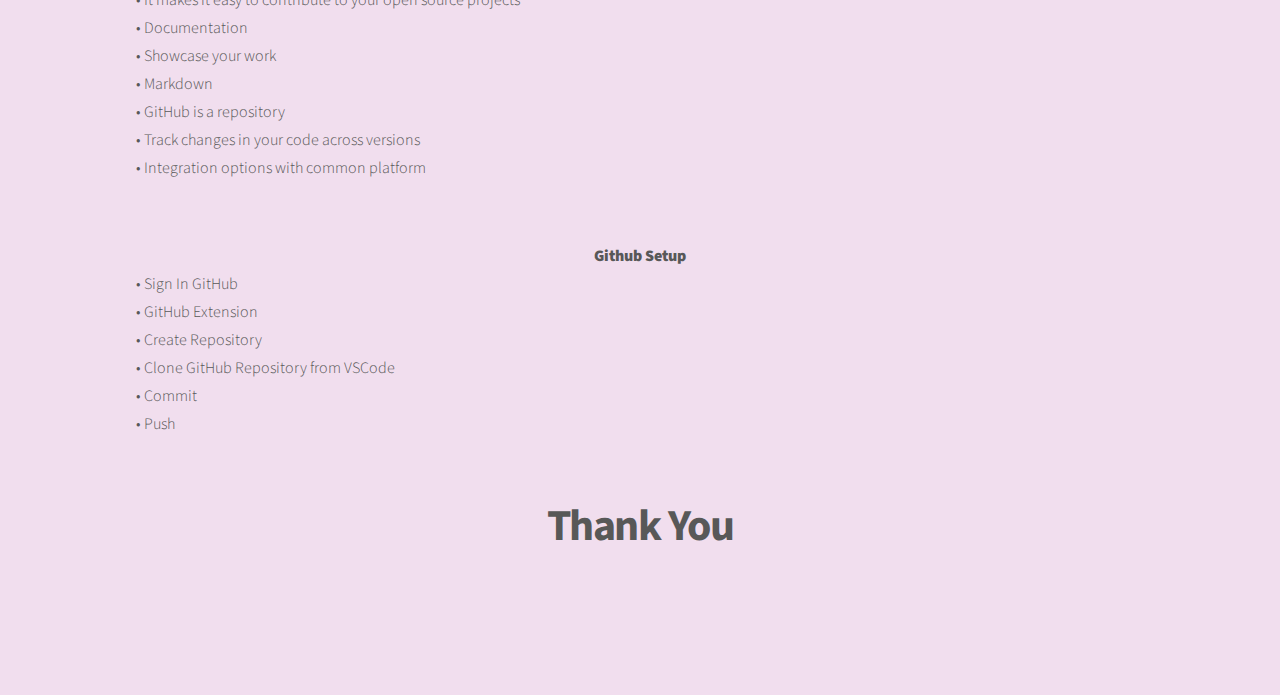
==== commit 77c3cb2b: "update" ====
--- a/downloadpython.html
+++ b/downloadpython.html
@@ -82,7 +82,7 @@
 									<h2>4. รอดาวน์โหลดเสร็จ ถือเป็นอันเรียบร้อย</h2>
 									<img src="images/install9.JPG" alt=""><br><br>
 									<center><h1>Github</h1></center> <br>
-									<center><img src="images/L00/gituhub1.png" alt=""></center>
+									<center><img src="images/L00/gituhub1.png" alt="" width="300px"></center>  <br>
 									<center><img src="images/L00/gituhub2.png" alt=""></center>
 									<center><strong>Why Github</strong></center>
 									<p>• A Nice Profile <br>
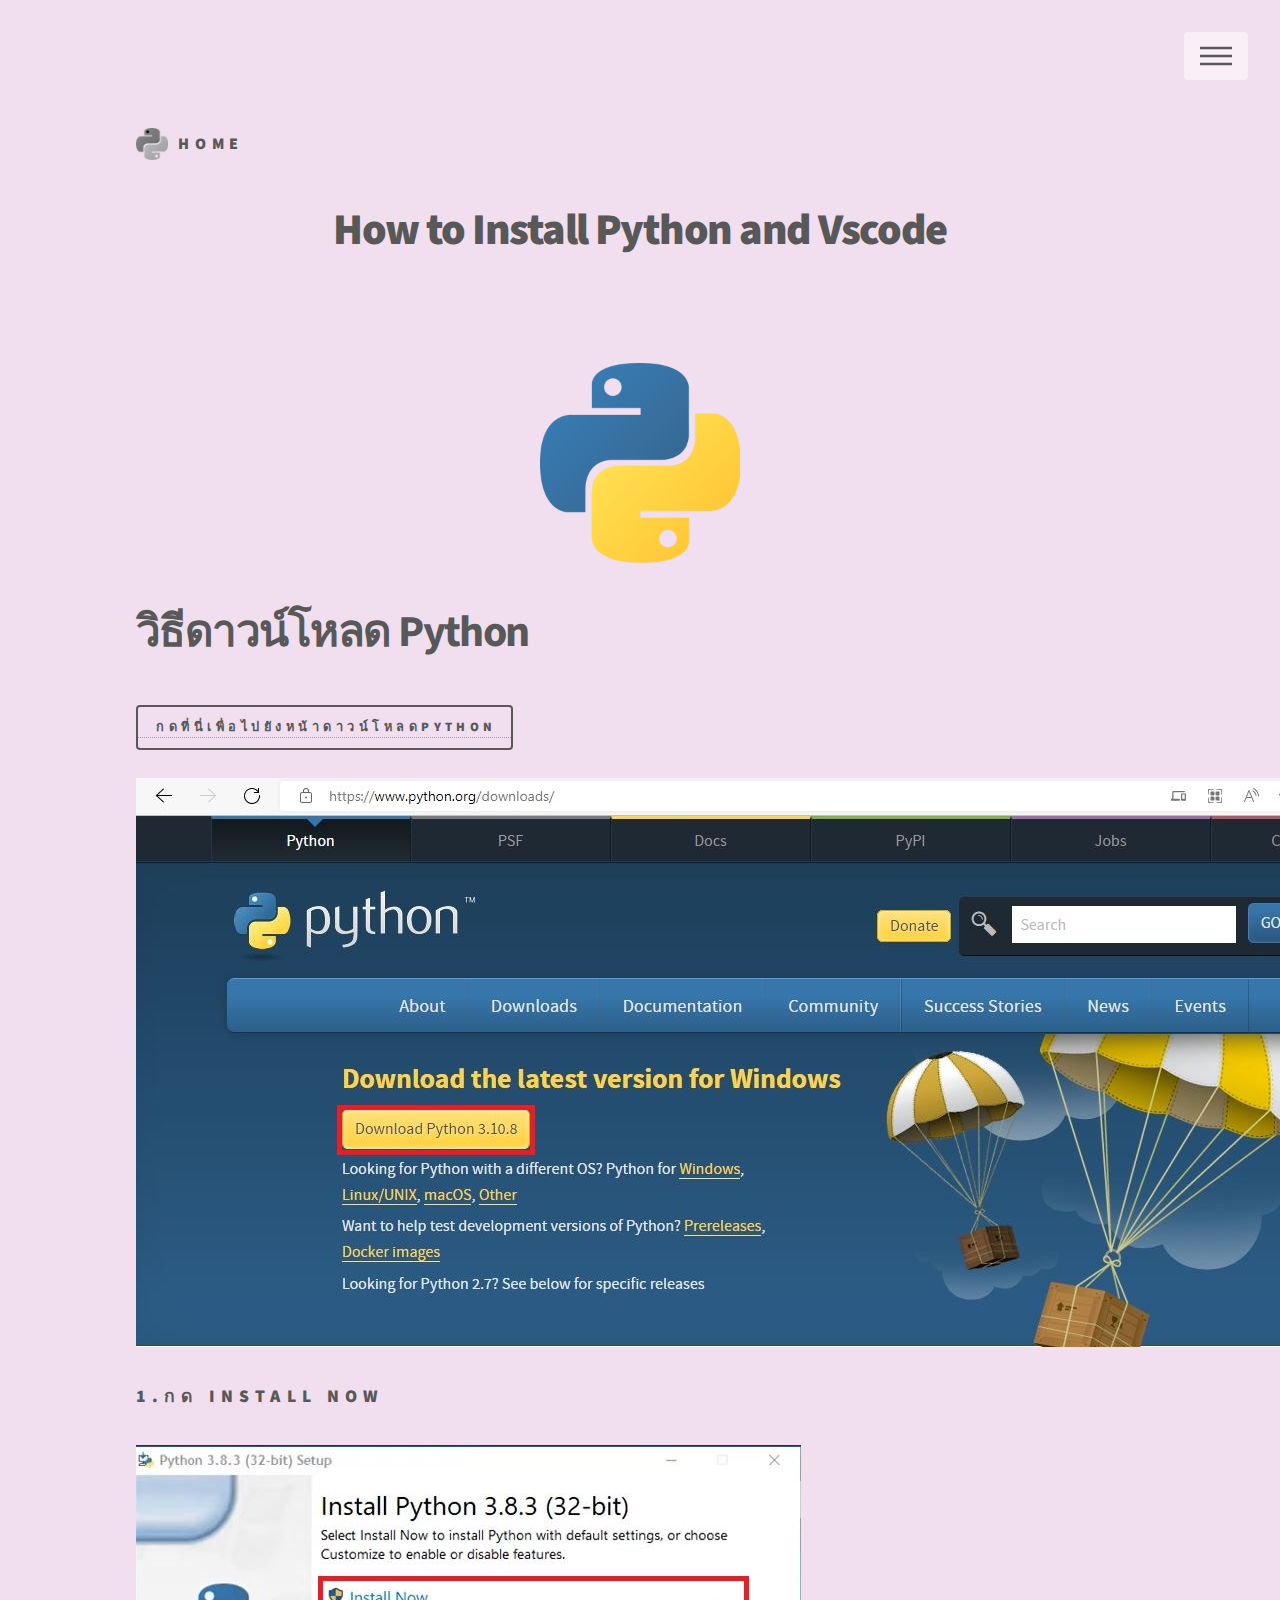
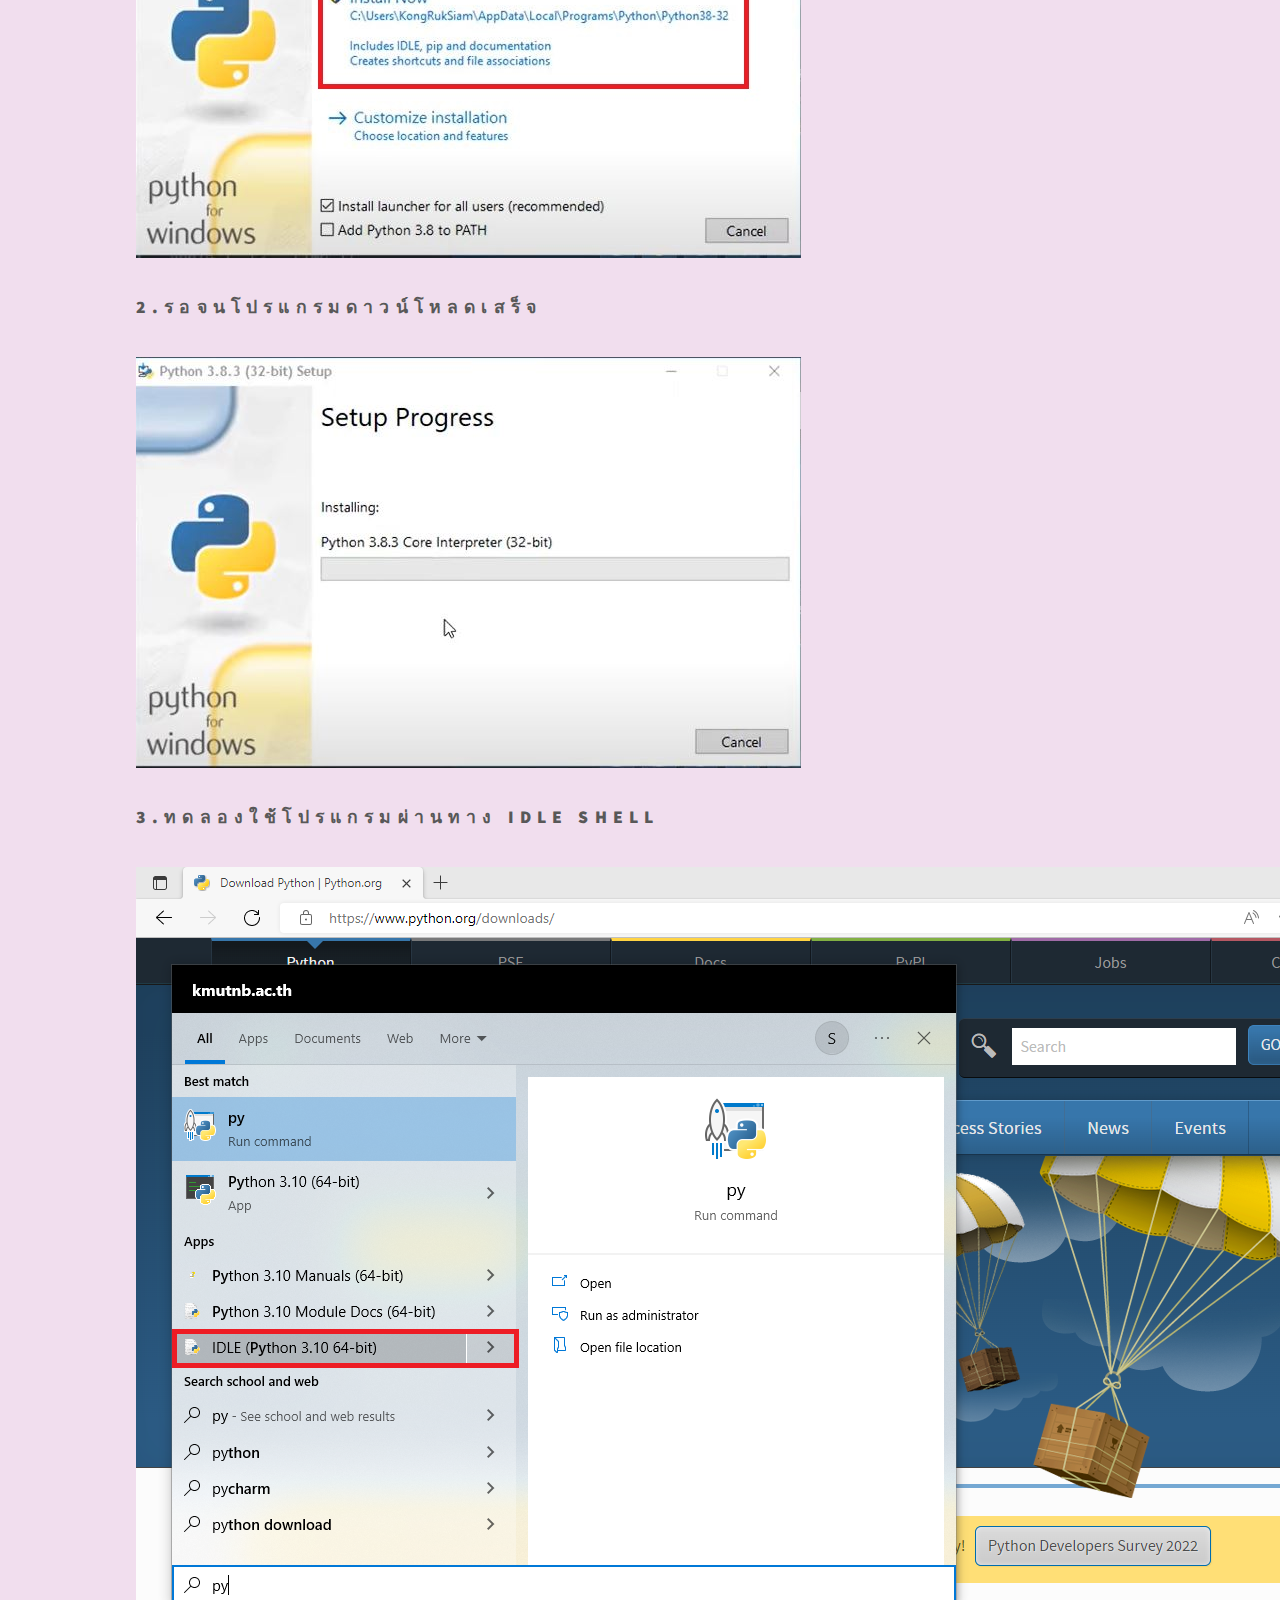
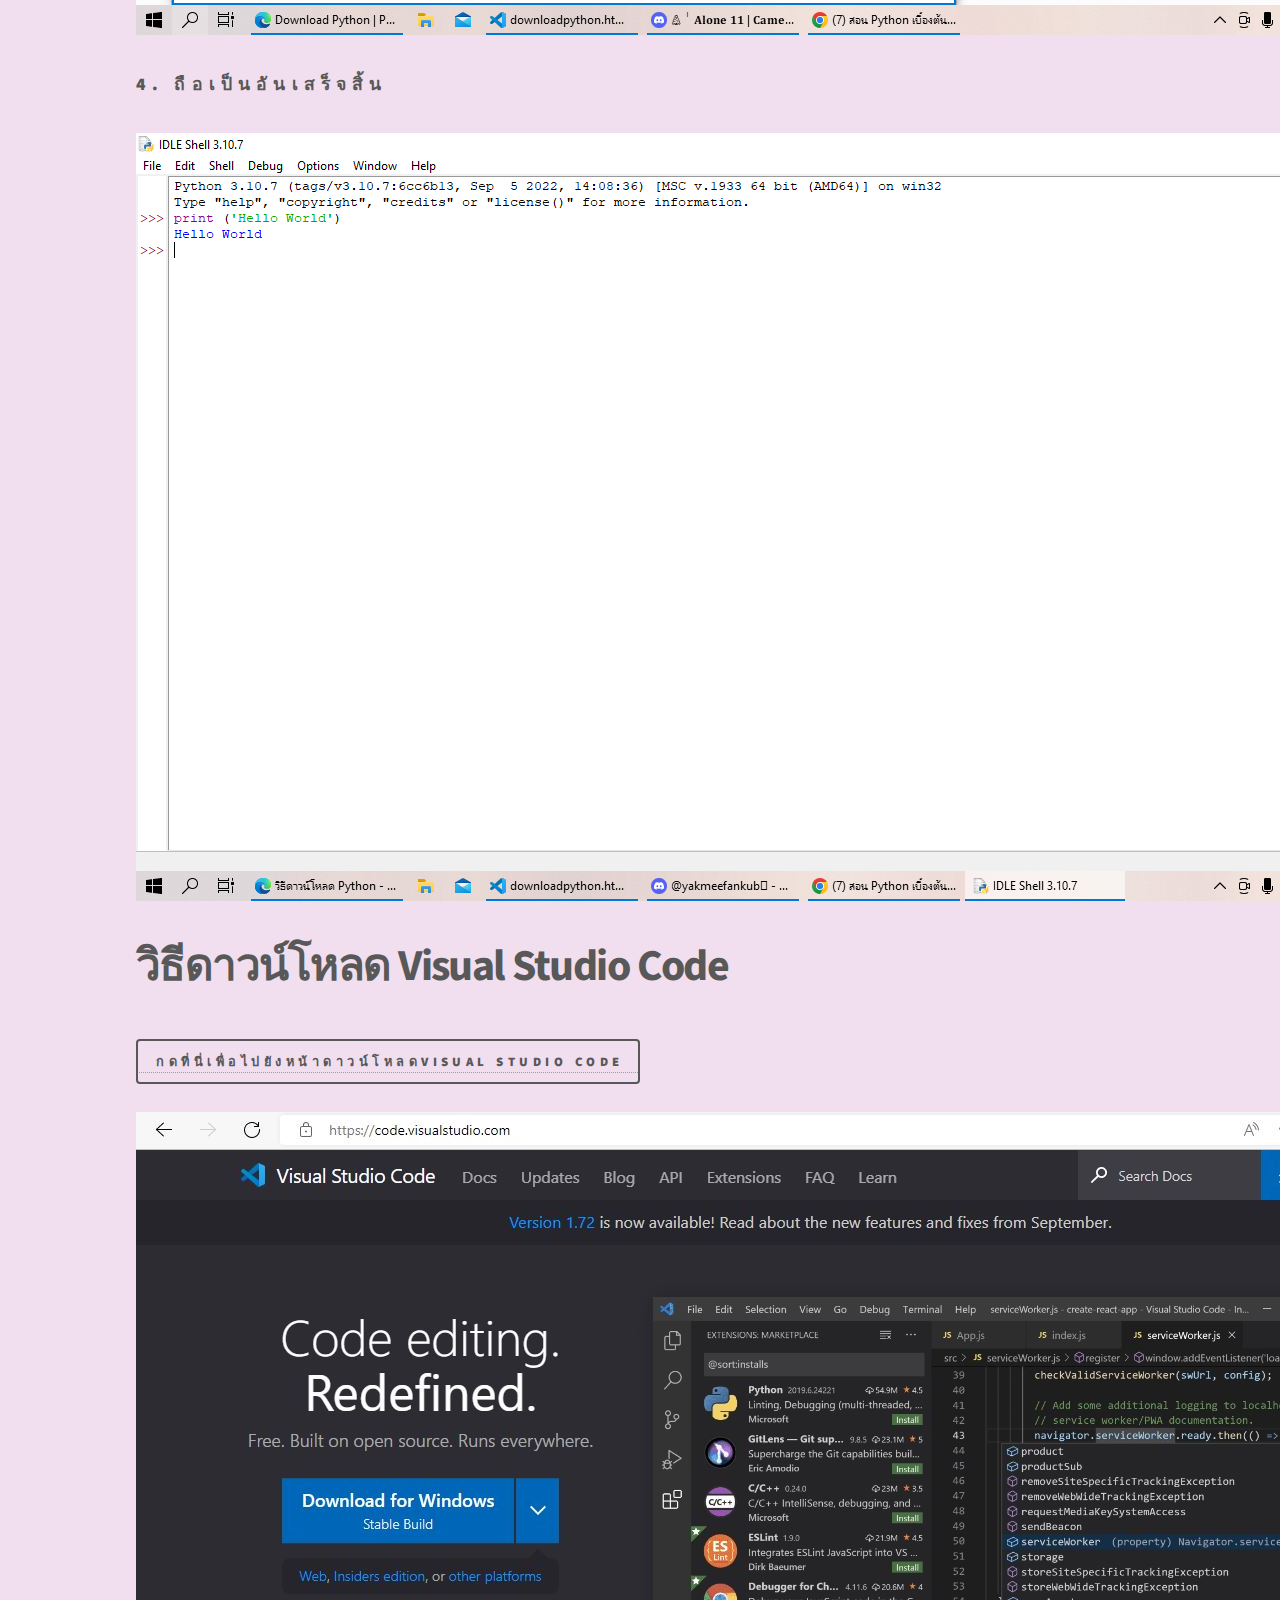
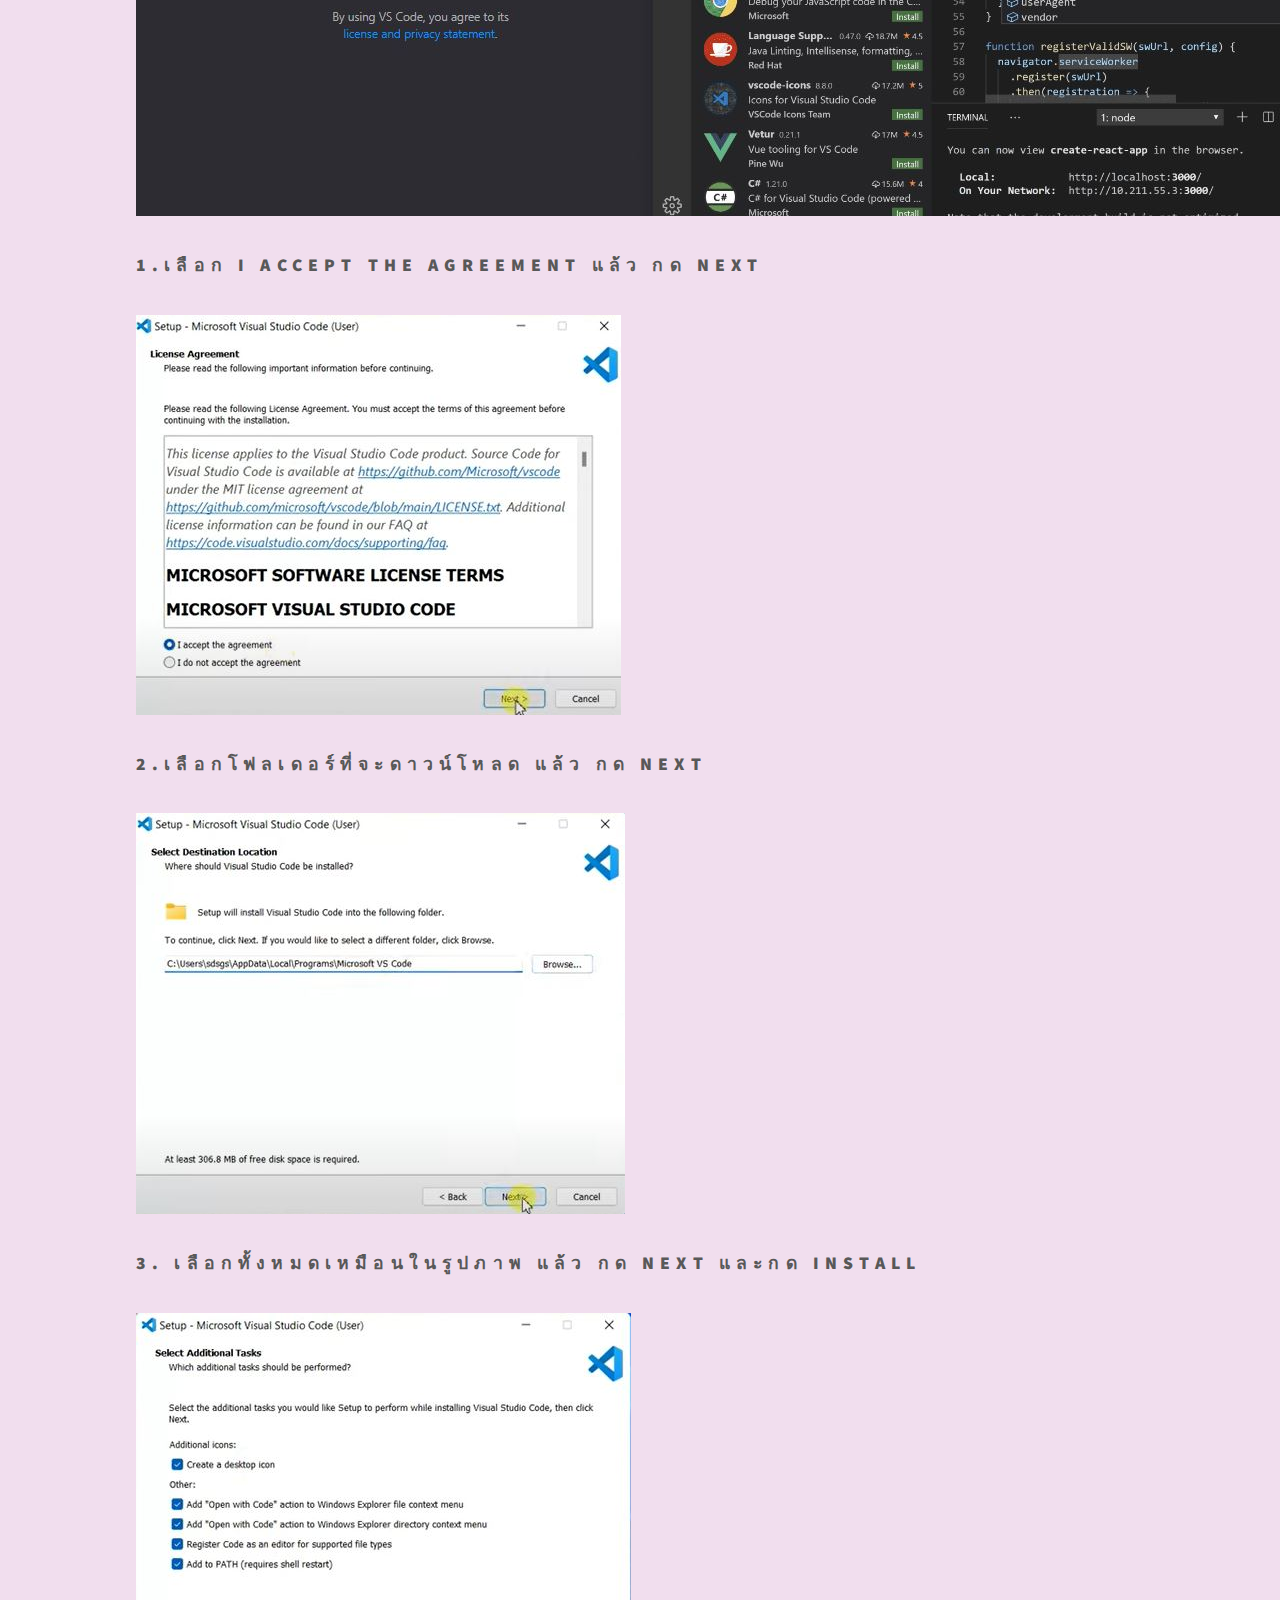
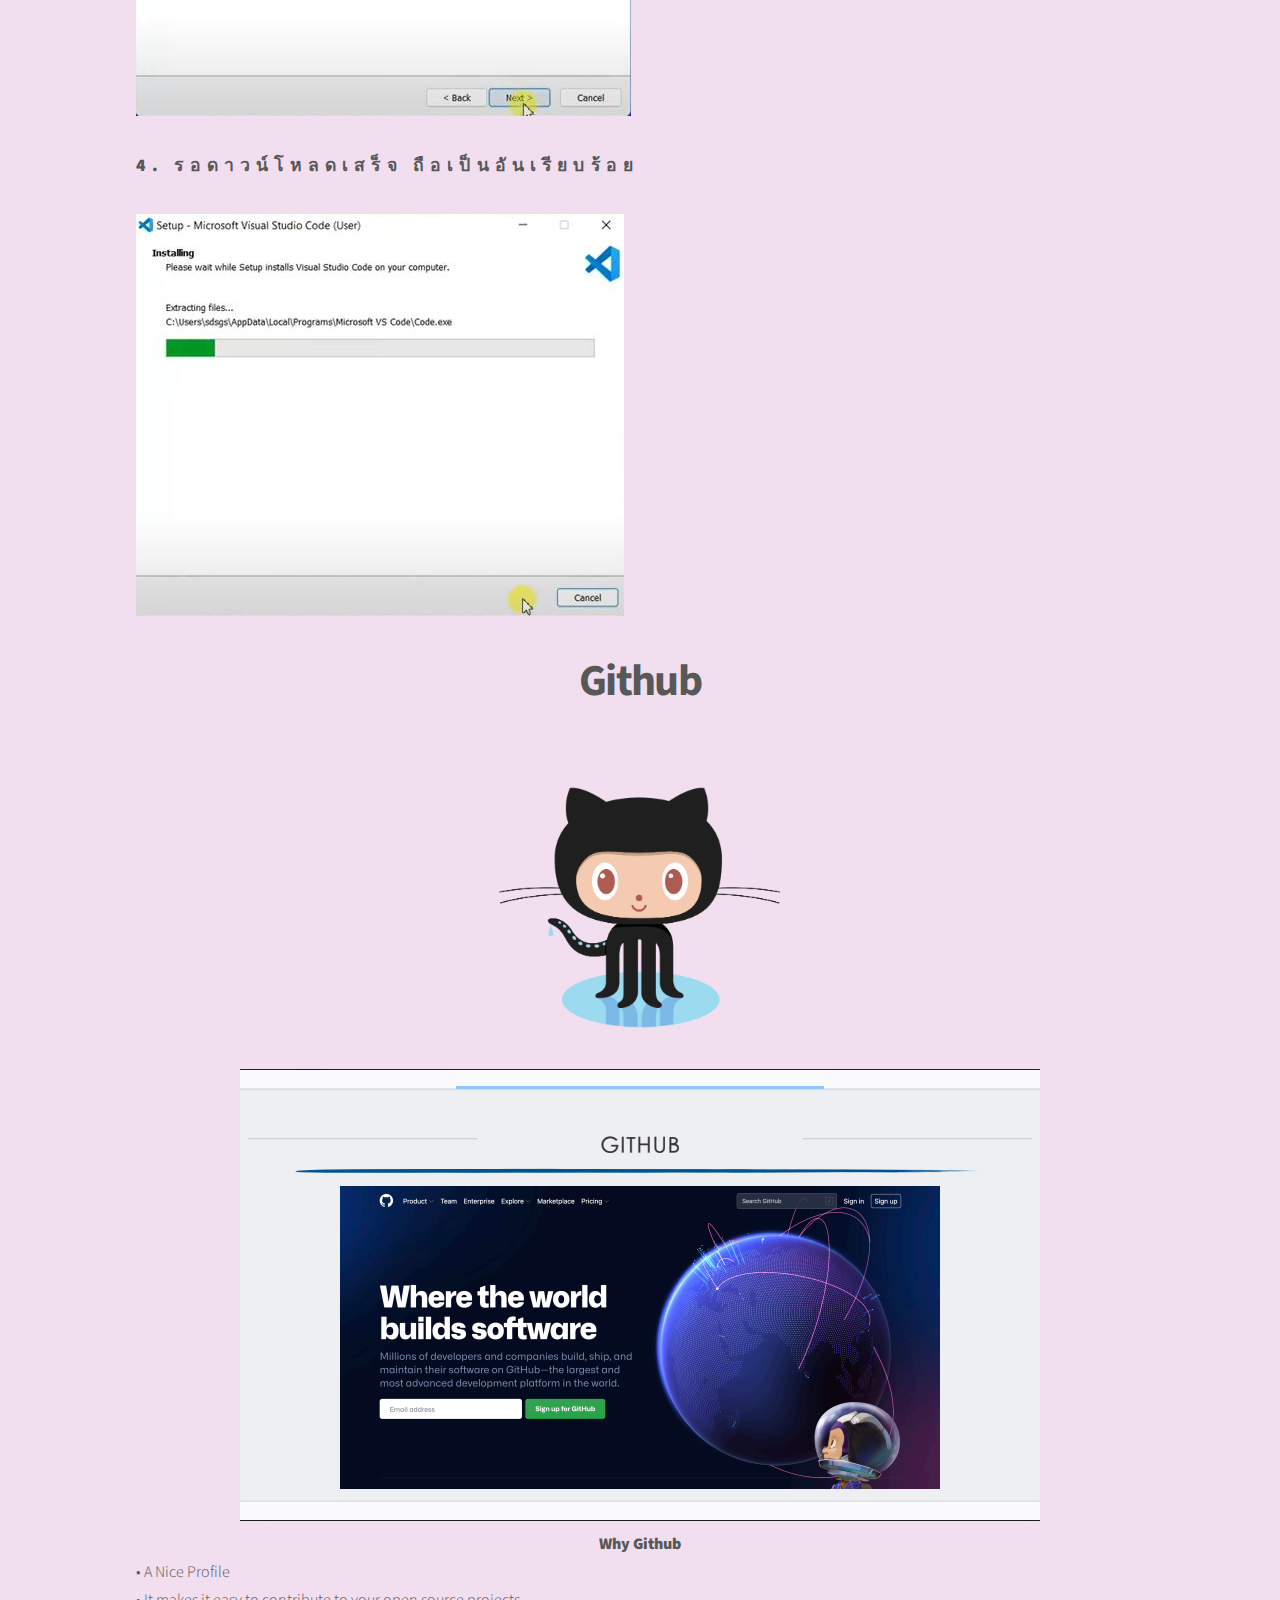
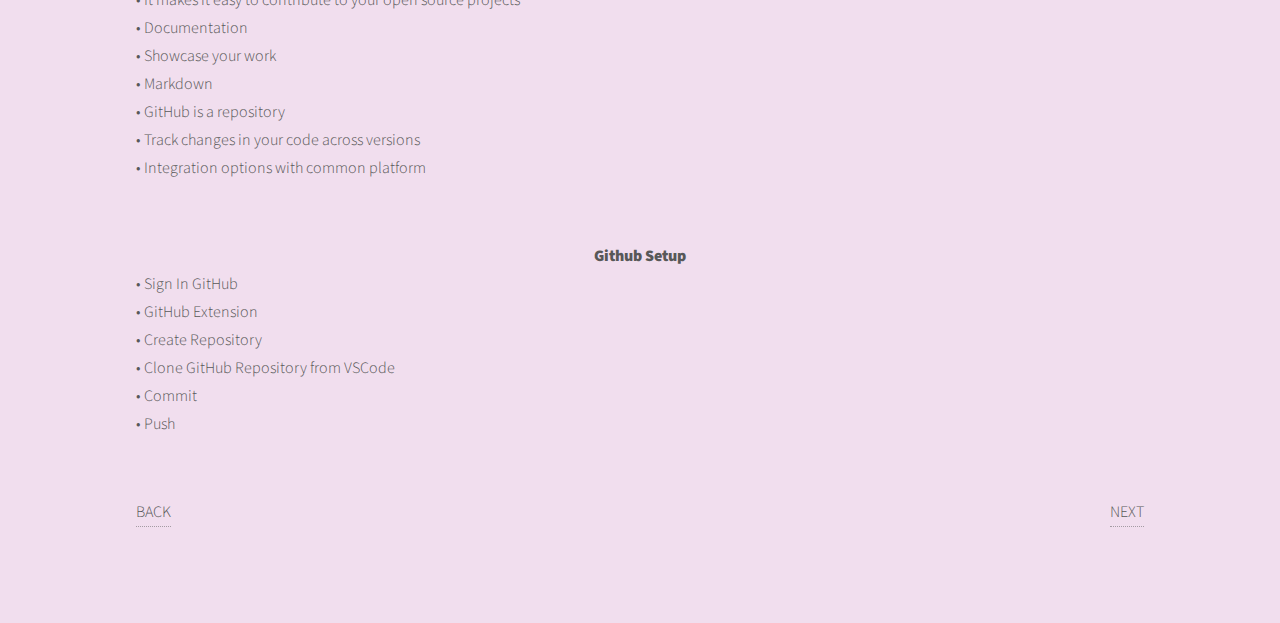
==== commit 07327e6a: "update" ====
--- a/downloadpython.html
+++ b/downloadpython.html
@@ -23,7 +23,7 @@
 
 							<!-- Logo -->
 								<a href="index.html" class="logo">
-									<span class="symbol"><img src="images/logo.svg" alt="" /></span><span class="title">Home</span>
+									<span class="symbol"><img src="images/piVD4IFo.png" alt="" /></span><span class="title">Home</span>
 								</a>
 
 							<!-- Nav -->
@@ -112,7 +112,12 @@
 										• Commit <br>
 										
 										• Push</p> <br>
-									<center><h1>Thank You</h1></center>
+										<div style="display: flex;flex-direction: row;justify-content: space-between;">
+											<a href="L00.html">BACK</a>
+											<a href="L01.html">NEXT</a>
+										</div>
+			
+									
 
                                     
                                     
